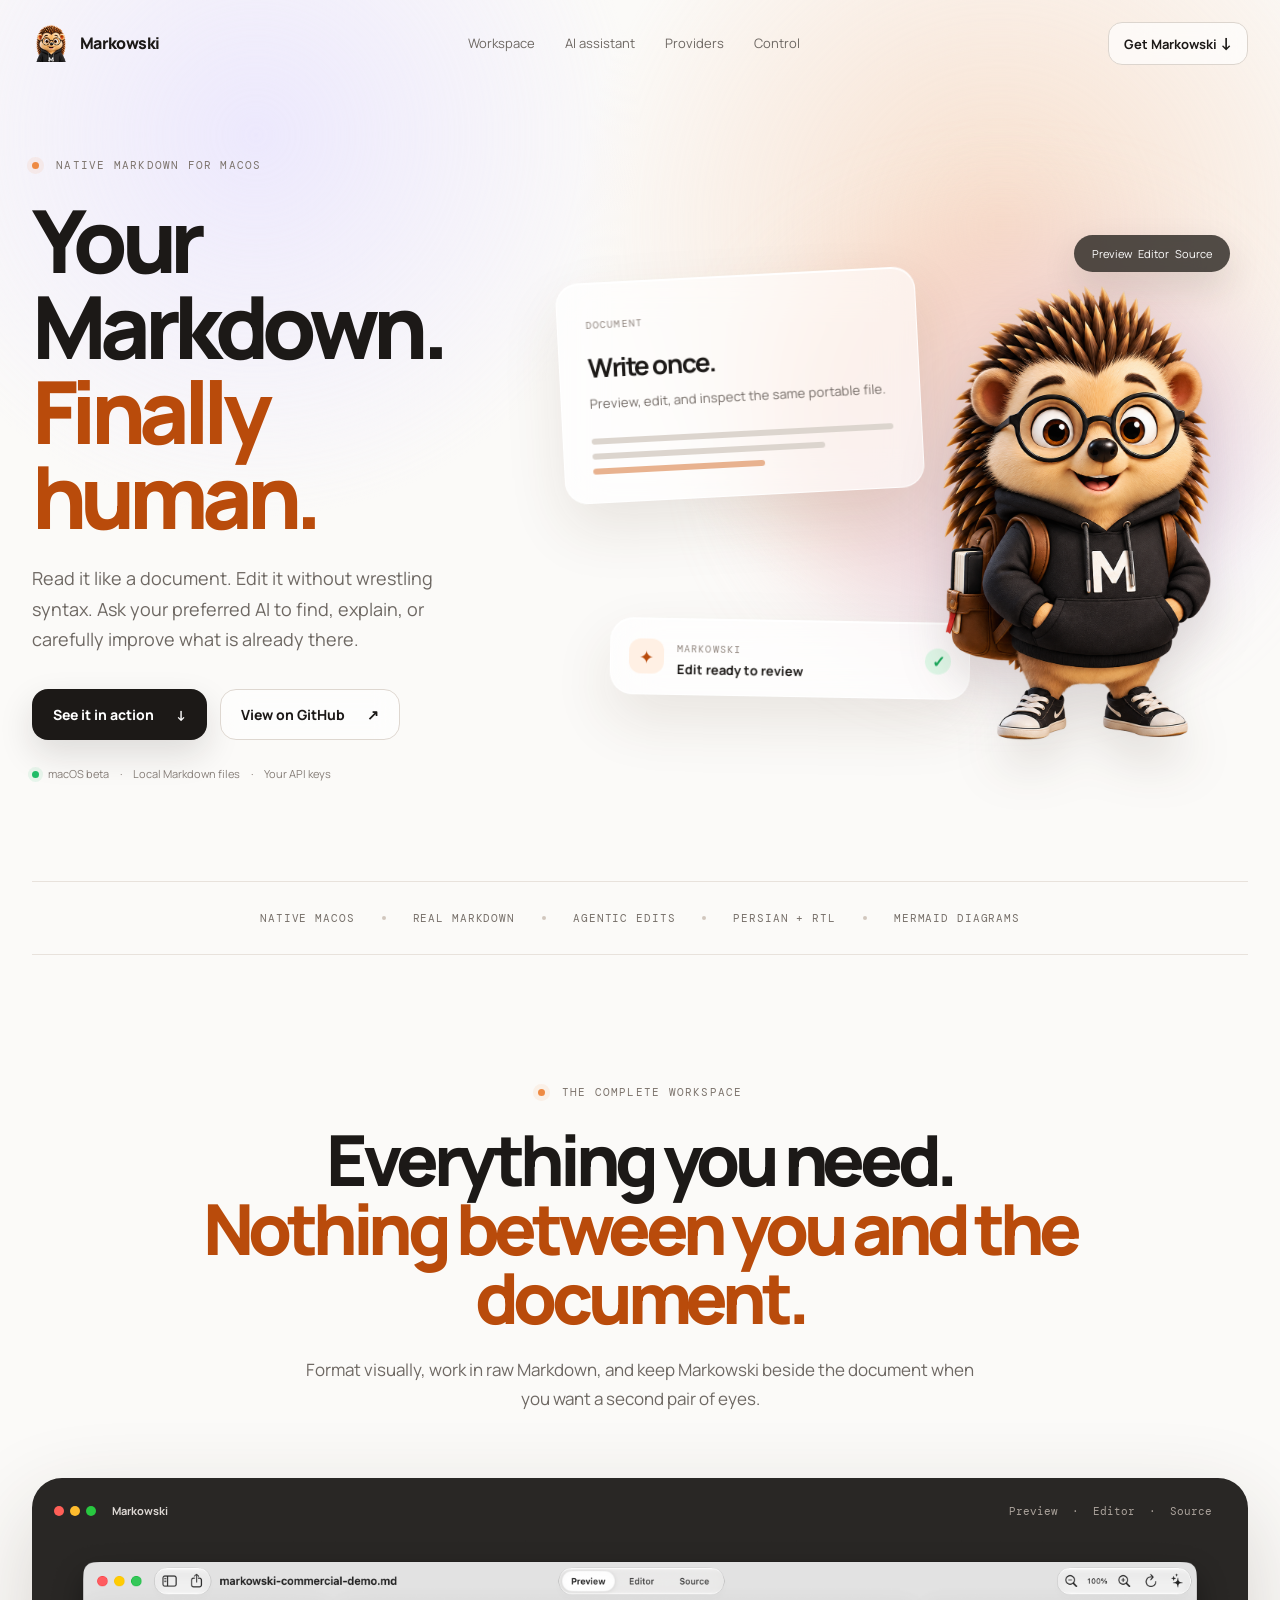
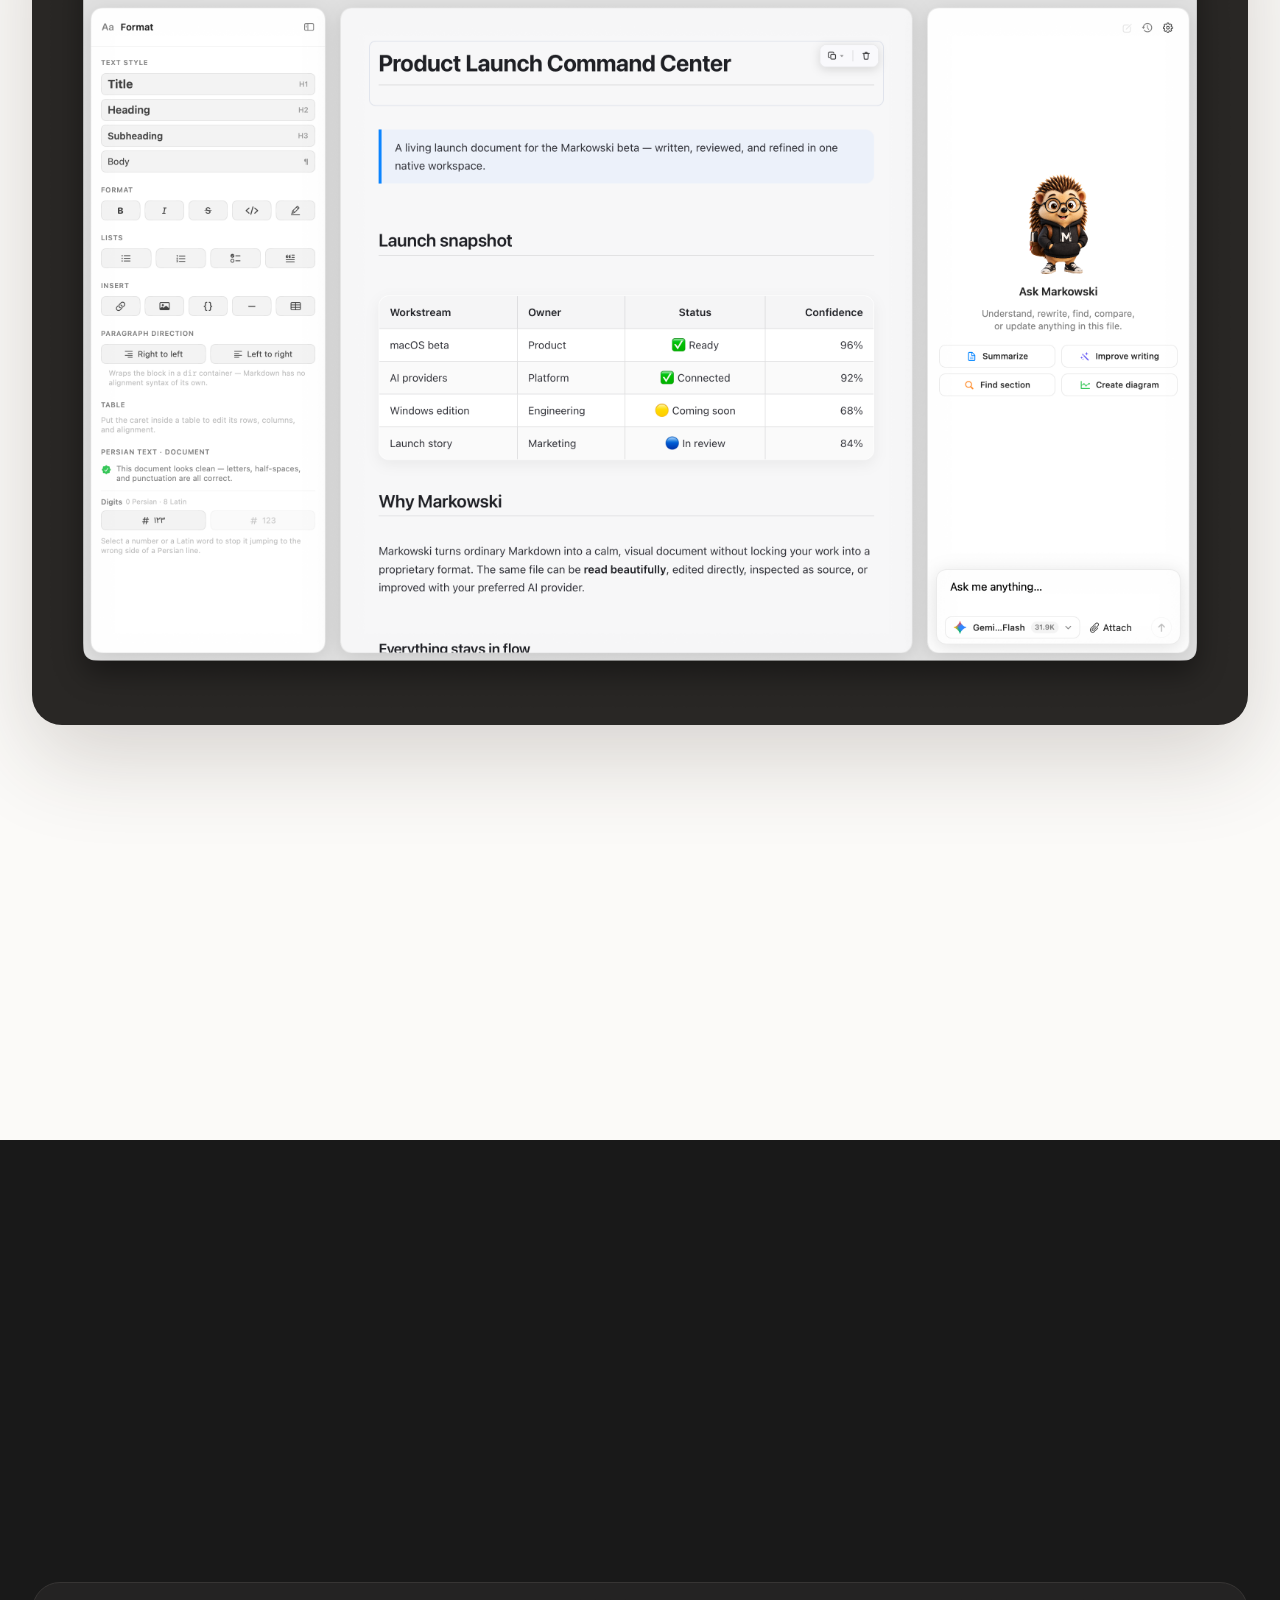
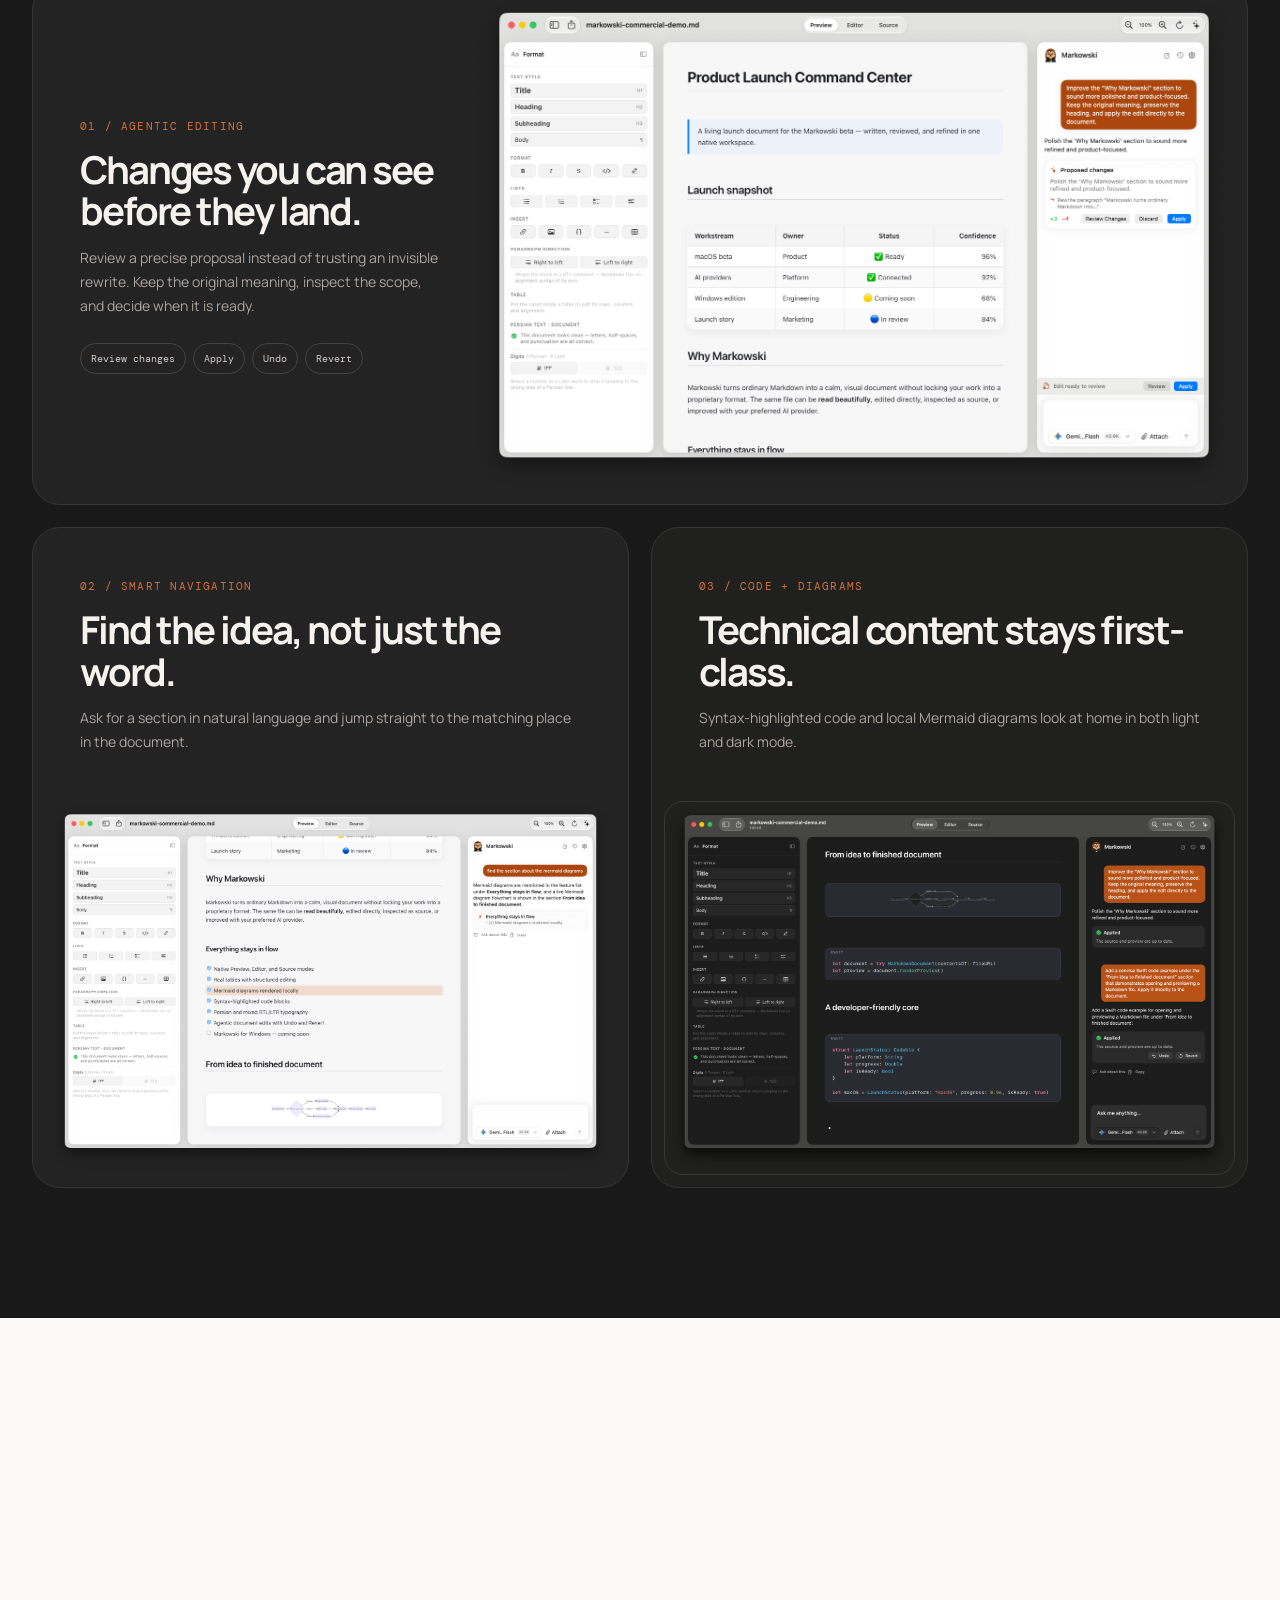
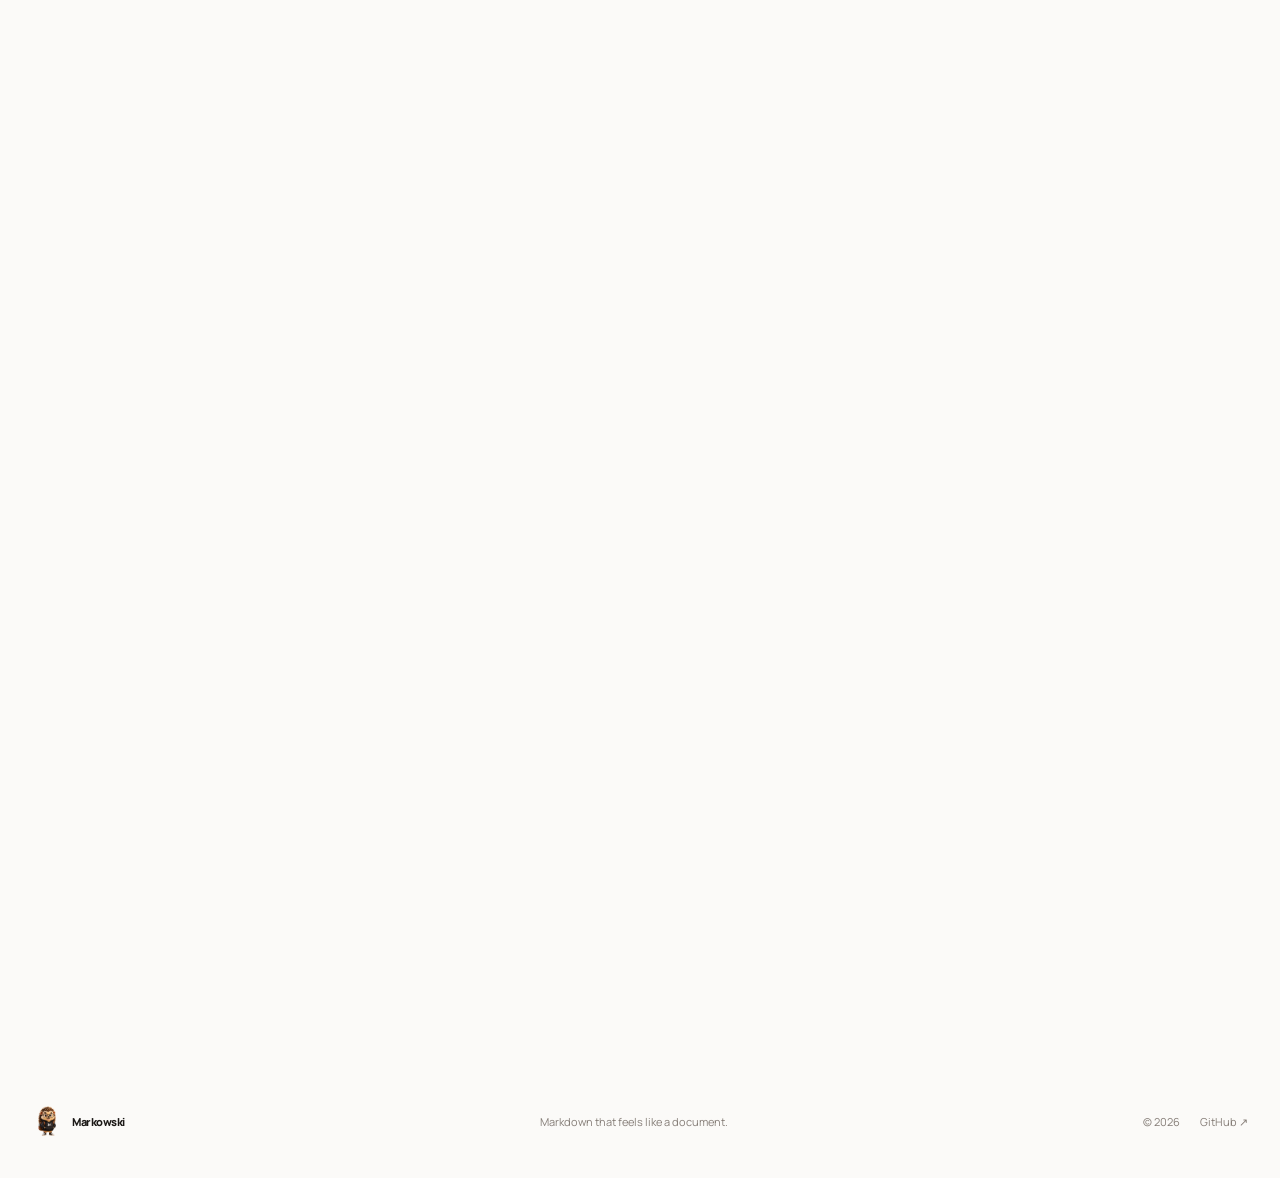
==== website/index.html @ 6d8b4c69 "Redesign AI provider showcase" ====
<!doctype html>
<html lang="en">
<head>
  <meta charset="utf-8" />
  <meta name="viewport" content="width=device-width, initial-scale=1" />
  <meta name="theme-color" content="#f7f4ef" />
  <meta name="description" content="Markowski is a native macOS workspace for reading, editing, and improving Markdown with the AI provider you choose." />
  <meta property="og:title" content="Markowski — Markdown that feels like a document" />
  <meta property="og:description" content="Read beautifully. Edit directly. Ask your preferred AI. Keep the Markdown." />
  <meta property="og:image" content="assets/art/markowski-studio.png" />
  <title>Markowski — Markdown that feels like a document</title>
  <link rel="stylesheet" href="styles.css" />
</head>
<body>
  <header class="site-header">
    <nav class="nav shell" aria-label="Main navigation">
      <a class="brand" href="#top" aria-label="Markowski home">
        <img src="assets/markowski-logo.png" alt="" />
        <span>Markowski</span>
      </a>
      <div class="nav-links">
        <a href="#workspace">Workspace</a>
        <a href="#assistant">AI assistant</a>
        <a href="#providers">Providers</a>
        <a href="#control">Control</a>
      </div>
      <a class="nav-cta" href="https://github.com/smSamani/markowski/releases/download/v1.0.0-beta.1/Markowski-1.0.0-beta.1.dmg">Get Markowski <span class="download-icon" aria-hidden="true">↓</span></a>
    </nav>
  </header>

  <main id="top">
    <section class="hero shell">
      <div class="hero-copy reveal">
        <div class="eyebrow"><span></span> Native Markdown for macOS</div>
        <h1>Your Markdown.<br /><em>Finally human.</em></h1>
        <p>Read it like a document. Edit it without wrestling syntax. Ask your preferred AI to find, explain, or carefully improve what is already there.</p>
        <div class="hero-actions">
          <a class="button button-dark" href="#workspace">See it in action <span>↓</span></a>
          <a class="button button-quiet" href="https://github.com/smSamani/markowski">View on GitHub <span>↗</span></a>
        </div>
        <div class="hero-meta">
          <span><i class="status-dot"></i> macOS beta</span>
          <span>Local Markdown files</span>
          <span>Your API keys</span>
        </div>
      </div>

      <div class="hero-art reveal">
        <div class="hero-glow"></div>
        <img class="hero-mascot" src="assets/markowski.png" alt="Markowski, the app's hedgehog assistant" />
        <div class="floating-card card-document">
          <span class="card-label">DOCUMENT</span>
          <strong>Write once.</strong>
          <p>Preview, edit, and inspect the same portable file.</p>
          <div class="fake-lines"><i></i><i></i><i></i></div>
        </div>
        <div class="floating-card card-agent">
          <span class="agent-spark">✦</span>
          <div><span class="card-label">MARKOWSKI</span><strong>Edit ready to review</strong></div>
          <span class="agent-check">✓</span>
        </div>
        <div class="floating-pill">Preview&nbsp;&nbsp; Editor&nbsp;&nbsp; Source</div>
      </div>
    </section>

    <section class="logo-strip shell reveal" aria-label="Highlights">
      <span>Native macOS</span><i></i><span>Real Markdown</span><i></i><span>Agentic edits</span><i></i><span>Persian + RTL</span><i></i><span>Mermaid diagrams</span>
    </section>

    <section id="workspace" class="product-stage shell">
      <div class="section-heading centered reveal">
        <div class="eyebrow"><span></span> The complete workspace</div>
        <h2>Everything you need.<br /><em>Nothing between you and the document.</em></h2>
        <p>Format visually, work in raw Markdown, and keep Markowski beside the document when you want a second pair of eyes.</p>
      </div>
      <figure class="app-frame reveal">
        <div class="frame-toolbar"><span class="traffic"><i></i><i></i><i></i></span><b>Markowski</b><span class="frame-mode">Preview&nbsp;&nbsp;·&nbsp;&nbsp;Editor&nbsp;&nbsp;·&nbsp;&nbsp;Source</span></div>
        <img src="assets/screens/workspace.png" alt="Markowski workspace with visual formatting, document preview, and AI assistant" />
      </figure>
      <div class="feature-row reveal">
        <article><span class="number">01</span><h3>Read beautifully</h3><p>Typography, tables, task lists, code blocks, and Mermaid diagrams render as a calm native document.</p></article>
        <article><span class="number">02</span><h3>Edit your way</h3><p>Move between Preview, visual Editor, and Source without leaving your portable Markdown file behind.</p></article>
        <article><span class="number">03</span><h3>Write in any direction</h3><p>Persian typography and mixed RTL/LTR content stay readable, aligned, and under your control.</p></article>
      </div>
    </section>

    <section id="assistant" class="assistant-section">
      <div class="shell">
        <div class="split-heading reveal">
          <div><div class="eyebrow light"><span></span> A careful document agent</div><h2>Ask. Review.<br /><em>Apply with confidence.</em></h2></div>
          <p>Markowski understands the document around your prompt. It can propose a focused change, show exactly what will happen, then apply it directly—with Undo and Revert close by.</p>
        </div>

        <div class="story-grid">
          <article class="story-card story-wide reveal">
            <div class="story-copy"><span class="story-index">01 / AGENTIC EDITING</span><h3>Changes you can see before they land.</h3><p>Review a precise proposal instead of trusting an invisible rewrite. Keep the original meaning, inspect the scope, and decide when it is ready.</p><div class="micro-pills"><span>Review changes</span><span>Apply</span><span>Undo</span><span>Revert</span></div></div>
            <img src="assets/screens/agent-review-light.png" alt="Markowski showing proposed AI document changes ready for review" />
          </article>

          <article class="story-card reveal">
            <div class="story-copy"><span class="story-index">02 / SMART NAVIGATION</span><h3>Find the idea, not just the word.</h3><p>Ask for a section in natural language and jump straight to the matching place in the document.</p></div>
            <img src="assets/screens/smart-navigation.png" alt="Markowski finding and highlighting a Mermaid diagram section" />
          </article>

          <article class="story-card dark-card reveal">
            <div class="story-copy"><span class="story-index">03 / CODE + DIAGRAMS</span><h3>Technical content stays first-class.</h3><p>Syntax-highlighted code and local Mermaid diagrams look at home in both light and dark mode.</p></div>
            <img src="assets/screens/agent-applied-dark.png" alt="Markowski dark mode with syntax-highlighted Swift code and applied AI edits" />
          </article>
        </div>
      </div>
    </section>

    <section id="providers" class="providers shell">
      <div class="provider-copy reveal">
        <div class="eyebrow"><span></span> Bring your preferred AI</div>
        <h2>One workspace.<br /><em>Your models.</em></h2>
        <p>Connect only the providers you use. Markowski shows models from active API keys, keeps credentials in macOS Keychain, and lets you choose what appears in the prompt box.</p>
        <div class="provider-proof"><span>8 providers</span><span>One secure model picker</span></div>
      </div>
      <div class="provider-visual reveal" aria-label="Markowski brings your Markdown documents to eight supported AI providers">
        <div class="provider-orbit">
          <div class="orbit-ring orbit-ring-outer" aria-hidden="true"></div>
          <div class="orbit-ring orbit-ring-inner" aria-hidden="true"></div>
          <span class="provider-node node-gemini"><img src="assets/providers/gemini.png" alt="" /><b>Gemini</b></span>
          <span class="provider-node node-openai"><img src="assets/providers/openai.svg" alt="" /><b>OpenAI</b></span>
          <span class="provider-node node-anthropic"><img src="assets/providers/anthropic.svg" alt="" /><b>Anthropic</b></span>
          <span class="provider-node node-openrouter"><img src="assets/providers/openrouter.svg" alt="" /><b>OpenRouter</b></span>
          <span class="provider-node node-mistral"><img src="assets/providers/mistral.svg" alt="" /><b>Mistral</b></span>
          <span class="provider-node node-groq"><img src="assets/providers/groq.svg" alt="" /><b>Groq</b></span>
          <span class="provider-node node-xai"><img src="assets/providers/xai.svg" alt="" /><b>xAI</b></span>
          <span class="provider-node node-deepseek"><img src="assets/providers/deepseek.svg" alt="" /><b>DeepSeek</b></span>
          <img class="provider-mascot" src="assets/art/markowski-provider.png" alt="Markowski holding a stack of Markdown documents and raising a document in the air" />
        </div>
        <div class="art-caption"><span>Provider-flexible by design</span><span>8 integrations</span></div>
      </div>
    </section>

    <section id="control" class="control-section">
      <div class="shell control-grid">
        <div class="control-visual reveal"><img src="assets/screens/model-controls.png" alt="Markowski model controls with model selection, token limit, and daily reset schedule" /></div>
        <div class="control-copy reveal">
          <div class="eyebrow"><span></span> Clear usage controls</div>
          <h2>Know what you use.<br /><em>Set your own limits.</em></h2>
          <p>Choose the models that appear in the composer, see token usage, and set a per-model limit with a manual or daily reset schedule.</p>
          <ul class="check-list">
            <li><span>✓</span> API keys stored in macOS Keychain</li>
            <li><span>✓</span> Per-model token counters</li>
            <li><span>✓</span> Editable limits and reset schedules</li>
            <li><span>✓</span> Requests sent only when you press Send</li>
          </ul>
        </div>
      </div>
    </section>

    <section class="privacy shell reveal">
      <div class="privacy-copy"><span class="privacy-icon">⌁</span><div><span class="story-index">LOCAL-FIRST BY DEFAULT</span><h2>Your files stay files.</h2><p>Open a Markdown document from your Mac, save it where you choose, and keep using it anywhere. Markowski never turns your writing into a proprietary workspace.</p></div></div>
      <div class="privacy-stats"><span><strong>0</strong> accounts required</span><span><strong>1</strong> portable source file</span><span><strong>You</strong> choose the AI</span></div>
    </section>

    <section id="download" class="download shell reveal">
      <div class="download-art"><img src="assets/art/markowski-studio.png" alt="Markowski presenting a glass document workspace" /></div>
      <div class="download-copy">
        <div class="eyebrow light"><span></span> Markowski for macOS</div>
        <h2>Make Markdown<br /><em>feel finished.</em></h2>
        <p>The first macOS beta is ready to try. Install it with a familiar drag-to-Applications DMG. A Windows edition is already on the roadmap.</p>
        <div class="hero-actions"><a class="button button-light" href="https://github.com/smSamani/markowski/releases/download/v1.0.0-beta.1/Markowski-1.0.0-beta.1.dmg">Download macOS Beta <span class="download-icon" aria-hidden="true">↓</span></a><span class="coming-soon">Windows · Coming soon</span></div>
      </div>
    </section>
  </main>

  <footer class="footer shell">
    <a class="brand" href="#top"><img src="assets/markowski.png" alt="" /><span>Markowski</span></a>
    <p>Markdown that feels like a document.</p>
    <div><span>© 2026</span><a href="https://github.com/smSamani/markowski">GitHub ↗</a></div>
  </footer>
  <script src="script.js"></script>
</body>
</html>
---- website/styles.css ----
@import url('https://fonts.googleapis.com/css2?family=DM+Mono:wght@400;500&family=Manrope:wght@400;500;600;700;800&display=swap');

:root{--ink:#1c1917;--muted:#6e6863;--soft:#f2eee9;--paper:#fbfaf8;--line:#e8e2dc;--orange:#b94b0b;--orange-2:#ee8a43;--peach:#f6dfce;--blue:#2583f7;--green:#19a95b;--dark:#191919;--radius:28px}
*{box-sizing:border-box}
html{scroll-behavior:smooth}
body{margin:0;background:var(--paper);color:var(--ink);font-family:Manrope,-apple-system,BlinkMacSystemFont,"Segoe UI",sans-serif;overflow-x:hidden}
body:before{content:"";position:absolute;inset:0 0 auto;height:900px;pointer-events:none;background:radial-gradient(circle at 78% 25%,#f6d5bd 0,transparent 35%),radial-gradient(circle at 20% 15%,#e7e2ff 0,transparent 30%);opacity:.72}
img{max-width:100%}
a{color:inherit;text-decoration:none}
.shell{width:min(1320px,calc(100% - 64px));margin-inline:auto}
.site-header{position:relative;z-index:20}
.nav{height:86px;display:flex;align-items:center;justify-content:space-between}
.brand{display:flex;align-items:center;gap:10px;font-weight:800;letter-spacing:-.04em}
.brand img{width:38px;height:38px;object-fit:contain;object-position:center}
.nav-links{display:flex;gap:30px;font-size:13px;color:var(--muted)}
.nav-links a,.nav-cta,.button{transition:transform .2s ease,color .2s ease,background .2s ease,border-color .2s ease}
.nav-links a:hover{color:var(--orange)}
.nav-cta{font-size:13px;font-weight:700;padding:11px 15px;border:1px solid #dcd5ce;border-radius:14px;background:#ffffffa8;backdrop-filter:blur(18px)}
.nav-cta:hover{transform:translateY(-2px);background:#fff}
.download-icon{display:inline-block;color:currentColor;font-size:17px;line-height:1;transition:transform .2s ease}
.nav-cta:hover .download-icon,.button-light:hover .download-icon{transform:translateY(2px)}
.hero{position:relative;z-index:1;min-height:700px;padding:72px 0 100px;display:grid;grid-template-columns:.8fr 1.2fr;gap:70px;align-items:center}
.eyebrow,.story-index{font-family:"DM Mono",monospace;font-size:11px;line-height:1.4;letter-spacing:.11em;text-transform:uppercase;color:#7d746d}
.eyebrow>span{display:inline-block;width:7px;height:7px;border-radius:50%;background:var(--orange-2);margin-right:9px;box-shadow:0 0 0 5px #ee8a4318}
.hero h1,.section-heading h2,.split-heading h2,.provider-copy h2,.control-copy h2,.download h2{font-weight:800;letter-spacing:-.075em;line-height:.98;margin:24px 0}
.hero h1{font-size:clamp(58px,6.8vw,96px)}
h1 em,h2 em{font-style:normal;color:var(--orange)}
.hero-copy>p{max-width:610px;color:var(--muted);font-size:18px;line-height:1.72}
.hero-actions{display:flex;align-items:center;gap:13px;margin-top:34px;flex-wrap:wrap}
.button{display:inline-flex;align-items:center;justify-content:center;gap:22px;padding:15px 20px;border-radius:16px;font-size:14px;font-weight:750;border:1px solid transparent}
.button:hover{transform:translateY(-2px)}
.button-dark{background:var(--ink);color:#fff;box-shadow:0 14px 34px #1c191722}
.button-dark:hover{background:#34302d}
.button-quiet{background:#ffffff99;border-color:#ded7d0;backdrop-filter:blur(12px)}
.button-quiet:hover{background:#fff}
.hero-meta{display:flex;gap:11px;align-items:center;flex-wrap:wrap;margin-top:26px;color:#857d77;font-size:11px}
.hero-meta span:not(:first-child):before{content:"·";margin-right:11px}
.status-dot{display:inline-block;width:7px;height:7px;border-radius:50%;background:#20bc67;margin-right:7px;box-shadow:0 0 0 4px #20bc6718}
.hero-art{height:530px;position:relative;isolation:isolate}
.hero-glow{position:absolute;width:480px;height:420px;border-radius:50%;right:0;top:20px;background:linear-gradient(135deg,#ffcfaa,#d6cafa);filter:blur(50px);opacity:.7;z-index:-1}
.hero-mascot{position:absolute;z-index:3;height:460px;width:auto;right:5%;bottom:-8px;filter:drop-shadow(0 24px 25px #38211325)}
.floating-card{position:absolute;z-index:2;border:1px solid #ffffffd6;border-radius:23px;background:#ffffffa0;backdrop-filter:blur(24px);box-shadow:0 25px 60px #53351f1c,0 1px 0 #fff inset}
.card-document{width:360px;left:0;top:70px;padding:28px;transform:rotate(-3deg)}
.card-label{font:10px "DM Mono",monospace;letter-spacing:.11em;color:#91867f}
.card-document strong{display:block;font-size:26px;letter-spacing:-.055em;margin:16px 0 8px}
.card-document p{font-size:13px;line-height:1.55;color:#736b66;margin:0}
.fake-lines{display:grid;gap:9px;margin-top:25px}.fake-lines i{display:block;height:6px;border-radius:10px;background:#dcd5ce}.fake-lines i:nth-child(2){width:77%}.fake-lines i:nth-child(3){width:57%;background:#e8b28f}
.card-agent{left:50px;bottom:38px;padding:16px 18px;display:flex;align-items:center;gap:13px;width:360px;transform:rotate(1deg)}
.agent-spark{width:35px;height:35px;border-radius:12px;display:grid;place-items:center;background:#fff0e4;color:var(--orange);font-size:18px}.card-agent strong{display:block;font-size:13px;margin-top:3px}.agent-check{margin-left:auto;width:26px;height:26px;display:grid;place-items:center;border-radius:50%;background:#dff7e8;color:var(--green);font-weight:800}
.floating-pill{position:absolute;z-index:4;right:18px;top:30px;padding:11px 18px;border-radius:999px;background:#27231fcc;color:#fff;font-size:11px;box-shadow:0 15px 35px #30251c22;backdrop-filter:blur(16px)}
.logo-strip{position:relative;z-index:2;border-top:1px solid var(--line);border-bottom:1px solid var(--line);min-height:74px;display:flex;align-items:center;justify-content:center;gap:27px;color:#77706a;font:11px "DM Mono",monospace;text-transform:uppercase;letter-spacing:.08em}.logo-strip i{width:4px;height:4px;border-radius:50%;background:#d1c7be}
.product-stage{padding:130px 0}
.section-heading.centered{text-align:center;max-width:900px;margin:0 auto 64px}
.section-heading h2,.split-heading h2,.provider-copy h2,.control-copy h2{font-size:clamp(44px,5.5vw,76px)}
.section-heading p{max-width:680px;margin:0 auto;color:var(--muted);font-size:17px;line-height:1.7}
.app-frame{margin:0;border-radius:30px;padding:10px;background:#292725;box-shadow:0 32px 90px #3b2c2230;overflow:hidden}
.frame-toolbar{height:46px;color:#ddd8d4;display:flex;align-items:center;padding:0 12px;font-size:11px}.frame-toolbar b{margin-left:16px}.frame-mode{margin-left:auto;margin-right:14px;color:#aaa29b;font-family:"DM Mono",monospace}.traffic{display:flex;gap:6px}.traffic i{width:10px;height:10px;border-radius:50%;background:#5e5b58}.traffic i:nth-child(1){background:#ff5f57}.traffic i:nth-child(2){background:#febc2e}.traffic i:nth-child(3){background:#28c840}
.app-frame img{display:block;width:100%;border-radius:21px}
.feature-row{display:grid;grid-template-columns:repeat(3,1fr);gap:30px;margin-top:54px}.feature-row article{padding:28px 3px;border-top:1px solid #dcd4cd}.number{font:11px "DM Mono",monospace;color:var(--orange)}.feature-row h3{font-size:20px;letter-spacing:-.035em}.feature-row p{color:var(--muted);font-size:14px;line-height:1.7;max-width:340px}
.assistant-section{background:var(--dark);color:#f6f3ef;padding:130px 0;overflow:hidden}.eyebrow.light{color:#aaa29b}.split-heading{display:grid;grid-template-columns:1.2fr .8fr;gap:100px;align-items:end;margin-bottom:65px}.split-heading h2{margin-bottom:0}.split-heading p{font-size:16px;line-height:1.75;color:#aaa39e;margin:0 0 7px}.split-heading h2 em{color:#d8753a}
.story-grid{display:grid;grid-template-columns:1fr 1fr;gap:22px}.story-card{background:#242323;border:1px solid #373534;border-radius:28px;padding:12px;overflow:hidden}.story-wide{grid-column:1/-1;display:grid;grid-template-columns:.72fr 1.28fr;align-items:center}.story-copy{padding:33px 35px}.story-index{color:#cf7139}.story-copy h3{font-size:clamp(25px,3vw,39px);line-height:1.08;letter-spacing:-.055em;margin:14px 0}.story-copy p{color:#aaa39e;font-size:14px;line-height:1.72}.story-card img{display:block;width:100%;border-radius:19px}.story-wide img{height:100%;min-height:410px;object-fit:cover;object-position:center}.micro-pills{display:flex;gap:7px;flex-wrap:wrap;margin-top:25px}.micro-pills span{font:10px "DM Mono",monospace;color:#d4cec9;border:1px solid #46423f;border-radius:999px;padding:8px 10px}.dark-card{background:#20201f}.dark-card img{border:1px solid #393735}
.providers{padding:140px 0;display:grid;grid-template-columns:.76fr 1.24fr;gap:72px;align-items:center}.provider-copy>p,.control-copy>p{font-size:16px;line-height:1.75;color:var(--muted);max-width:560px}.provider-proof{display:flex;gap:9px;flex-wrap:wrap;margin-top:32px}.provider-proof span{font:10px "DM Mono",monospace;letter-spacing:.06em;text-transform:uppercase;border:1px solid #e5d9ce;border-radius:999px;padding:10px 13px;background:#fff9f4;color:#7c6e64}.provider-visual{border:1px solid #e8ddd3;border-radius:30px;overflow:hidden;background:linear-gradient(145deg,#fffdf9 0%,#f7eee7 50%,#f3e9e2 100%);box-shadow:0 30px 80px #3e281b1c;padding:10px}.provider-orbit{position:relative;height:610px;overflow:hidden;border-radius:22px;background:radial-gradient(circle at 50% 48%,#fff 0 11%,#fff8f0 32%,transparent 58%),linear-gradient(135deg,#f8f2ff80,#fff7ee 48%,#f4ece5);isolation:isolate}.provider-orbit:before{content:"";position:absolute;inset:7%;border-radius:50%;background:radial-gradient(circle,#d26c2b14 1.2px,transparent 1.5px);background-size:19px 19px;mask-image:radial-gradient(ellipse,#0000 47%,#000 49% 51%,#0000 53%);opacity:.75}.provider-orbit:after{content:"MD";position:absolute;left:50%;top:46%;transform:translate(-50%,-50%);width:92px;height:92px;border:1px solid #e6c9b4;border-radius:28px;display:grid;place-items:center;background:#fffaf4c9;box-shadow:0 18px 50px #a9531b1a;color:#be5618;font:500 18px "DM Mono",monospace;letter-spacing:.08em}.orbit-ring{position:absolute;left:50%;top:48%;border:1px solid #c76a302b;border-radius:50%;transform:translate(-50%,-50%);z-index:0}.orbit-ring-outer{width:88%;height:79%}.orbit-ring-inner{width:61%;height:55%;border-style:dashed;opacity:.85}.provider-mascot{position:absolute;z-index:3;left:50%;bottom:-8px;width:auto;height:76%;max-width:none;transform:translateX(-50%);filter:drop-shadow(0 22px 22px #51311d28)}.provider-node{position:absolute;z-index:5;display:flex;align-items:center;gap:9px;min-height:45px;padding:8px 13px 8px 9px;border:1px solid #eadfd6;border-radius:999px;background:#fffcf9e8;box-shadow:0 12px 30px #5e38201a,0 1px 0 #fff inset;backdrop-filter:blur(14px);font-size:11px;white-space:nowrap;transition:transform .25s ease,box-shadow .25s ease}.provider-node:hover{transform:translateY(-3px) scale(1.03);box-shadow:0 17px 35px #5e382026,0 1px 0 #fff inset}.provider-node img{width:27px;height:27px;object-fit:contain}.node-gemini{left:5%;top:9%}.node-openai{left:40%;top:4%}.node-anthropic{right:5%;top:12%}.node-openrouter{left:2%;top:40%}.node-mistral{right:2%;top:42%}.node-groq{left:6%;bottom:10%}.node-xai{left:41%;bottom:4%}.node-deepseek{right:5%;bottom:11%}.art-caption{display:flex;justify-content:space-between;color:#8d7f74;padding:13px 10px 6px;font:10px "DM Mono",monospace;text-transform:uppercase;letter-spacing:.08em}
.control-section{background:#f0ece7;padding:120px 0}.control-grid{display:grid;grid-template-columns:1.18fr .82fr;gap:75px;align-items:center}.control-visual{background:#ded8d1;border-radius:28px;padding:10px;box-shadow:0 28px 70px #4f403418}.control-visual img{display:block;width:100%;border-radius:20px}.check-list{list-style:none;margin:30px 0 0;padding:0;display:grid;gap:13px;color:#504b47;font-size:14px}.check-list li{display:flex;align-items:center;gap:11px}.check-list li span{width:22px;height:22px;border-radius:50%;display:grid;place-items:center;background:#d8f2e2;color:var(--green);font-weight:800;font-size:11px}
.privacy{margin-top:120px;margin-bottom:120px;border:1px solid var(--line);border-radius:30px;background:#fff;padding:55px;display:grid;grid-template-columns:1.2fr .8fr;gap:60px;box-shadow:0 20px 60px #6f574612}.privacy-copy{display:flex;gap:22px;align-items:flex-start}.privacy-icon{width:52px;height:52px;display:grid;place-items:center;flex:0 0 auto;border-radius:17px;background:#efe7ff;color:#7a5fc7;font-size:24px}.privacy h2{font-size:36px;letter-spacing:-.06em;margin:8px 0}.privacy p{color:var(--muted);line-height:1.7;margin:0}.privacy-stats{display:grid;grid-template-columns:repeat(3,1fr);gap:10px}.privacy-stats span{border-left:1px solid var(--line);padding:12px 15px;color:#7a736e;font-size:11px;line-height:1.45}.privacy-stats strong{display:block;font-size:27px;color:var(--ink);letter-spacing:-.05em;margin-bottom:7px}
.download{min-height:610px;border-radius:34px;background:#191919;color:#fff;position:relative;overflow:hidden;margin-bottom:80px;display:grid;grid-template-columns:1.15fr .85fr;align-items:center}.download-art{position:absolute;inset:0}.download-art:after{content:"";position:absolute;inset:0;background:linear-gradient(90deg,#161616 4%,#171717c9 39%,transparent 73%),linear-gradient(0deg,#16161699,transparent 55%)}.download-art img{width:100%;height:100%;object-fit:cover}.download-copy{position:relative;z-index:2;padding:80px;max-width:650px}.download h2{font-size:clamp(52px,6vw,82px)}.download h2 em{color:#ef8e4c}.download-copy>p{color:#c0b8b1;max-width:520px;font-size:16px;line-height:1.7}.button-light{background:#fff;color:#191919}.coming-soon{font:10px "DM Mono",monospace;letter-spacing:.08em;text-transform:uppercase;color:#d4ccc5;border:1px solid #ffffff2a;border-radius:999px;padding:12px 14px;background:#ffffff0b}
.footer{display:flex;align-items:center;justify-content:space-between;padding:10px 0 38px;font-size:11px;color:#867e78}.footer .brand{color:var(--ink)}.footer .brand img{width:30px;height:30px}.footer>div{display:flex;gap:20px}.footer a:hover{color:var(--orange)}
.reveal{opacity:0;transform:translateY(22px);transition:opacity .75s ease,transform .75s cubic-bezier(.2,.75,.25,1)}.reveal.is-visible{opacity:1;transform:none}
@media (prefers-reduced-motion:reduce){html{scroll-behavior:auto}.reveal{opacity:1;transform:none;transition:none}.button,.nav-links a,.nav-cta{transition:none}}
@media(max-width:1050px){.hero{grid-template-columns:1fr;gap:30px}.hero-copy{text-align:center}.hero-copy>p{margin-inline:auto}.hero-actions,.hero-meta{justify-content:center}.hero-art{max-width:760px;width:100%;margin-inline:auto}.split-heading,.providers,.control-grid{grid-template-columns:1fr;gap:48px}.story-wide{grid-template-columns:1fr}.story-wide img{min-height:0}.provider-copy{text-align:center}.provider-copy>p{margin-inline:auto}.provider-proof{justify-content:center}.provider-visual{max-width:820px;margin-inline:auto;width:100%}.control-copy{order:-1}.privacy{grid-template-columns:1fr}.download-copy{padding:60px}}
@media(max-width:760px){.shell{width:min(100% - 30px,1320px)}.nav{height:72px}.nav-links{display:none}.nav-cta{padding:9px 11px}.hero{padding:55px 0 75px;min-height:0}.hero h1{font-size:58px}.hero-art{height:430px}.hero-mascot{height:375px;right:-2%}.card-document{width:285px;left:0;padding:22px}.card-agent{width:280px;left:10px;bottom:20px}.floating-pill{right:0}.logo-strip{justify-content:flex-start;overflow:hidden;white-space:nowrap}.product-stage,.assistant-section,.providers,.control-section{padding:85px 0}.feature-row,.story-grid{grid-template-columns:1fr}.story-wide{grid-column:auto}.frame-mode{display:none}.story-copy{padding:25px 20px}.provider-orbit{height:540px}.provider-mascot{height:70%}.provider-node{min-height:39px;padding:6px 10px 6px 7px;font-size:10px}.provider-node img{width:23px;height:23px}.node-openai{left:37%}.node-xai{left:39%}.privacy{padding:30px;margin-block:80px}.privacy-copy{display:block}.privacy-icon{margin-bottom:20px}.privacy-stats{grid-template-columns:1fr}.privacy-stats span{border-left:0;border-top:1px solid var(--line)}.download{min-height:580px;display:block}.download-art:after{background:linear-gradient(90deg,#161616e8,#16161699),linear-gradient(0deg,#161616,transparent)}.download-art img{object-position:68% center}.download-copy{padding:52px 30px}.footer{gap:16px;flex-wrap:wrap}.footer p{order:3;width:100%}}
@media(max-width:480px){.hero h1{font-size:48px}.hero-copy>p{font-size:16px}.hero-art{height:365px}.hero-mascot{height:315px}.card-document{width:230px;top:45px}.card-document strong{font-size:20px}.card-document p{font-size:11px}.card-agent{width:245px;padding:12px}.floating-pill{font-size:9px}.section-heading h2,.split-heading h2,.provider-copy h2,.control-copy h2{font-size:42px}.app-frame{padding:6px;border-radius:20px}.app-frame img{border-radius:14px}.provider-orbit{height:500px}.provider-mascot{height:62%;bottom:5px}.provider-orbit:after{width:70px;height:70px;font-size:14px}.provider-node{font-size:0;padding-right:7px}.provider-node b{display:none}.node-gemini{left:5%;top:10%}.node-openai{left:41%;top:5%}.node-anthropic{right:5%;top:12%}.node-openrouter{left:2%;top:36%}.node-mistral{right:2%;top:38%}.node-groq{left:6%;bottom:12%}.node-xai{left:43%;bottom:6%}.node-deepseek{right:5%;bottom:13%}.download h2{font-size:48px}}

.node-xai{left:3%;bottom:27%}
@media(max-width:760px){.node-xai{left:2%;bottom:27%}}
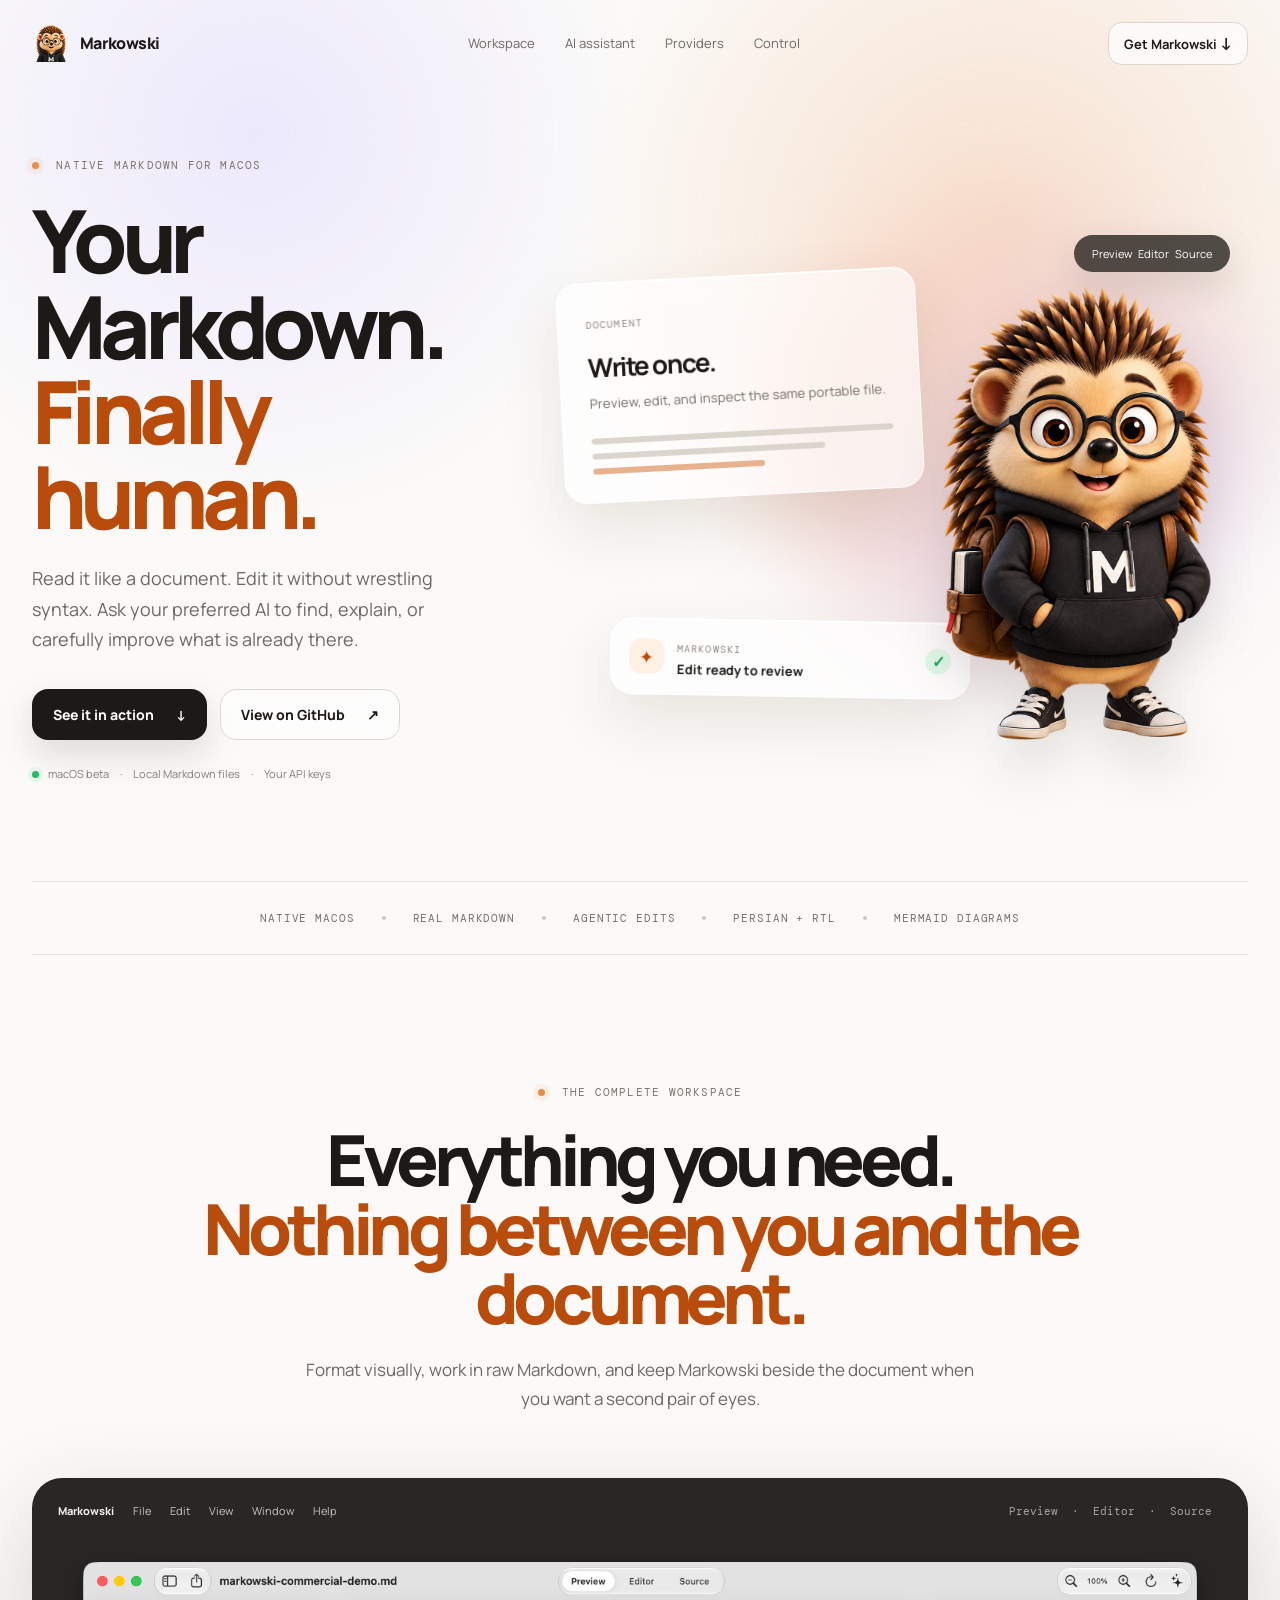
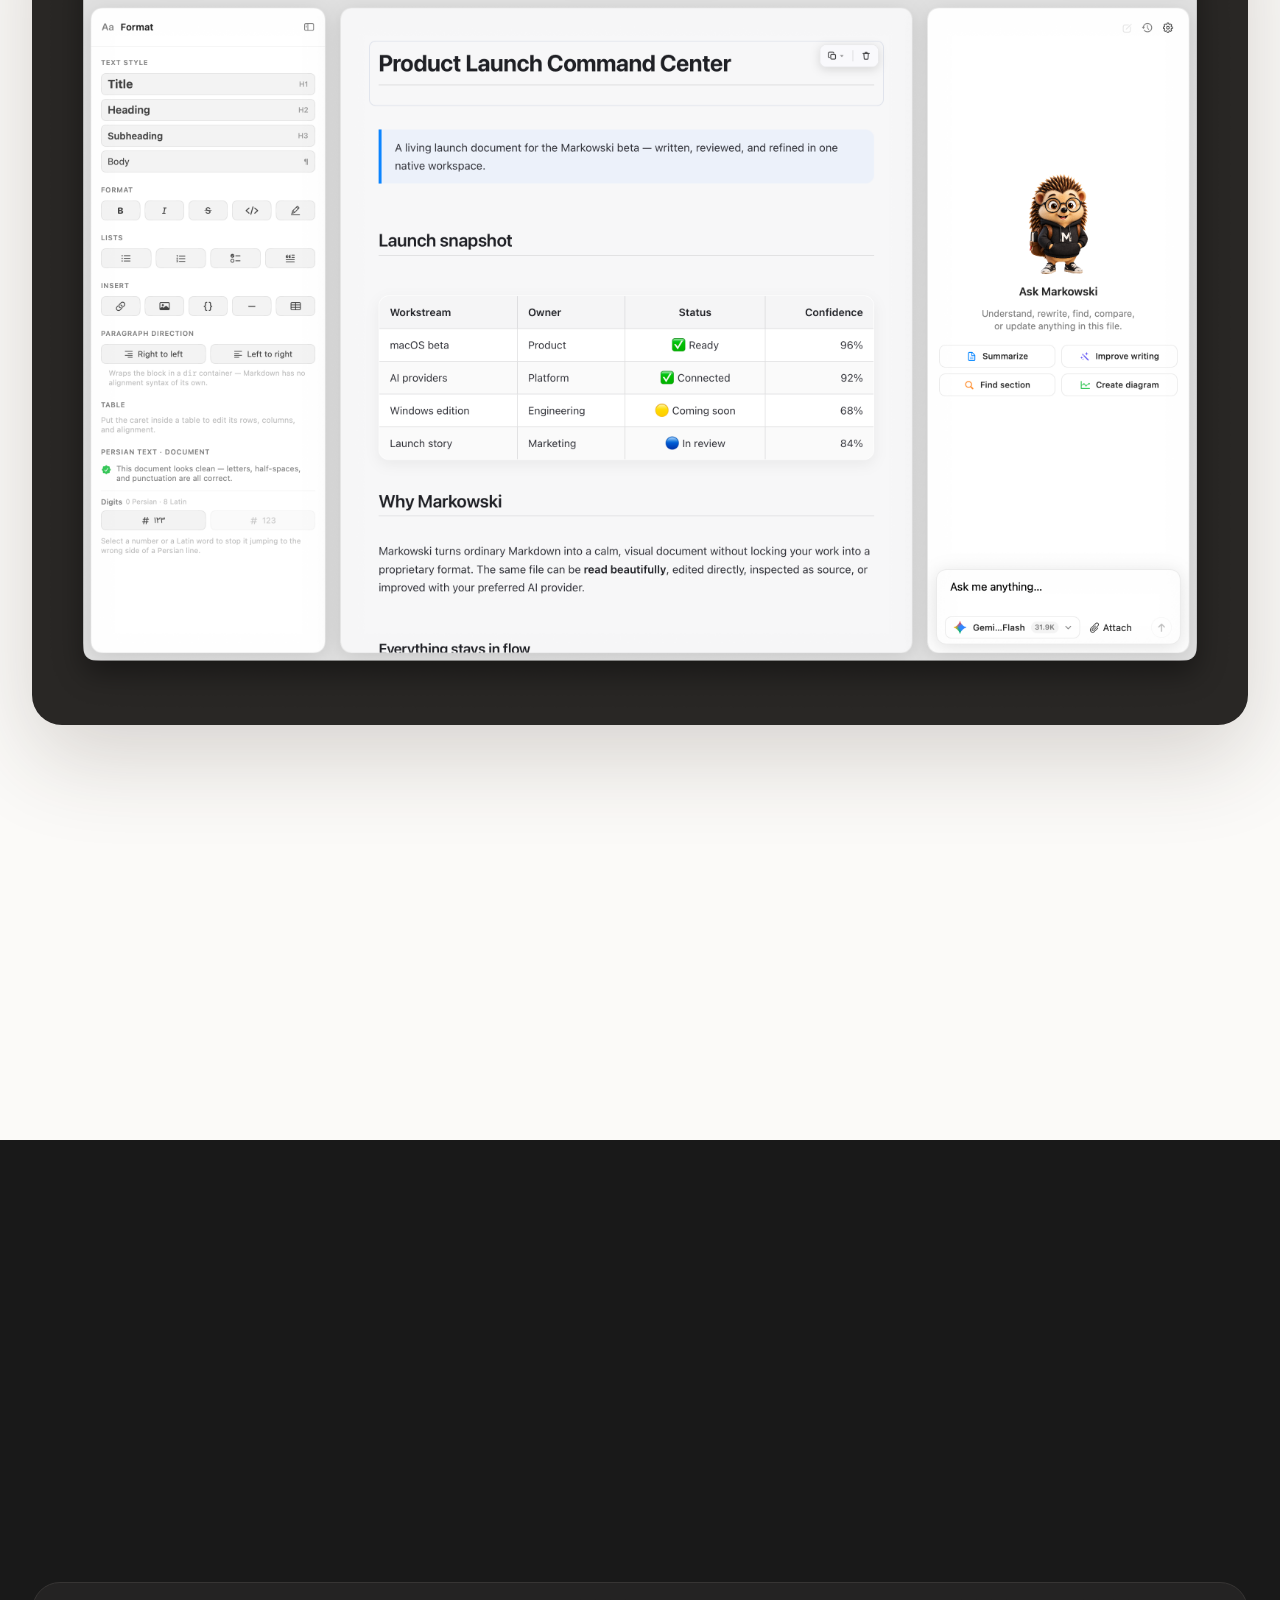
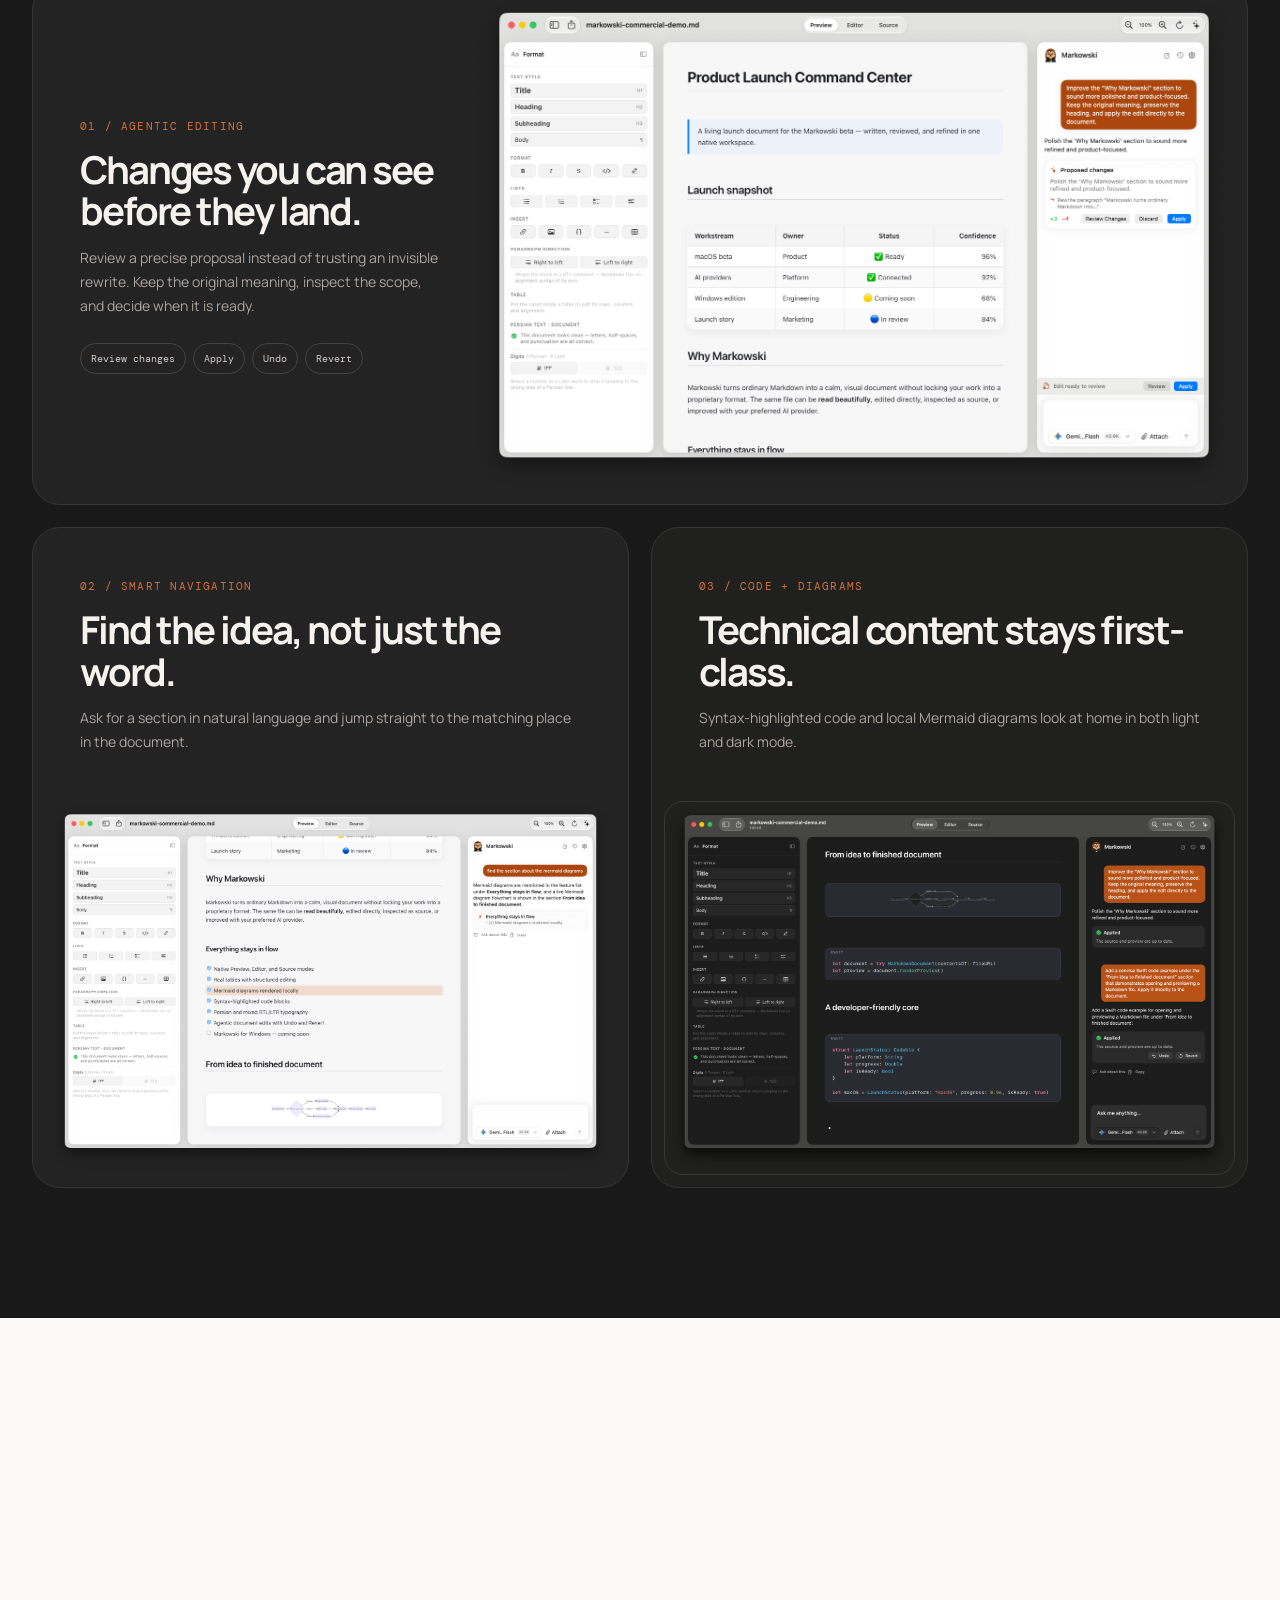
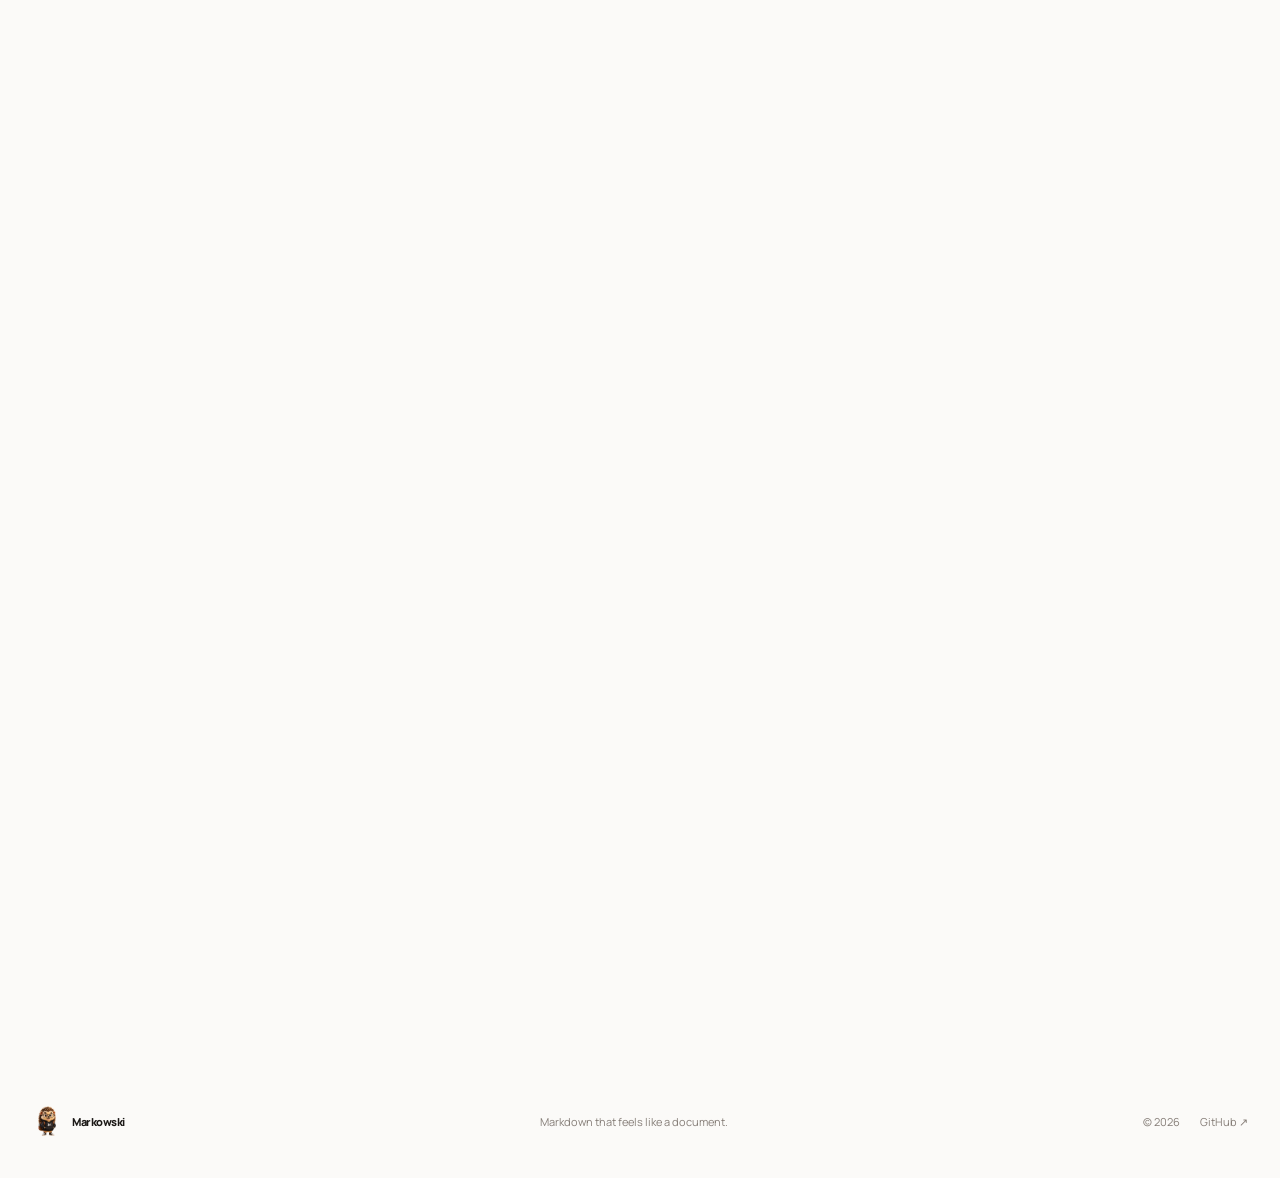
==== commit 85a689f4: "Use macOS menu labels in site preview" ====
--- a/website/index.html
+++ b/website/index.html
@@ -74,7 +74,12 @@
         <p>Format visually, work in raw Markdown, and keep Markowski beside the document when you want a second pair of eyes.</p>
       </div>
       <figure class="app-frame reveal">
-        <div class="frame-toolbar"><span class="traffic"><i></i><i></i><i></i></span><b>Markowski</b><span class="frame-mode">Preview&nbsp;&nbsp;·&nbsp;&nbsp;Editor&nbsp;&nbsp;·&nbsp;&nbsp;Source</span></div>
+        <div class="frame-toolbar">
+          <nav class="mac-menu" aria-label="Markowski application menu">
+            <b>Markowski</b><span>File</span><span>Edit</span><span>View</span><span>Window</span><span>Help</span>
+          </nav>
+          <span class="frame-mode">Preview&nbsp;&nbsp;·&nbsp;&nbsp;Editor&nbsp;&nbsp;·&nbsp;&nbsp;Source</span>
+        </div>
         <img src="assets/screens/workspace.png" alt="Markowski workspace with visual formatting, document preview, and AI assistant" />
       </figure>
       <div class="feature-row reveal">
--- a/website/styles.css
+++ b/website/styles.css
@@ -54,7 +54,7 @@
 .section-heading h2,.split-heading h2,.provider-copy h2,.control-copy h2{font-size:clamp(44px,5.5vw,76px)}
 .section-heading p{max-width:680px;margin:0 auto;color:var(--muted);font-size:17px;line-height:1.7}
 .app-frame{margin:0;border-radius:30px;padding:10px;background:#292725;box-shadow:0 32px 90px #3b2c2230;overflow:hidden}
-.frame-toolbar{height:46px;color:#ddd8d4;display:flex;align-items:center;padding:0 12px;font-size:11px}.frame-toolbar b{margin-left:16px}.frame-mode{margin-left:auto;margin-right:14px;color:#aaa29b;font-family:"DM Mono",monospace}.traffic{display:flex;gap:6px}.traffic i{width:10px;height:10px;border-radius:50%;background:#5e5b58}.traffic i:nth-child(1){background:#ff5f57}.traffic i:nth-child(2){background:#febc2e}.traffic i:nth-child(3){background:#28c840}
+.frame-toolbar{height:46px;color:#ddd8d4;display:flex;align-items:center;padding:0 16px;font-size:11px}.mac-menu{display:flex;align-items:center;gap:19px;white-space:nowrap}.mac-menu b{font-weight:750;color:#f2efec}.mac-menu span{color:#c9c3be}.frame-mode{margin-left:auto;margin-right:10px;color:#aaa29b;font-family:"DM Mono",monospace}
 .app-frame img{display:block;width:100%;border-radius:21px}
 .feature-row{display:grid;grid-template-columns:repeat(3,1fr);gap:30px;margin-top:54px}.feature-row article{padding:28px 3px;border-top:1px solid #dcd4cd}.number{font:11px "DM Mono",monospace;color:var(--orange)}.feature-row h3{font-size:20px;letter-spacing:-.035em}.feature-row p{color:var(--muted);font-size:14px;line-height:1.7;max-width:340px}
 .assistant-section{background:var(--dark);color:#f6f3ef;padding:130px 0;overflow:hidden}.eyebrow.light{color:#aaa29b}.split-heading{display:grid;grid-template-columns:1.2fr .8fr;gap:100px;align-items:end;margin-bottom:65px}.split-heading h2{margin-bottom:0}.split-heading p{font-size:16px;line-height:1.75;color:#aaa39e;margin:0 0 7px}.split-heading h2 em{color:#d8753a}
@@ -67,7 +67,7 @@
 .reveal{opacity:0;transform:translateY(22px);transition:opacity .75s ease,transform .75s cubic-bezier(.2,.75,.25,1)}.reveal.is-visible{opacity:1;transform:none}
 @media (prefers-reduced-motion:reduce){html{scroll-behavior:auto}.reveal{opacity:1;transform:none;transition:none}.button,.nav-links a,.nav-cta{transition:none}}
 @media(max-width:1050px){.hero{grid-template-columns:1fr;gap:30px}.hero-copy{text-align:center}.hero-copy>p{margin-inline:auto}.hero-actions,.hero-meta{justify-content:center}.hero-art{max-width:760px;width:100%;margin-inline:auto}.split-heading,.providers,.control-grid{grid-template-columns:1fr;gap:48px}.story-wide{grid-template-columns:1fr}.story-wide img{min-height:0}.provider-copy{text-align:center}.provider-copy>p{margin-inline:auto}.provider-proof{justify-content:center}.provider-visual{max-width:820px;margin-inline:auto;width:100%}.control-copy{order:-1}.privacy{grid-template-columns:1fr}.download-copy{padding:60px}}
-@media(max-width:760px){.shell{width:min(100% - 30px,1320px)}.nav{height:72px}.nav-links{display:none}.nav-cta{padding:9px 11px}.hero{padding:55px 0 75px;min-height:0}.hero h1{font-size:58px}.hero-art{height:430px}.hero-mascot{height:375px;right:-2%}.card-document{width:285px;left:0;padding:22px}.card-agent{width:280px;left:10px;bottom:20px}.floating-pill{right:0}.logo-strip{justify-content:flex-start;overflow:hidden;white-space:nowrap}.product-stage,.assistant-section,.providers,.control-section{padding:85px 0}.feature-row,.story-grid{grid-template-columns:1fr}.story-wide{grid-column:auto}.frame-mode{display:none}.story-copy{padding:25px 20px}.provider-orbit{height:540px}.provider-mascot{height:70%}.provider-node{min-height:39px;padding:6px 10px 6px 7px;font-size:10px}.provider-node img{width:23px;height:23px}.node-openai{left:37%}.node-xai{left:39%}.privacy{padding:30px;margin-block:80px}.privacy-copy{display:block}.privacy-icon{margin-bottom:20px}.privacy-stats{grid-template-columns:1fr}.privacy-stats span{border-left:0;border-top:1px solid var(--line)}.download{min-height:580px;display:block}.download-art:after{background:linear-gradient(90deg,#161616e8,#16161699),linear-gradient(0deg,#161616,transparent)}.download-art img{object-position:68% center}.download-copy{padding:52px 30px}.footer{gap:16px;flex-wrap:wrap}.footer p{order:3;width:100%}}
+@media(max-width:760px){.shell{width:min(100% - 30px,1320px)}.nav{height:72px}.nav-links{display:none}.nav-cta{padding:9px 11px}.hero{padding:55px 0 75px;min-height:0}.hero h1{font-size:58px}.hero-art{height:430px}.hero-mascot{height:375px;right:-2%}.card-document{width:285px;left:0;padding:22px}.card-agent{width:280px;left:10px;bottom:20px}.floating-pill{right:0}.logo-strip{justify-content:flex-start;overflow:hidden;white-space:nowrap}.product-stage,.assistant-section,.providers,.control-section{padding:85px 0}.feature-row,.story-grid{grid-template-columns:1fr}.story-wide{grid-column:auto}.frame-mode{display:none}.mac-menu{gap:13px;font-size:9px}.story-copy{padding:25px 20px}.provider-orbit{height:540px}.provider-mascot{height:70%}.provider-node{min-height:39px;padding:6px 10px 6px 7px;font-size:10px}.provider-node img{width:23px;height:23px}.node-openai{left:37%}.node-xai{left:39%}.privacy{padding:30px;margin-block:80px}.privacy-copy{display:block}.privacy-icon{margin-bottom:20px}.privacy-stats{grid-template-columns:1fr}.privacy-stats span{border-left:0;border-top:1px solid var(--line)}.download{min-height:580px;display:block}.download-art:after{background:linear-gradient(90deg,#161616e8,#16161699),linear-gradient(0deg,#161616,transparent)}.download-art img{object-position:68% center}.download-copy{padding:52px 30px}.footer{gap:16px;flex-wrap:wrap}.footer p{order:3;width:100%}}
 @media(max-width:480px){.hero h1{font-size:48px}.hero-copy>p{font-size:16px}.hero-art{height:365px}.hero-mascot{height:315px}.card-document{width:230px;top:45px}.card-document strong{font-size:20px}.card-document p{font-size:11px}.card-agent{width:245px;padding:12px}.floating-pill{font-size:9px}.section-heading h2,.split-heading h2,.provider-copy h2,.control-copy h2{font-size:42px}.app-frame{padding:6px;border-radius:20px}.app-frame img{border-radius:14px}.provider-orbit{height:500px}.provider-mascot{height:62%;bottom:5px}.provider-orbit:after{width:70px;height:70px;font-size:14px}.provider-node{font-size:0;padding-right:7px}.provider-node b{display:none}.node-gemini{left:5%;top:10%}.node-openai{left:41%;top:5%}.node-anthropic{right:5%;top:12%}.node-openrouter{left:2%;top:36%}.node-mistral{right:2%;top:38%}.node-groq{left:6%;bottom:12%}.node-xai{left:43%;bottom:6%}.node-deepseek{right:5%;bottom:13%}.download h2{font-size:48px}}
 
 .node-xai{left:3%;bottom:27%}
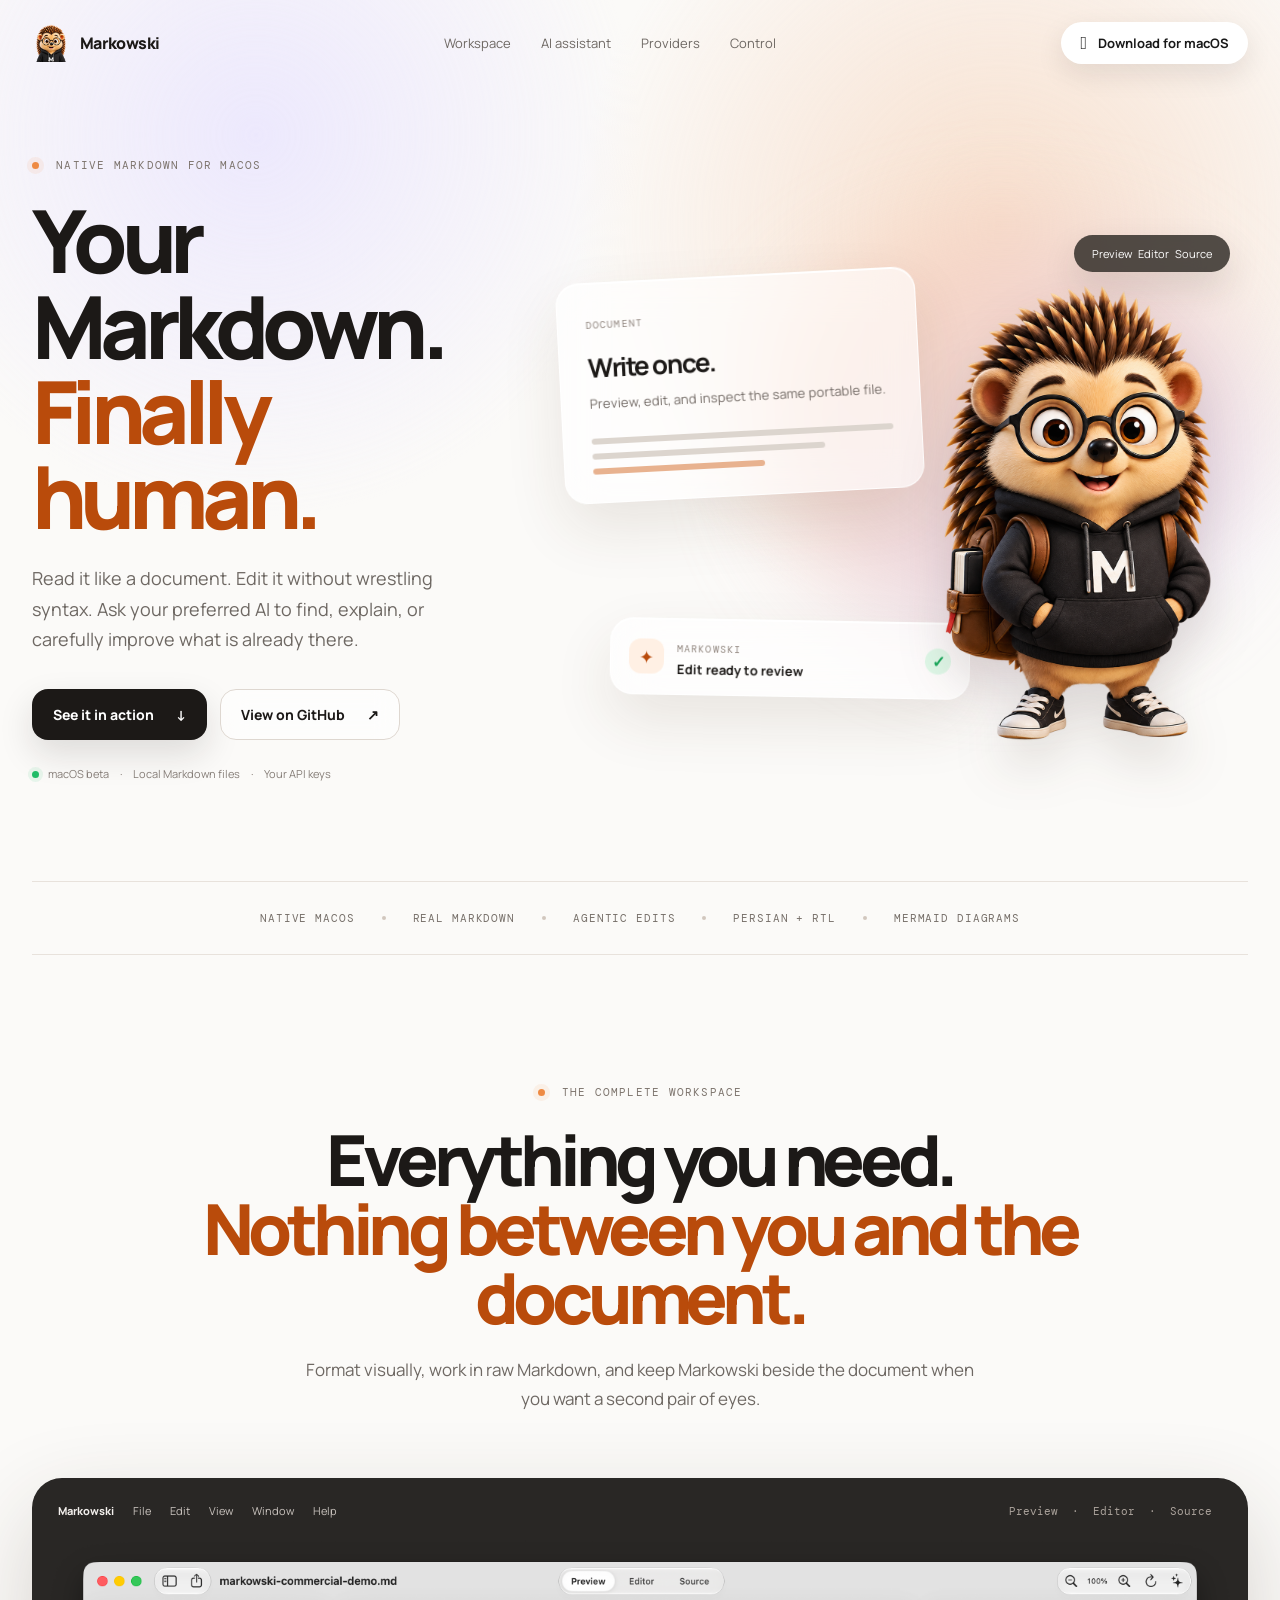
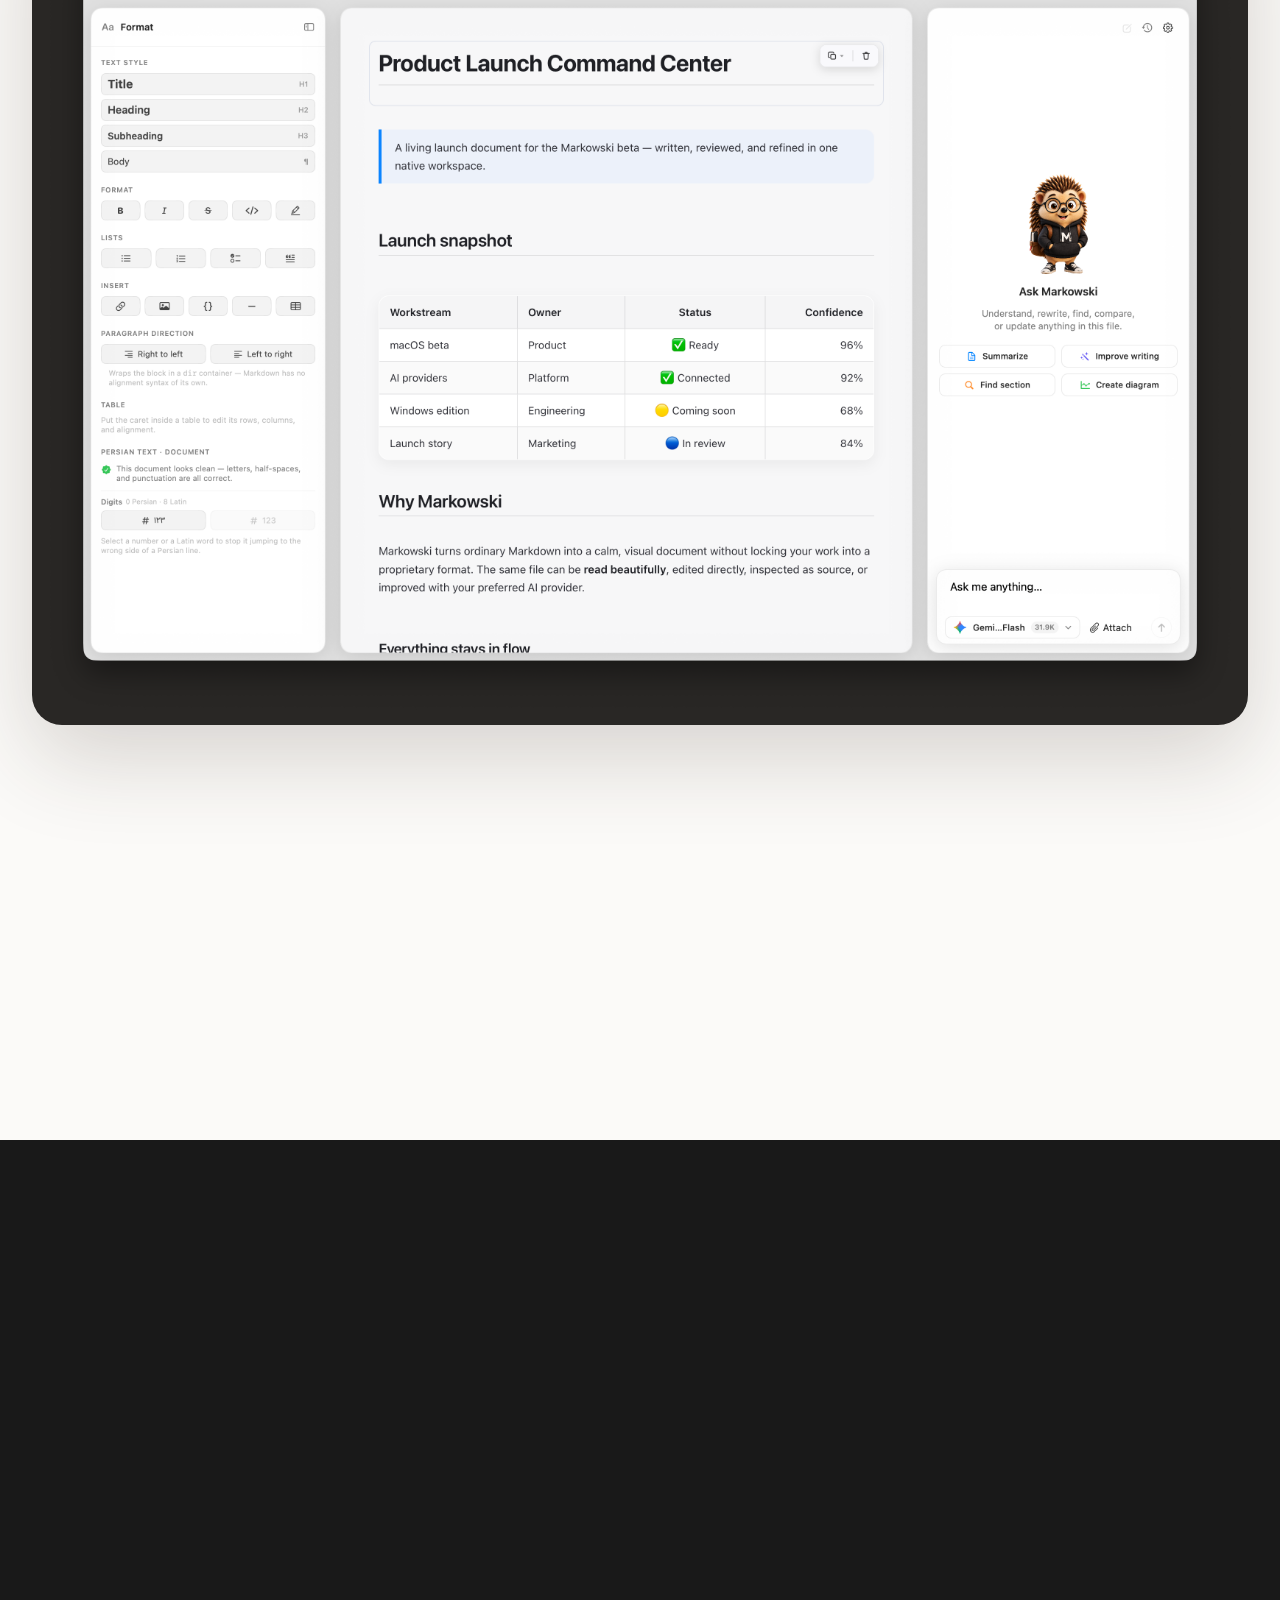
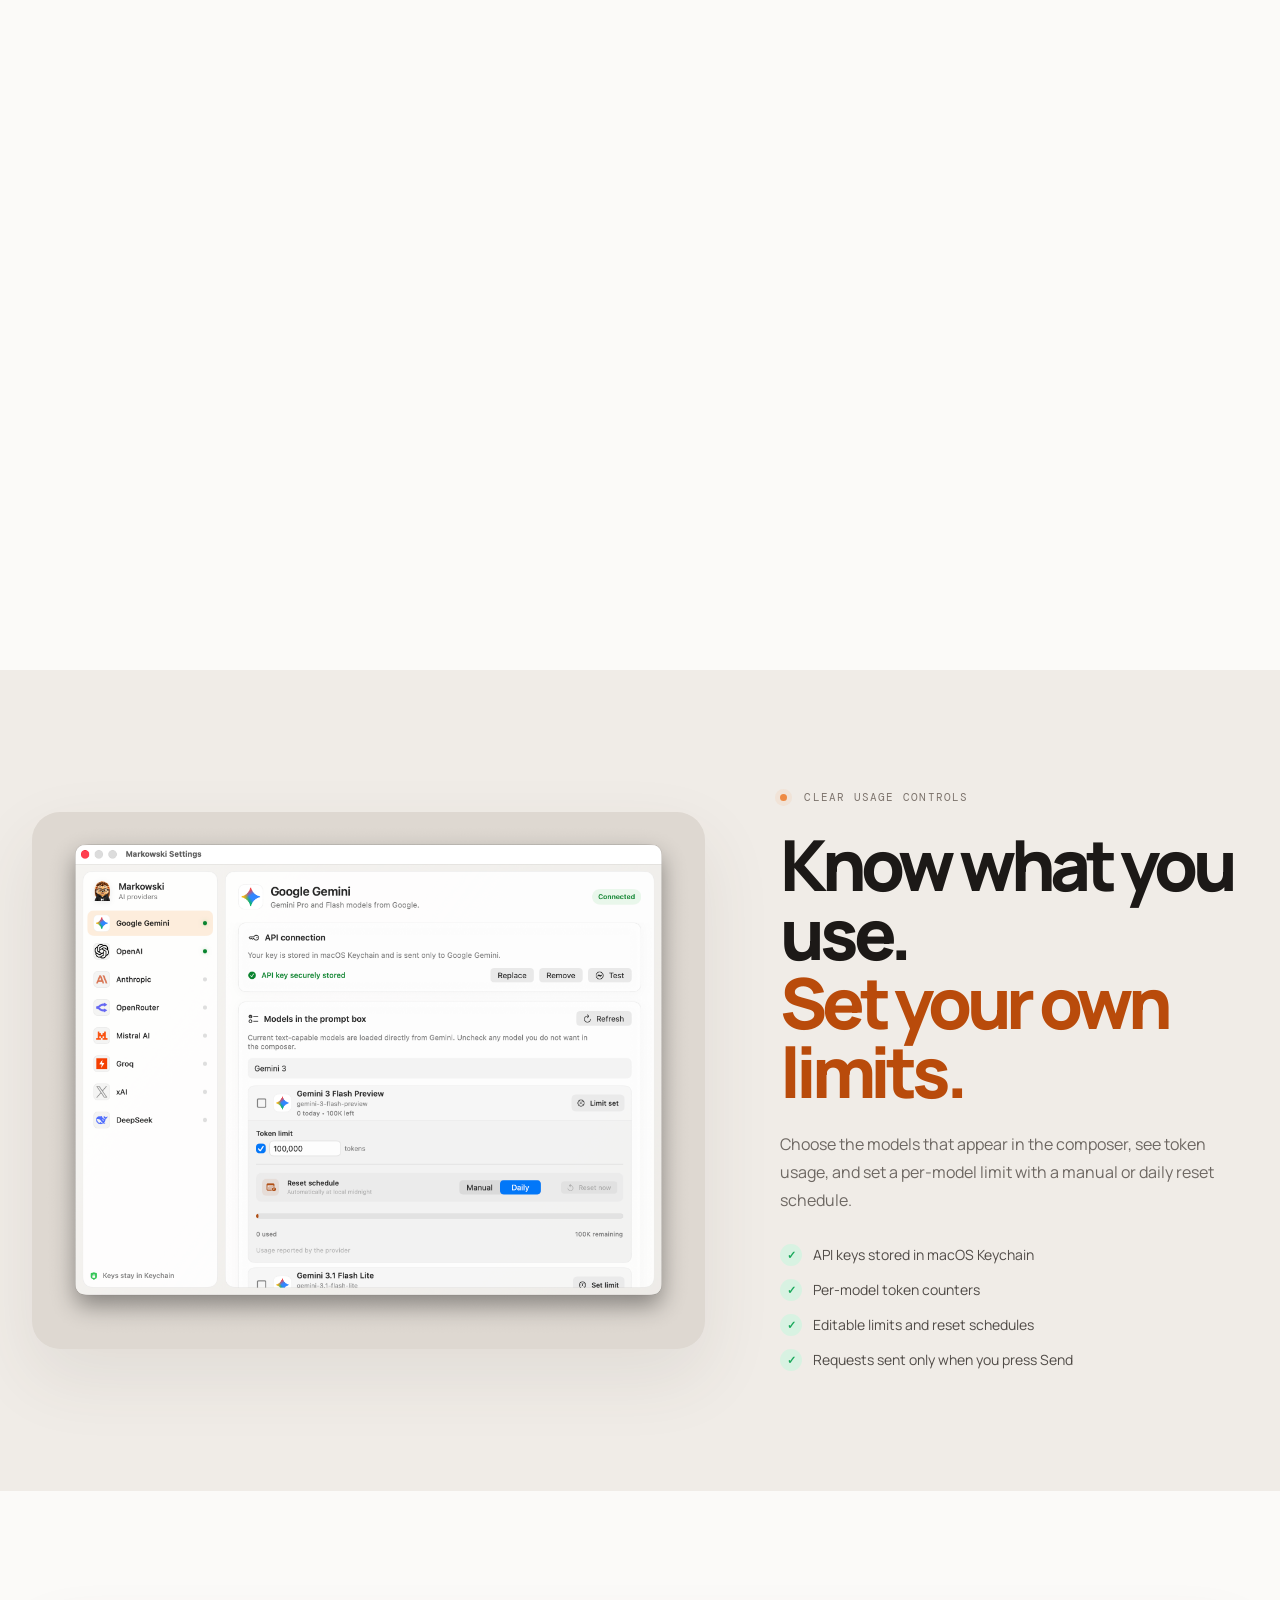
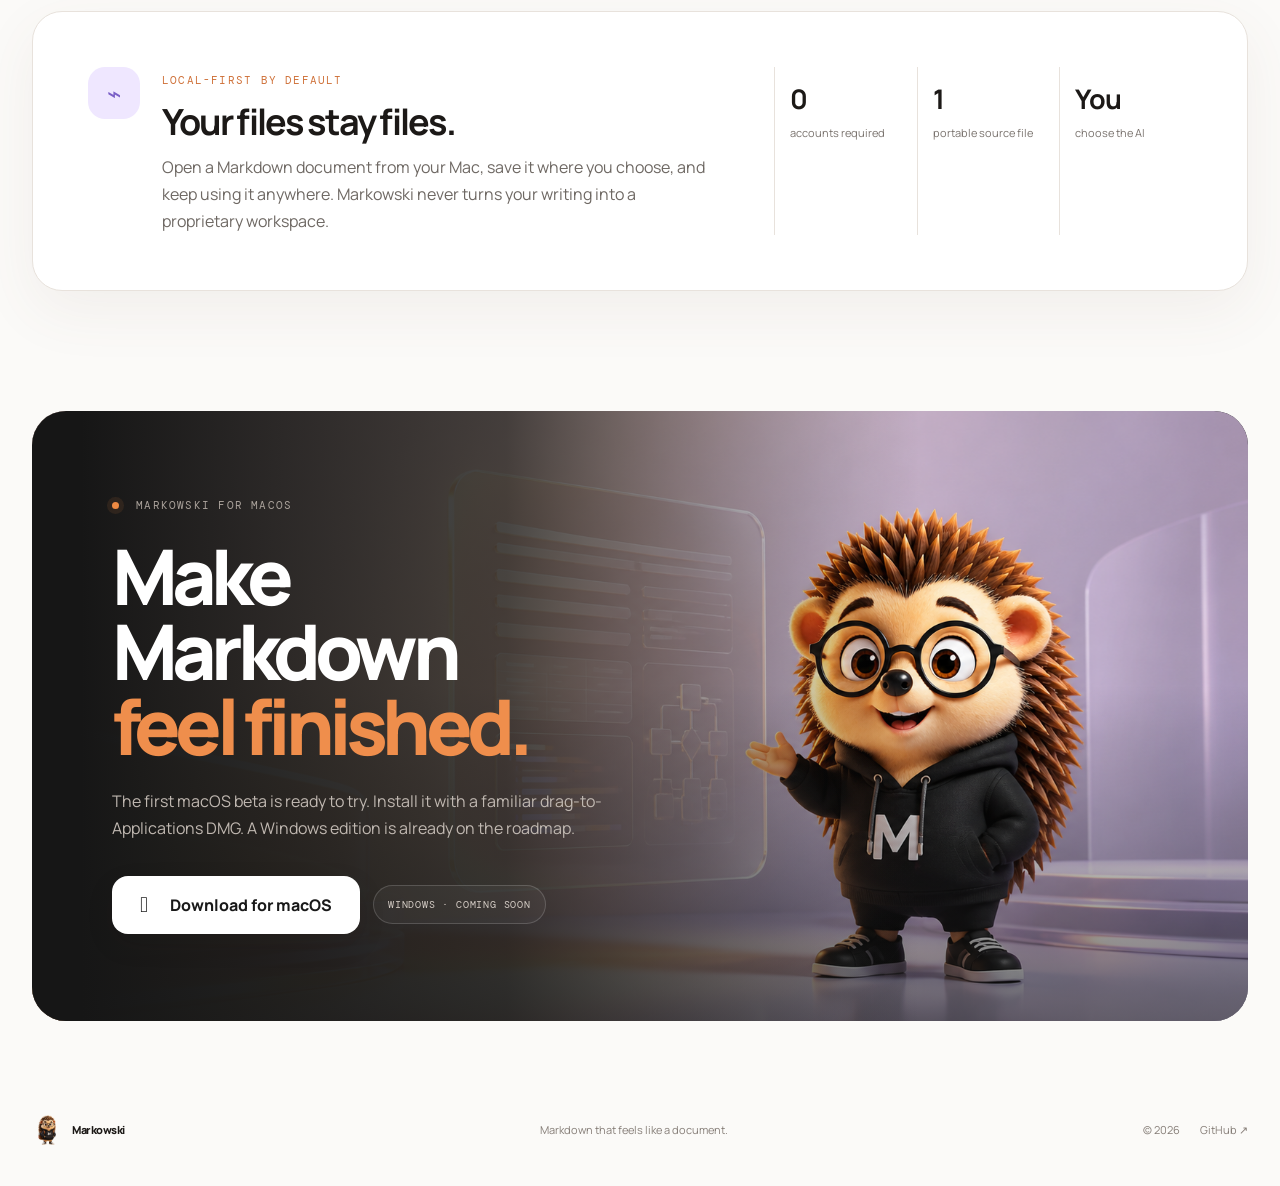
==== commit 3ec5c095: "Refine macOS download buttons" ====
--- a/website/index.html
+++ b/website/index.html
@@ -24,7 +24,7 @@
         <a href="#providers">Providers</a>
         <a href="#control">Control</a>
       </div>
-      <a class="nav-cta" href="https://github.com/smSamani/markowski/releases/download/v1.0.0-beta.1/Markowski-1.0.0-beta.1.dmg">Get Markowski <span class="download-icon" aria-hidden="true">↓</span></a>
+      <a class="nav-cta download-cta" href="https://github.com/smSamani/markowski/releases/download/v1.0.0-beta.1/Markowski-1.0.0-beta.1.dmg"><span class="apple-mark" aria-hidden="true"></span><span>Download for macOS</span></a>
     </nav>
   </header>
 
@@ -168,7 +168,7 @@
         <div class="eyebrow light"><span></span> Markowski for macOS</div>
         <h2>Make Markdown<br /><em>feel finished.</em></h2>
         <p>The first macOS beta is ready to try. Install it with a familiar drag-to-Applications DMG. A Windows edition is already on the roadmap.</p>
-        <div class="hero-actions"><a class="button button-light" href="https://github.com/smSamani/markowski/releases/download/v1.0.0-beta.1/Markowski-1.0.0-beta.1.dmg">Download macOS Beta <span class="download-icon" aria-hidden="true">↓</span></a><span class="coming-soon">Windows · Coming soon</span></div>
+        <div class="hero-actions"><a class="button button-light download-cta" href="https://github.com/smSamani/markowski/releases/download/v1.0.0-beta.1/Markowski-1.0.0-beta.1.dmg"><span class="apple-mark" aria-hidden="true"></span><span>Download for macOS</span></a><span class="coming-soon">Windows · Coming soon</span></div>
       </div>
     </section>
   </main>
--- a/website/styles.css
+++ b/website/styles.css
@@ -19,6 +19,7 @@
 .nav-cta:hover{transform:translateY(-2px);background:#fff}
 .download-icon{display:inline-block;color:currentColor;font-size:17px;line-height:1;transition:transform .2s ease}
 .nav-cta:hover .download-icon,.button-light:hover .download-icon{transform:translateY(2px)}
+.download-cta{display:inline-flex;align-items:center;justify-content:center;gap:11px;border-radius:999px;background:#fff;color:#191919;box-shadow:0 10px 28px #1c191719;border-color:#ffffffd9;white-space:nowrap}.nav-cta.download-cta{padding:11px 18px}.button.download-cta{padding:17px 27px;font-size:16px;font-weight:750}.apple-mark{font-family:-apple-system,BlinkMacSystemFont,"SF Pro Display",sans-serif;font-size:22px;line-height:1;transform-origin:center;transition:transform .2s ease}.nav-cta.download-cta .apple-mark{font-size:18px}.download-cta:hover .apple-mark{transform:scale(1.07)}
 .hero{position:relative;z-index:1;min-height:700px;padding:72px 0 100px;display:grid;grid-template-columns:.8fr 1.2fr;gap:70px;align-items:center}
 .eyebrow,.story-index{font-family:"DM Mono",monospace;font-size:11px;line-height:1.4;letter-spacing:.11em;text-transform:uppercase;color:#7d746d}
 .eyebrow>span{display:inline-block;width:7px;height:7px;border-radius:50%;background:var(--orange-2);margin-right:9px;box-shadow:0 0 0 5px #ee8a4318}
@@ -58,7 +59,7 @@
 .app-frame img{display:block;width:100%;border-radius:21px}
 .feature-row{display:grid;grid-template-columns:repeat(3,1fr);gap:30px;margin-top:54px}.feature-row article{padding:28px 3px;border-top:1px solid #dcd4cd}.number{font:11px "DM Mono",monospace;color:var(--orange)}.feature-row h3{font-size:20px;letter-spacing:-.035em}.feature-row p{color:var(--muted);font-size:14px;line-height:1.7;max-width:340px}
 .assistant-section{background:var(--dark);color:#f6f3ef;padding:130px 0;overflow:hidden}.eyebrow.light{color:#aaa29b}.split-heading{display:grid;grid-template-columns:1.2fr .8fr;gap:100px;align-items:end;margin-bottom:65px}.split-heading h2{margin-bottom:0}.split-heading p{font-size:16px;line-height:1.75;color:#aaa39e;margin:0 0 7px}.split-heading h2 em{color:#d8753a}
-.story-grid{display:grid;grid-template-columns:1fr 1fr;gap:22px}.story-card{background:#242323;border:1px solid #373534;border-radius:28px;padding:12px;overflow:hidden}.story-wide{grid-column:1/-1;display:grid;grid-template-columns:.72fr 1.28fr;align-items:center}.story-copy{padding:33px 35px}.story-index{color:#cf7139}.story-copy h3{font-size:clamp(25px,3vw,39px);line-height:1.08;letter-spacing:-.055em;margin:14px 0}.story-copy p{color:#aaa39e;font-size:14px;line-height:1.72}.story-card img{display:block;width:100%;border-radius:19px}.story-wide img{height:100%;min-height:410px;object-fit:cover;object-position:center}.micro-pills{display:flex;gap:7px;flex-wrap:wrap;margin-top:25px}.micro-pills span{font:10px "DM Mono",monospace;color:#d4cec9;border:1px solid #46423f;border-radius:999px;padding:8px 10px}.dark-card{background:#20201f}.dark-card img{border:1px solid #393735}
+.story-grid{display:grid;grid-template-columns:1fr 1fr;gap:22px}.story-card{background:#242323;border:1px solid #373534;border-radius:28px;padding:12px;overflow:hidden}.story-card:not(.story-wide){display:flex;flex-direction:column}.story-card:not(.story-wide) .story-copy{min-height:270px}.story-wide{grid-column:1/-1;display:grid;grid-template-columns:.72fr 1.28fr;align-items:center}.story-copy{padding:33px 35px}.story-index{color:#cf7139}.story-copy h3{font-size:clamp(25px,3vw,39px);line-height:1.08;letter-spacing:-.055em;margin:14px 0}.story-copy p{color:#aaa39e;font-size:14px;line-height:1.72}.story-card img{display:block;width:100%;border-radius:19px}.story-wide img{height:100%;min-height:410px;object-fit:cover;object-position:center}.micro-pills{display:flex;gap:7px;flex-wrap:wrap;margin-top:25px}.micro-pills span{font:10px "DM Mono",monospace;color:#d4cec9;border:1px solid #46423f;border-radius:999px;padding:8px 10px}.dark-card{background:#20201f}.dark-card img{border:0}
 .providers{padding:140px 0;display:grid;grid-template-columns:.76fr 1.24fr;gap:72px;align-items:center}.provider-copy>p,.control-copy>p{font-size:16px;line-height:1.75;color:var(--muted);max-width:560px}.provider-proof{display:flex;gap:9px;flex-wrap:wrap;margin-top:32px}.provider-proof span{font:10px "DM Mono",monospace;letter-spacing:.06em;text-transform:uppercase;border:1px solid #e5d9ce;border-radius:999px;padding:10px 13px;background:#fff9f4;color:#7c6e64}.provider-visual{border:1px solid #e8ddd3;border-radius:30px;overflow:hidden;background:linear-gradient(145deg,#fffdf9 0%,#f7eee7 50%,#f3e9e2 100%);box-shadow:0 30px 80px #3e281b1c;padding:10px}.provider-orbit{position:relative;height:610px;overflow:hidden;border-radius:22px;background:radial-gradient(circle at 50% 48%,#fff 0 11%,#fff8f0 32%,transparent 58%),linear-gradient(135deg,#f8f2ff80,#fff7ee 48%,#f4ece5);isolation:isolate}.provider-orbit:before{content:"";position:absolute;inset:7%;border-radius:50%;background:radial-gradient(circle,#d26c2b14 1.2px,transparent 1.5px);background-size:19px 19px;mask-image:radial-gradient(ellipse,#0000 47%,#000 49% 51%,#0000 53%);opacity:.75}.provider-orbit:after{content:"MD";position:absolute;left:50%;top:46%;transform:translate(-50%,-50%);width:92px;height:92px;border:1px solid #e6c9b4;border-radius:28px;display:grid;place-items:center;background:#fffaf4c9;box-shadow:0 18px 50px #a9531b1a;color:#be5618;font:500 18px "DM Mono",monospace;letter-spacing:.08em}.orbit-ring{position:absolute;left:50%;top:48%;border:1px solid #c76a302b;border-radius:50%;transform:translate(-50%,-50%);z-index:0}.orbit-ring-outer{width:88%;height:79%}.orbit-ring-inner{width:61%;height:55%;border-style:dashed;opacity:.85}.provider-mascot{position:absolute;z-index:3;left:50%;bottom:-8px;width:auto;height:76%;max-width:none;transform:translateX(-50%);filter:drop-shadow(0 22px 22px #51311d28)}.provider-node{position:absolute;z-index:5;display:flex;align-items:center;gap:9px;min-height:45px;padding:8px 13px 8px 9px;border:1px solid #eadfd6;border-radius:999px;background:#fffcf9e8;box-shadow:0 12px 30px #5e38201a,0 1px 0 #fff inset;backdrop-filter:blur(14px);font-size:11px;white-space:nowrap;transition:transform .25s ease,box-shadow .25s ease}.provider-node:hover{transform:translateY(-3px) scale(1.03);box-shadow:0 17px 35px #5e382026,0 1px 0 #fff inset}.provider-node img{width:27px;height:27px;object-fit:contain}.node-gemini{left:5%;top:9%}.node-openai{left:40%;top:4%}.node-anthropic{right:5%;top:12%}.node-openrouter{left:2%;top:40%}.node-mistral{right:2%;top:42%}.node-groq{left:6%;bottom:10%}.node-xai{left:41%;bottom:4%}.node-deepseek{right:5%;bottom:11%}.art-caption{display:flex;justify-content:space-between;color:#8d7f74;padding:13px 10px 6px;font:10px "DM Mono",monospace;text-transform:uppercase;letter-spacing:.08em}
 .control-section{background:#f0ece7;padding:120px 0}.control-grid{display:grid;grid-template-columns:1.18fr .82fr;gap:75px;align-items:center}.control-visual{background:#ded8d1;border-radius:28px;padding:10px;box-shadow:0 28px 70px #4f403418}.control-visual img{display:block;width:100%;border-radius:20px}.check-list{list-style:none;margin:30px 0 0;padding:0;display:grid;gap:13px;color:#504b47;font-size:14px}.check-list li{display:flex;align-items:center;gap:11px}.check-list li span{width:22px;height:22px;border-radius:50%;display:grid;place-items:center;background:#d8f2e2;color:var(--green);font-weight:800;font-size:11px}
 .privacy{margin-top:120px;margin-bottom:120px;border:1px solid var(--line);border-radius:30px;background:#fff;padding:55px;display:grid;grid-template-columns:1.2fr .8fr;gap:60px;box-shadow:0 20px 60px #6f574612}.privacy-copy{display:flex;gap:22px;align-items:flex-start}.privacy-icon{width:52px;height:52px;display:grid;place-items:center;flex:0 0 auto;border-radius:17px;background:#efe7ff;color:#7a5fc7;font-size:24px}.privacy h2{font-size:36px;letter-spacing:-.06em;margin:8px 0}.privacy p{color:var(--muted);line-height:1.7;margin:0}.privacy-stats{display:grid;grid-template-columns:repeat(3,1fr);gap:10px}.privacy-stats span{border-left:1px solid var(--line);padding:12px 15px;color:#7a736e;font-size:11px;line-height:1.45}.privacy-stats strong{display:block;font-size:27px;color:var(--ink);letter-spacing:-.05em;margin-bottom:7px}
@@ -67,7 +68,9 @@
 .reveal{opacity:0;transform:translateY(22px);transition:opacity .75s ease,transform .75s cubic-bezier(.2,.75,.25,1)}.reveal.is-visible{opacity:1;transform:none}
 @media (prefers-reduced-motion:reduce){html{scroll-behavior:auto}.reveal{opacity:1;transform:none;transition:none}.button,.nav-links a,.nav-cta{transition:none}}
 @media(max-width:1050px){.hero{grid-template-columns:1fr;gap:30px}.hero-copy{text-align:center}.hero-copy>p{margin-inline:auto}.hero-actions,.hero-meta{justify-content:center}.hero-art{max-width:760px;width:100%;margin-inline:auto}.split-heading,.providers,.control-grid{grid-template-columns:1fr;gap:48px}.story-wide{grid-template-columns:1fr}.story-wide img{min-height:0}.provider-copy{text-align:center}.provider-copy>p{margin-inline:auto}.provider-proof{justify-content:center}.provider-visual{max-width:820px;margin-inline:auto;width:100%}.control-copy{order:-1}.privacy{grid-template-columns:1fr}.download-copy{padding:60px}}
-@media(max-width:760px){.shell{width:min(100% - 30px,1320px)}.nav{height:72px}.nav-links{display:none}.nav-cta{padding:9px 11px}.hero{padding:55px 0 75px;min-height:0}.hero h1{font-size:58px}.hero-art{height:430px}.hero-mascot{height:375px;right:-2%}.card-document{width:285px;left:0;padding:22px}.card-agent{width:280px;left:10px;bottom:20px}.floating-pill{right:0}.logo-strip{justify-content:flex-start;overflow:hidden;white-space:nowrap}.product-stage,.assistant-section,.providers,.control-section{padding:85px 0}.feature-row,.story-grid{grid-template-columns:1fr}.story-wide{grid-column:auto}.frame-mode{display:none}.mac-menu{gap:13px;font-size:9px}.story-copy{padding:25px 20px}.provider-orbit{height:540px}.provider-mascot{height:70%}.provider-node{min-height:39px;padding:6px 10px 6px 7px;font-size:10px}.provider-node img{width:23px;height:23px}.node-openai{left:37%}.node-xai{left:39%}.privacy{padding:30px;margin-block:80px}.privacy-copy{display:block}.privacy-icon{margin-bottom:20px}.privacy-stats{grid-template-columns:1fr}.privacy-stats span{border-left:0;border-top:1px solid var(--line)}.download{min-height:580px;display:block}.download-art:after{background:linear-gradient(90deg,#161616e8,#16161699),linear-gradient(0deg,#161616,transparent)}.download-art img{object-position:68% center}.download-copy{padding:52px 30px}.footer{gap:16px;flex-wrap:wrap}.footer p{order:3;width:100%}}
+@media(max-width:760px){.shell{width:min(100% - 30px,1320px)}.nav{height:72px}.nav-links{display:none}.nav-cta.download-cta{padding:9px 13px;font-size:11px;gap:7px}.nav-cta.download-cta .apple-mark{font-size:16px}.hero{padding:55px 0 75px;min-height:0}.hero h1{font-size:58px}.hero-art{height:430px}.hero-mascot{height:375px;right:-2%}.card-document{width:285px;left:0;padding:22px}.card-agent{width:280px;left:10px;bottom:20px}.floating-pill{right:0}.logo-strip{justify-content:flex-start;overflow:hidden;white-space:nowrap}.product-stage,.assistant-section,.providers,.control-section{padding:85px 0}.feature-row,.story-grid{grid-template-columns:1fr}.story-wide{grid-column:auto}.frame-mode{display:none}.mac-menu{gap:13px;font-size:9px}.story-copy{padding:25px 20px}.provider-orbit{height:540px}.provider-mascot{height:70%}.provider-node{min-height:39px;padding:6px 10px 6px 7px;font-size:10px}.provider-node img{width:23px;height:23px}.node-openai{left:37%}.node-xai{left:39%}.privacy{padding:30px;margin-block:80px}.privacy-copy{display:block}.privacy-icon{margin-bottom:20px}.privacy-stats{grid-template-columns:1fr}.privacy-stats span{border-left:0;border-top:1px solid var(--line)}.download{min-height:580px;display:block}.download-art:after{background:linear-gradient(90deg,#161616e8,#16161699),linear-gradient(0deg,#161616,transparent)}.download-art img{object-position:68% center}.download-copy{padding:52px 30px}.footer{gap:16px;flex-wrap:wrap}.footer p{order:3;width:100%}}
+
+@media(max-width:760px){.story-card:not(.story-wide) .story-copy{min-height:0}}
 @media(max-width:480px){.hero h1{font-size:48px}.hero-copy>p{font-size:16px}.hero-art{height:365px}.hero-mascot{height:315px}.card-document{width:230px;top:45px}.card-document strong{font-size:20px}.card-document p{font-size:11px}.card-agent{width:245px;padding:12px}.floating-pill{font-size:9px}.section-heading h2,.split-heading h2,.provider-copy h2,.control-copy h2{font-size:42px}.app-frame{padding:6px;border-radius:20px}.app-frame img{border-radius:14px}.provider-orbit{height:500px}.provider-mascot{height:62%;bottom:5px}.provider-orbit:after{width:70px;height:70px;font-size:14px}.provider-node{font-size:0;padding-right:7px}.provider-node b{display:none}.node-gemini{left:5%;top:10%}.node-openai{left:41%;top:5%}.node-anthropic{right:5%;top:12%}.node-openrouter{left:2%;top:36%}.node-mistral{right:2%;top:38%}.node-groq{left:6%;bottom:12%}.node-xai{left:43%;bottom:6%}.node-deepseek{right:5%;bottom:13%}.download h2{font-size:48px}}
 
 .node-xai{left:3%;bottom:27%}
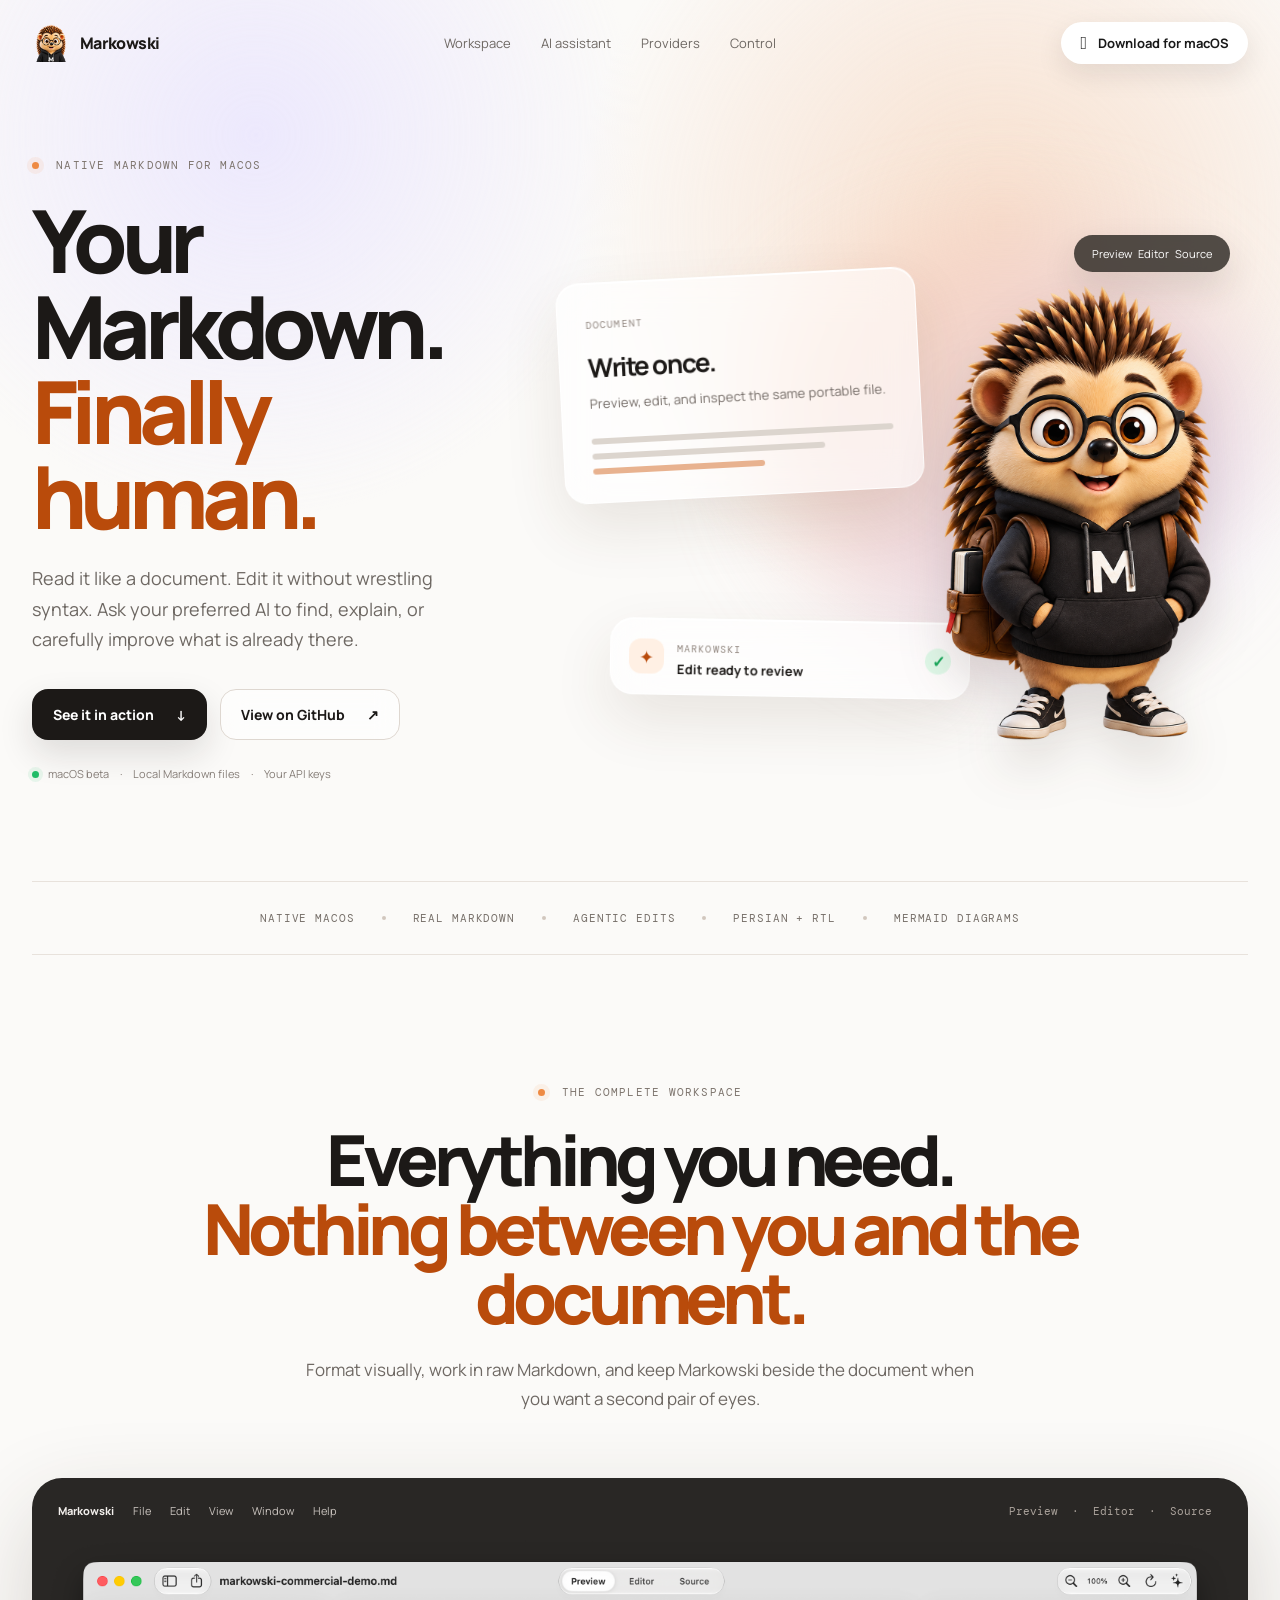
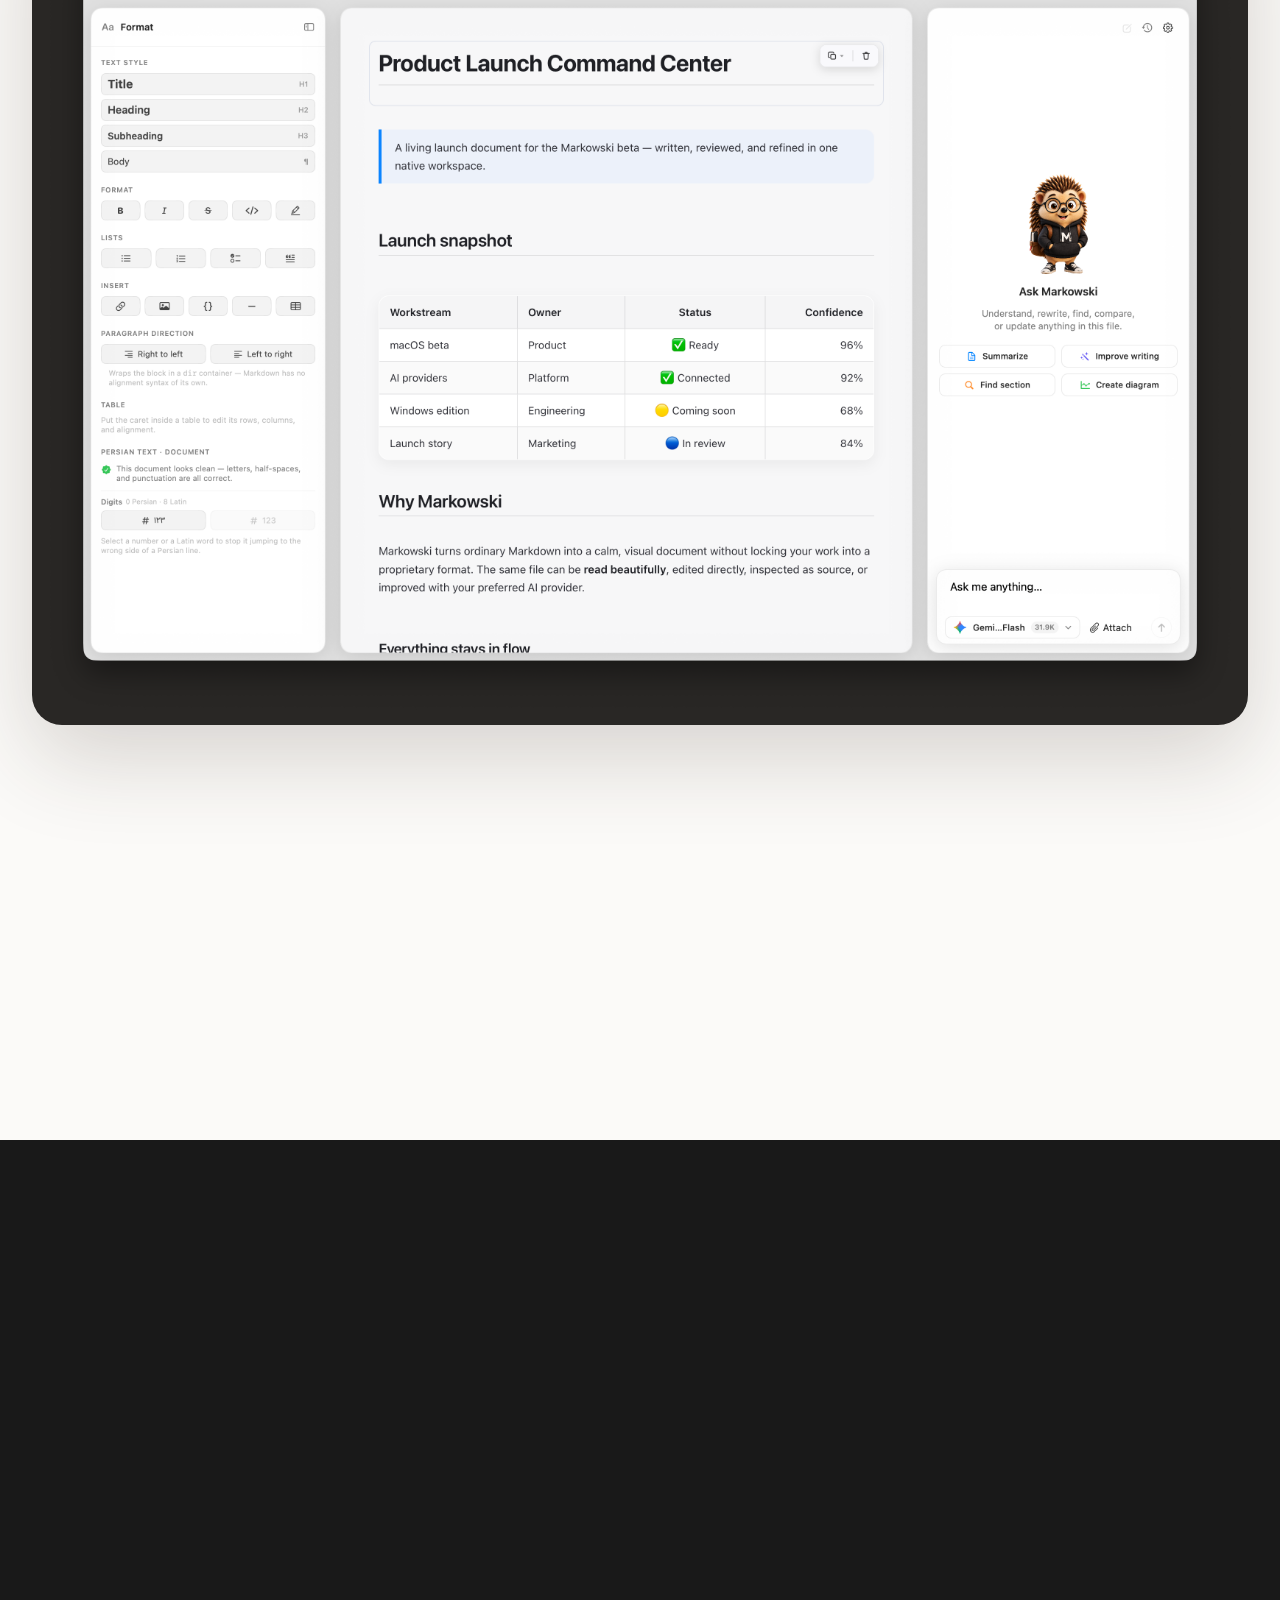
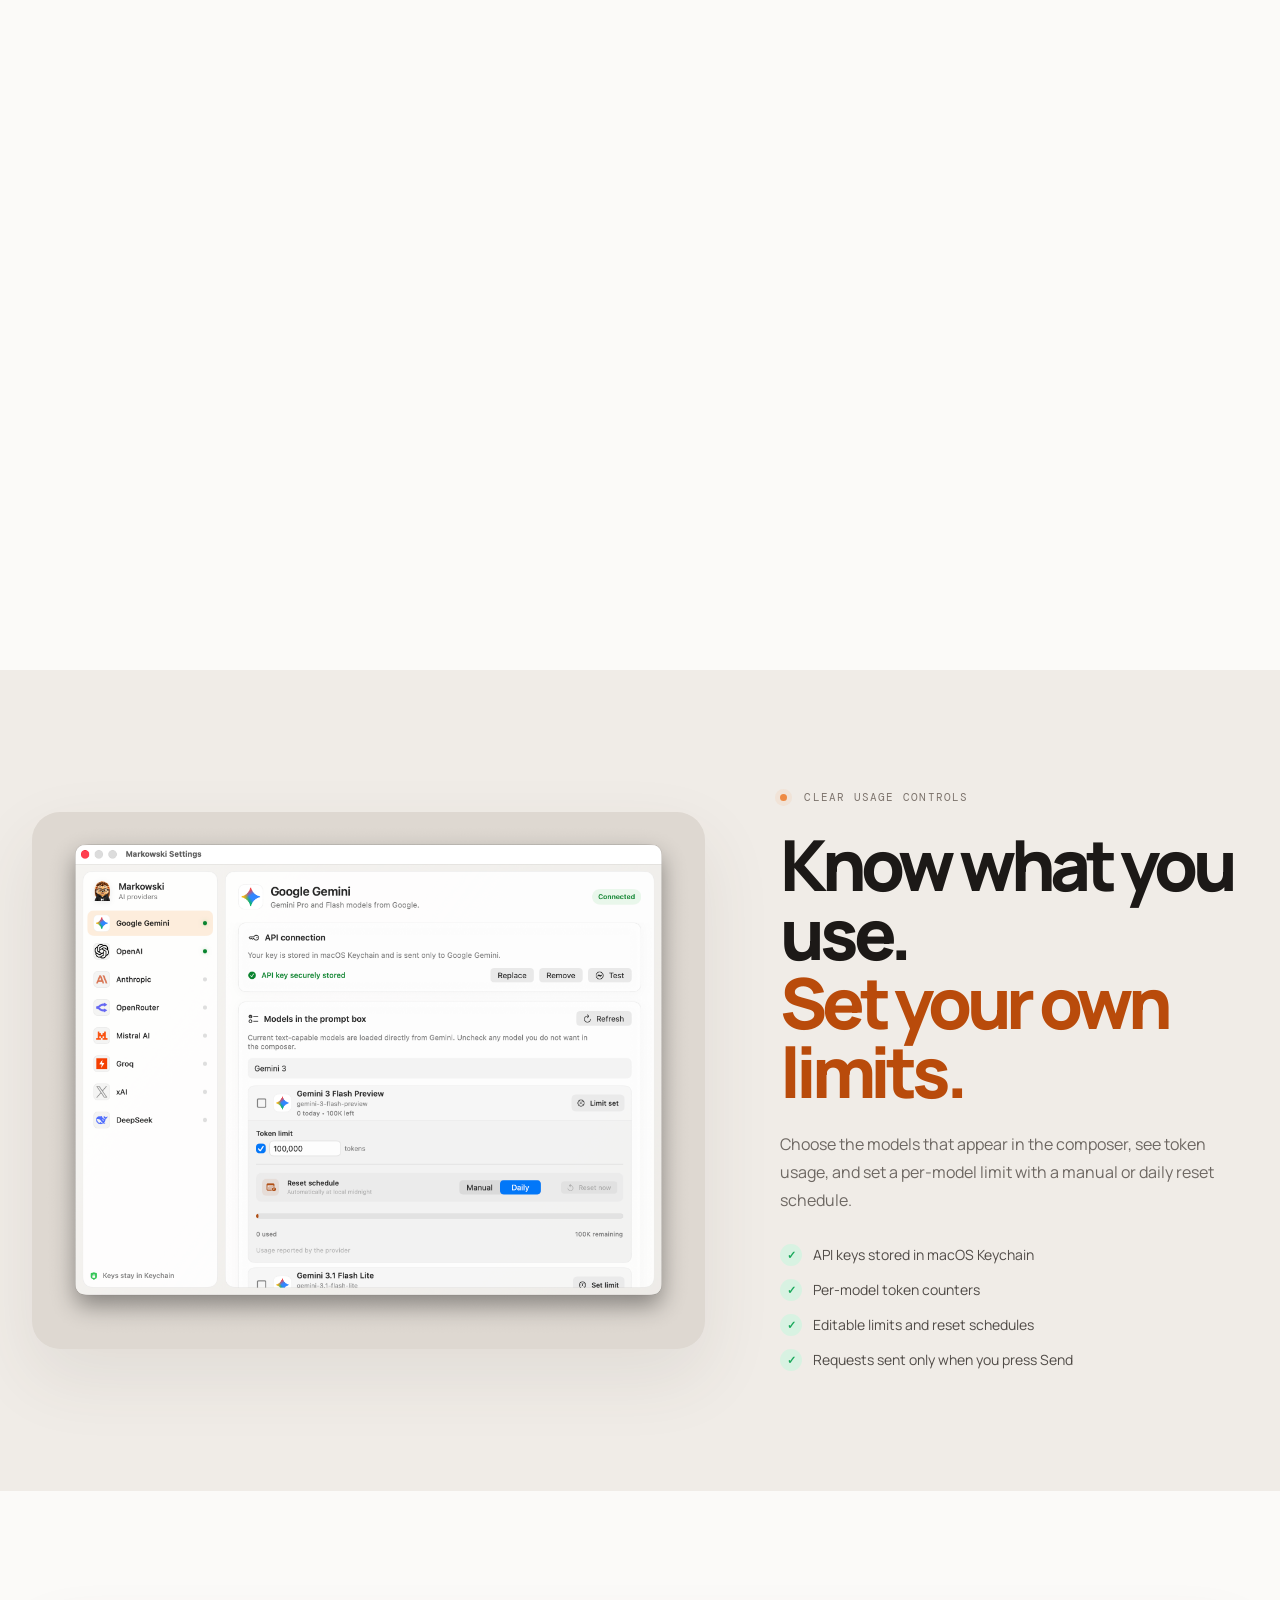
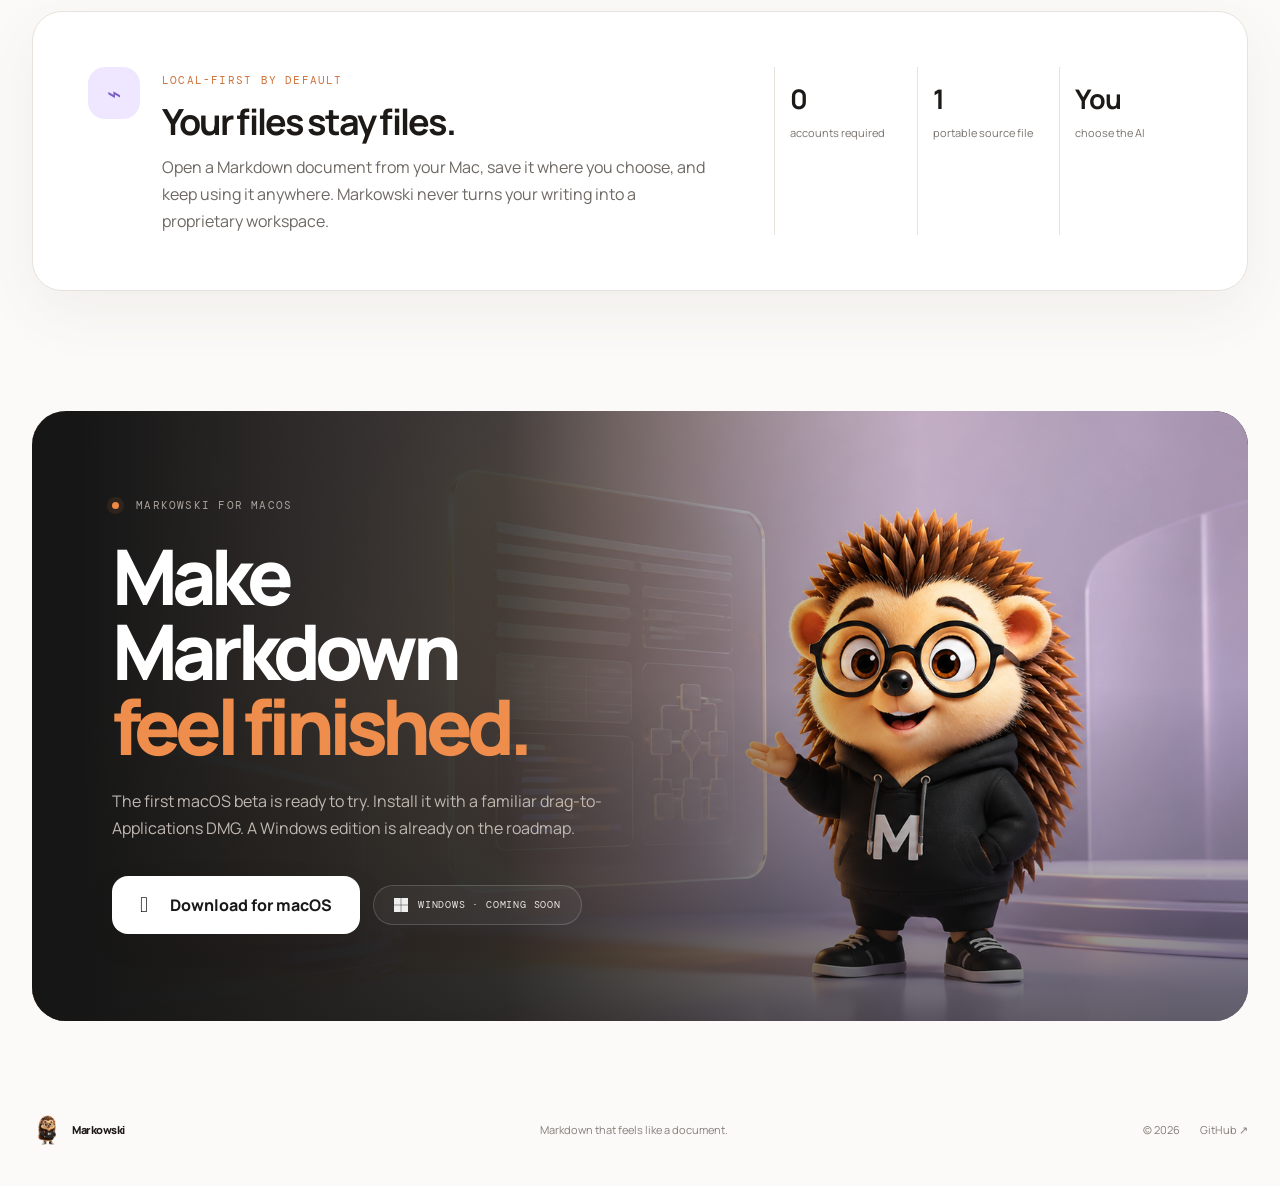
==== commit e7178798: "Refine Windows coming soon pill" ====
--- a/website/index.html
+++ b/website/index.html
@@ -168,7 +168,7 @@
         <div class="eyebrow light"><span></span> Markowski for macOS</div>
         <h2>Make Markdown<br /><em>feel finished.</em></h2>
         <p>The first macOS beta is ready to try. Install it with a familiar drag-to-Applications DMG. A Windows edition is already on the roadmap.</p>
-        <div class="hero-actions"><a class="button button-light download-cta" href="https://github.com/smSamani/markowski/releases/download/v1.0.0-beta.1/Markowski-1.0.0-beta.1.dmg"><span class="apple-mark" aria-hidden="true"></span><span>Download for macOS</span></a><span class="coming-soon">Windows · Coming soon</span></div>
+        <div class="hero-actions"><a class="button button-light download-cta" href="https://github.com/smSamani/markowski/releases/download/v1.0.0-beta.1/Markowski-1.0.0-beta.1.dmg"><span class="apple-mark" aria-hidden="true"></span><span>Download for macOS</span></a><span class="coming-soon"><img src="assets/windows-11.svg" alt="" /><span>Windows · Coming soon</span></span></div>
       </div>
     </section>
   </main>
--- a/website/styles.css
+++ b/website/styles.css
@@ -63,7 +63,7 @@
 .providers{padding:140px 0;display:grid;grid-template-columns:.76fr 1.24fr;gap:72px;align-items:center}.provider-copy>p,.control-copy>p{font-size:16px;line-height:1.75;color:var(--muted);max-width:560px}.provider-proof{display:flex;gap:9px;flex-wrap:wrap;margin-top:32px}.provider-proof span{font:10px "DM Mono",monospace;letter-spacing:.06em;text-transform:uppercase;border:1px solid #e5d9ce;border-radius:999px;padding:10px 13px;background:#fff9f4;color:#7c6e64}.provider-visual{border:1px solid #e8ddd3;border-radius:30px;overflow:hidden;background:linear-gradient(145deg,#fffdf9 0%,#f7eee7 50%,#f3e9e2 100%);box-shadow:0 30px 80px #3e281b1c;padding:10px}.provider-orbit{position:relative;height:610px;overflow:hidden;border-radius:22px;background:radial-gradient(circle at 50% 48%,#fff 0 11%,#fff8f0 32%,transparent 58%),linear-gradient(135deg,#f8f2ff80,#fff7ee 48%,#f4ece5);isolation:isolate}.provider-orbit:before{content:"";position:absolute;inset:7%;border-radius:50%;background:radial-gradient(circle,#d26c2b14 1.2px,transparent 1.5px);background-size:19px 19px;mask-image:radial-gradient(ellipse,#0000 47%,#000 49% 51%,#0000 53%);opacity:.75}.provider-orbit:after{content:"MD";position:absolute;left:50%;top:46%;transform:translate(-50%,-50%);width:92px;height:92px;border:1px solid #e6c9b4;border-radius:28px;display:grid;place-items:center;background:#fffaf4c9;box-shadow:0 18px 50px #a9531b1a;color:#be5618;font:500 18px "DM Mono",monospace;letter-spacing:.08em}.orbit-ring{position:absolute;left:50%;top:48%;border:1px solid #c76a302b;border-radius:50%;transform:translate(-50%,-50%);z-index:0}.orbit-ring-outer{width:88%;height:79%}.orbit-ring-inner{width:61%;height:55%;border-style:dashed;opacity:.85}.provider-mascot{position:absolute;z-index:3;left:50%;bottom:-8px;width:auto;height:76%;max-width:none;transform:translateX(-50%);filter:drop-shadow(0 22px 22px #51311d28)}.provider-node{position:absolute;z-index:5;display:flex;align-items:center;gap:9px;min-height:45px;padding:8px 13px 8px 9px;border:1px solid #eadfd6;border-radius:999px;background:#fffcf9e8;box-shadow:0 12px 30px #5e38201a,0 1px 0 #fff inset;backdrop-filter:blur(14px);font-size:11px;white-space:nowrap;transition:transform .25s ease,box-shadow .25s ease}.provider-node:hover{transform:translateY(-3px) scale(1.03);box-shadow:0 17px 35px #5e382026,0 1px 0 #fff inset}.provider-node img{width:27px;height:27px;object-fit:contain}.node-gemini{left:5%;top:9%}.node-openai{left:40%;top:4%}.node-anthropic{right:5%;top:12%}.node-openrouter{left:2%;top:40%}.node-mistral{right:2%;top:42%}.node-groq{left:6%;bottom:10%}.node-xai{left:41%;bottom:4%}.node-deepseek{right:5%;bottom:11%}.art-caption{display:flex;justify-content:space-between;color:#8d7f74;padding:13px 10px 6px;font:10px "DM Mono",monospace;text-transform:uppercase;letter-spacing:.08em}
 .control-section{background:#f0ece7;padding:120px 0}.control-grid{display:grid;grid-template-columns:1.18fr .82fr;gap:75px;align-items:center}.control-visual{background:#ded8d1;border-radius:28px;padding:10px;box-shadow:0 28px 70px #4f403418}.control-visual img{display:block;width:100%;border-radius:20px}.check-list{list-style:none;margin:30px 0 0;padding:0;display:grid;gap:13px;color:#504b47;font-size:14px}.check-list li{display:flex;align-items:center;gap:11px}.check-list li span{width:22px;height:22px;border-radius:50%;display:grid;place-items:center;background:#d8f2e2;color:var(--green);font-weight:800;font-size:11px}
 .privacy{margin-top:120px;margin-bottom:120px;border:1px solid var(--line);border-radius:30px;background:#fff;padding:55px;display:grid;grid-template-columns:1.2fr .8fr;gap:60px;box-shadow:0 20px 60px #6f574612}.privacy-copy{display:flex;gap:22px;align-items:flex-start}.privacy-icon{width:52px;height:52px;display:grid;place-items:center;flex:0 0 auto;border-radius:17px;background:#efe7ff;color:#7a5fc7;font-size:24px}.privacy h2{font-size:36px;letter-spacing:-.06em;margin:8px 0}.privacy p{color:var(--muted);line-height:1.7;margin:0}.privacy-stats{display:grid;grid-template-columns:repeat(3,1fr);gap:10px}.privacy-stats span{border-left:1px solid var(--line);padding:12px 15px;color:#7a736e;font-size:11px;line-height:1.45}.privacy-stats strong{display:block;font-size:27px;color:var(--ink);letter-spacing:-.05em;margin-bottom:7px}
-.download{min-height:610px;border-radius:34px;background:#191919;color:#fff;position:relative;overflow:hidden;margin-bottom:80px;display:grid;grid-template-columns:1.15fr .85fr;align-items:center}.download-art{position:absolute;inset:0}.download-art:after{content:"";position:absolute;inset:0;background:linear-gradient(90deg,#161616 4%,#171717c9 39%,transparent 73%),linear-gradient(0deg,#16161699,transparent 55%)}.download-art img{width:100%;height:100%;object-fit:cover}.download-copy{position:relative;z-index:2;padding:80px;max-width:650px}.download h2{font-size:clamp(52px,6vw,82px)}.download h2 em{color:#ef8e4c}.download-copy>p{color:#c0b8b1;max-width:520px;font-size:16px;line-height:1.7}.button-light{background:#fff;color:#191919}.coming-soon{font:10px "DM Mono",monospace;letter-spacing:.08em;text-transform:uppercase;color:#d4ccc5;border:1px solid #ffffff2a;border-radius:999px;padding:12px 14px;background:#ffffff0b}
+.download{min-height:610px;border-radius:34px;background:#191919;color:#fff;position:relative;overflow:hidden;margin-bottom:80px;display:grid;grid-template-columns:1.15fr .85fr;align-items:center}.download-art{position:absolute;inset:0}.download-art:after{content:"";position:absolute;inset:0;background:linear-gradient(90deg,#161616 4%,#171717c9 39%,transparent 73%),linear-gradient(0deg,#16161699,transparent 55%)}.download-art img{width:100%;height:100%;object-fit:cover}.download-copy{position:relative;z-index:2;padding:80px;max-width:650px}.download h2{font-size:clamp(52px,6vw,82px)}.download h2 em{color:#ef8e4c}.download-copy>p{color:#c0b8b1;max-width:520px;font-size:16px;line-height:1.7}.button-light{background:#fff;color:#191919}.coming-soon{min-width:205px;display:inline-flex;align-items:center;justify-content:center;gap:10px;font:10px "DM Mono",monospace;letter-spacing:.08em;text-transform:uppercase;color:#e9e5e1;border:1px solid #ffffff2a;border-radius:999px;padding:12px 20px;background:#ffffff0b}.coming-soon img{width:14px;height:14px;object-fit:contain;filter:brightness(0) invert(1);opacity:.92}
 .footer{display:flex;align-items:center;justify-content:space-between;padding:10px 0 38px;font-size:11px;color:#867e78}.footer .brand{color:var(--ink)}.footer .brand img{width:30px;height:30px}.footer>div{display:flex;gap:20px}.footer a:hover{color:var(--orange)}
 .reveal{opacity:0;transform:translateY(22px);transition:opacity .75s ease,transform .75s cubic-bezier(.2,.75,.25,1)}.reveal.is-visible{opacity:1;transform:none}
 @media (prefers-reduced-motion:reduce){html{scroll-behavior:auto}.reveal{opacity:1;transform:none;transition:none}.button,.nav-links a,.nav-cta{transition:none}}
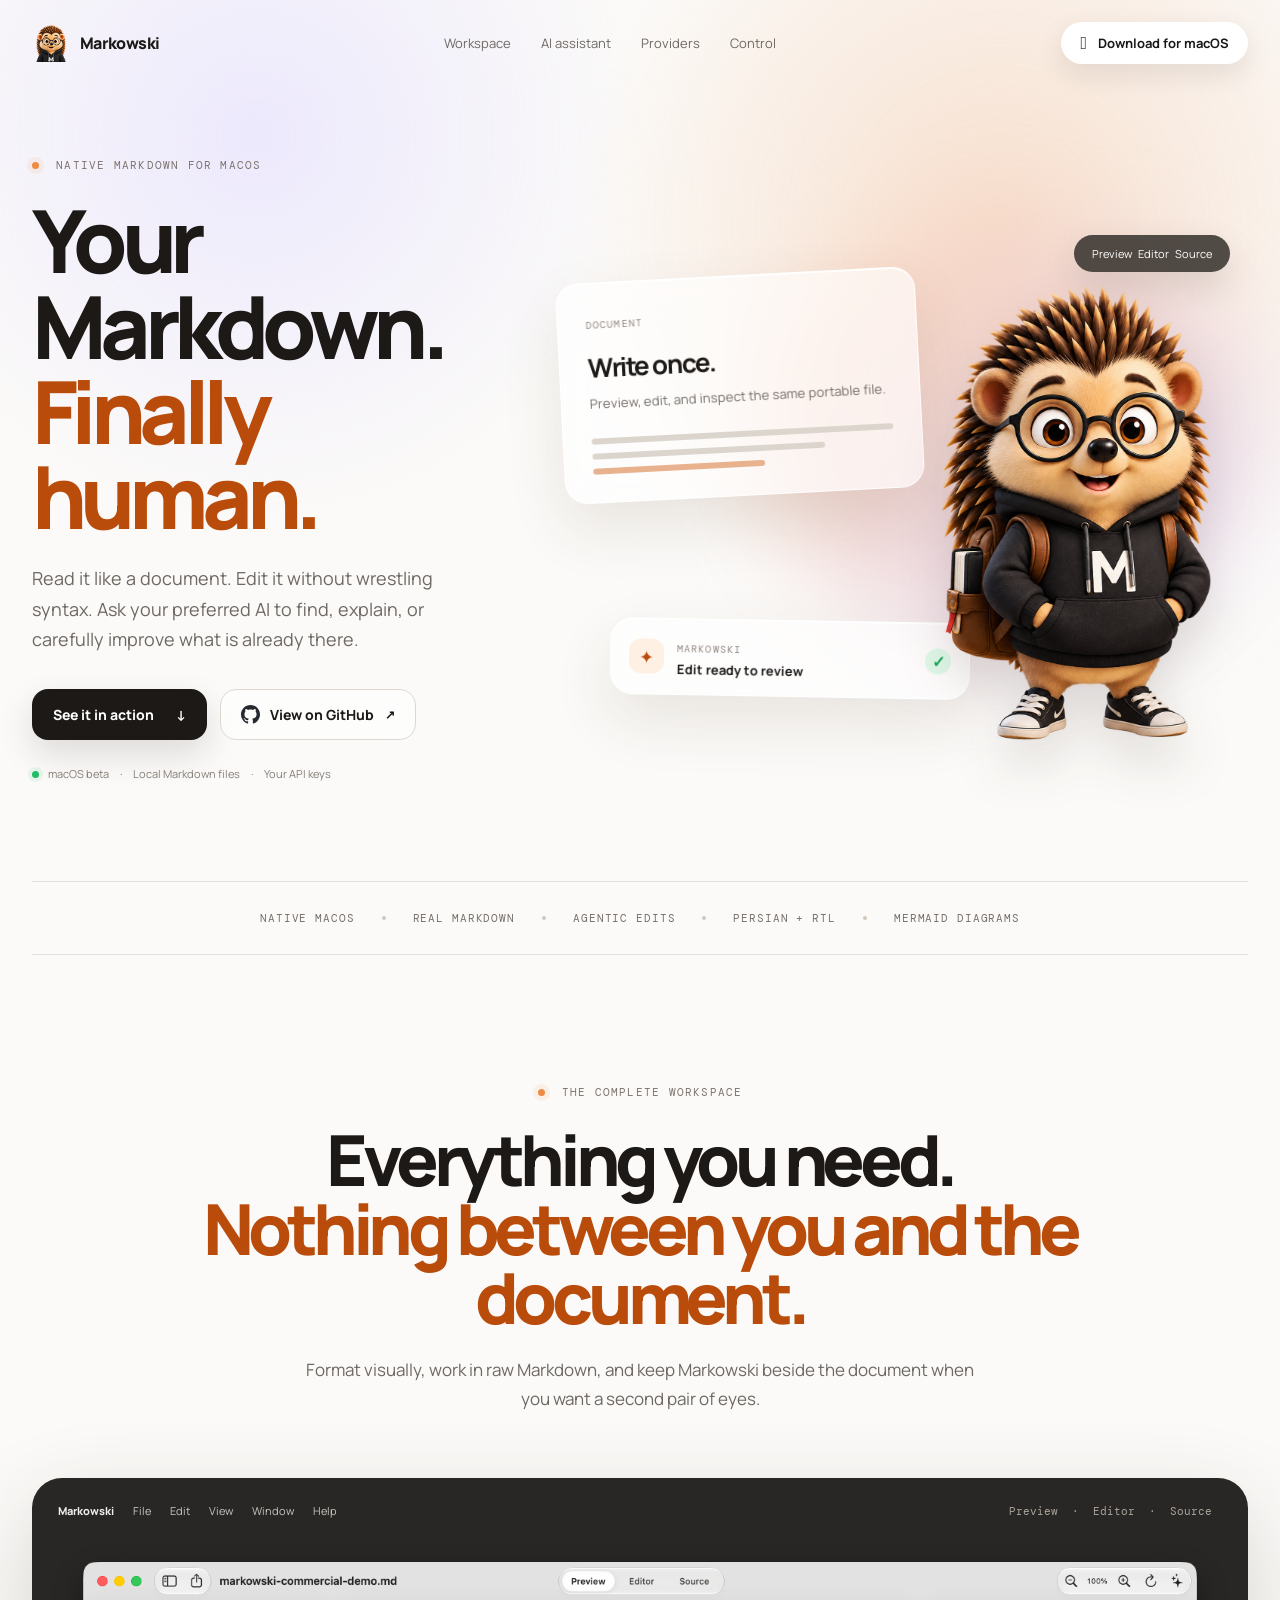
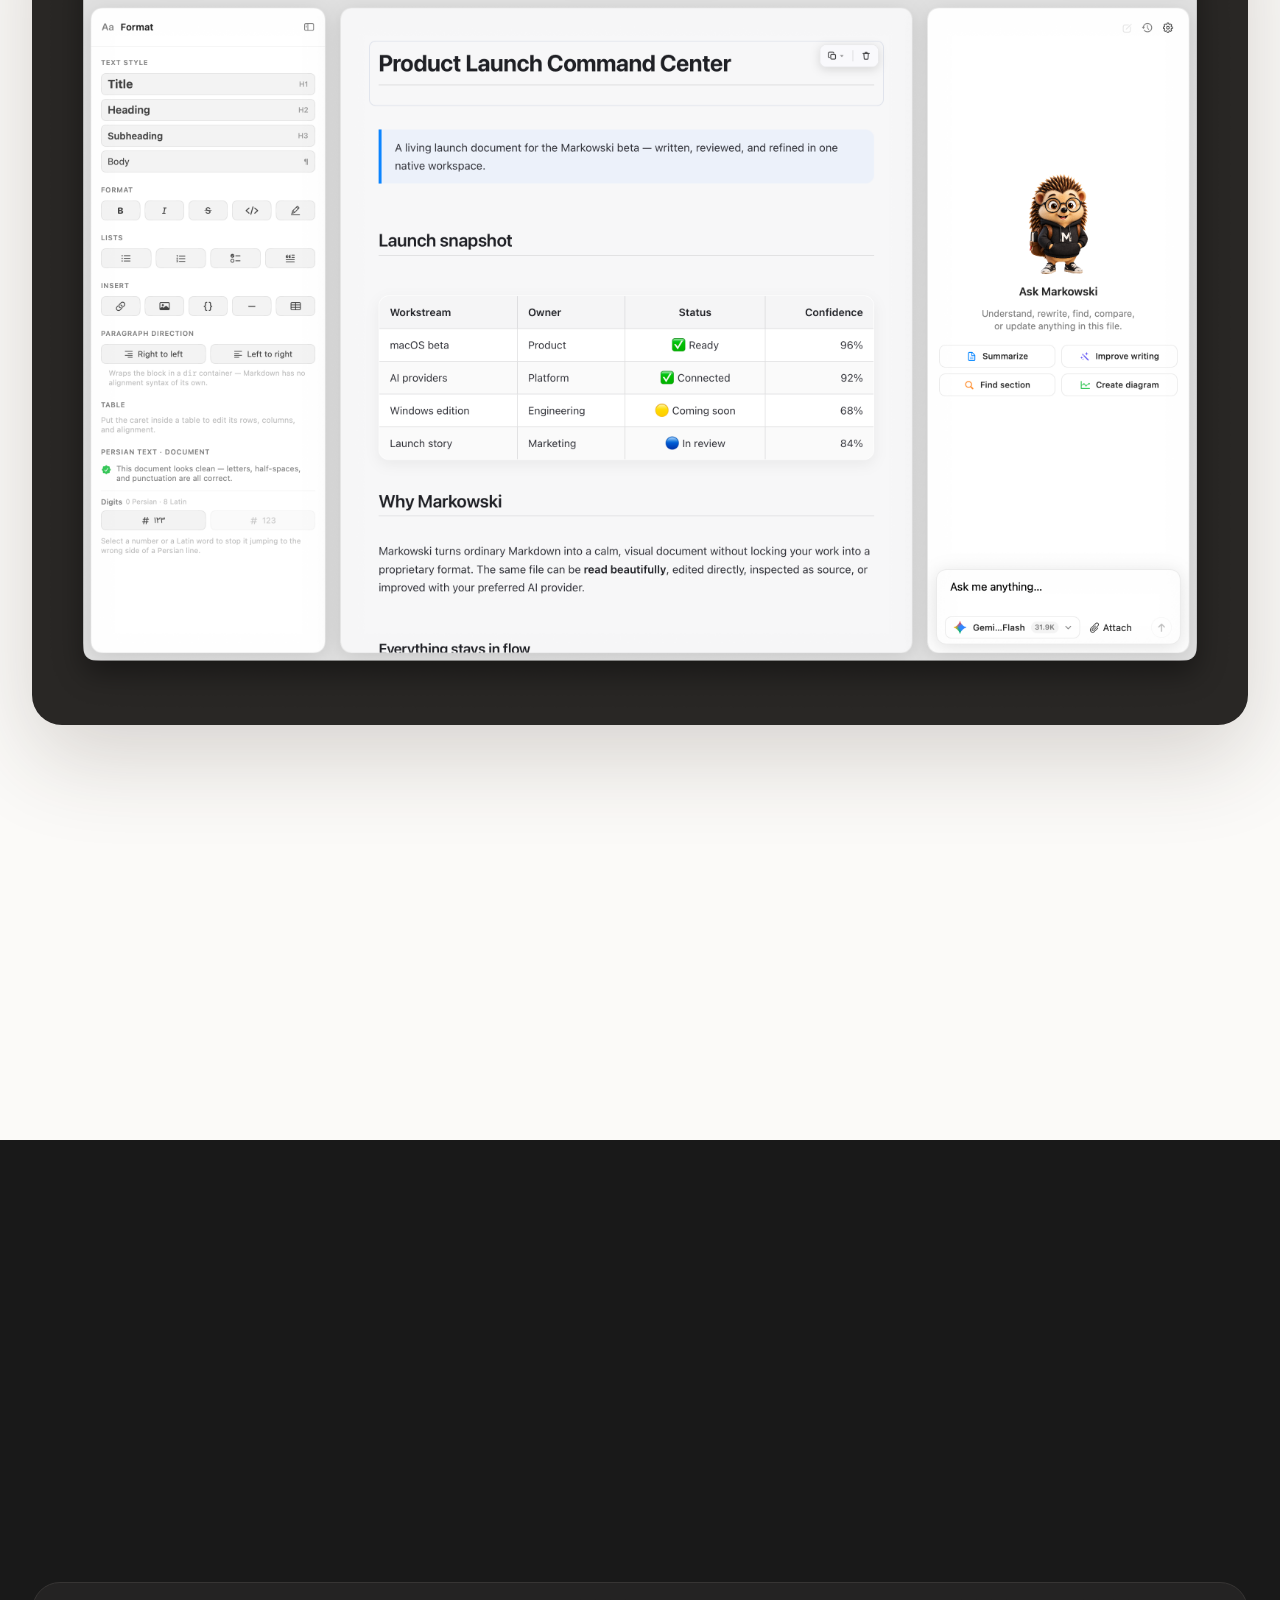
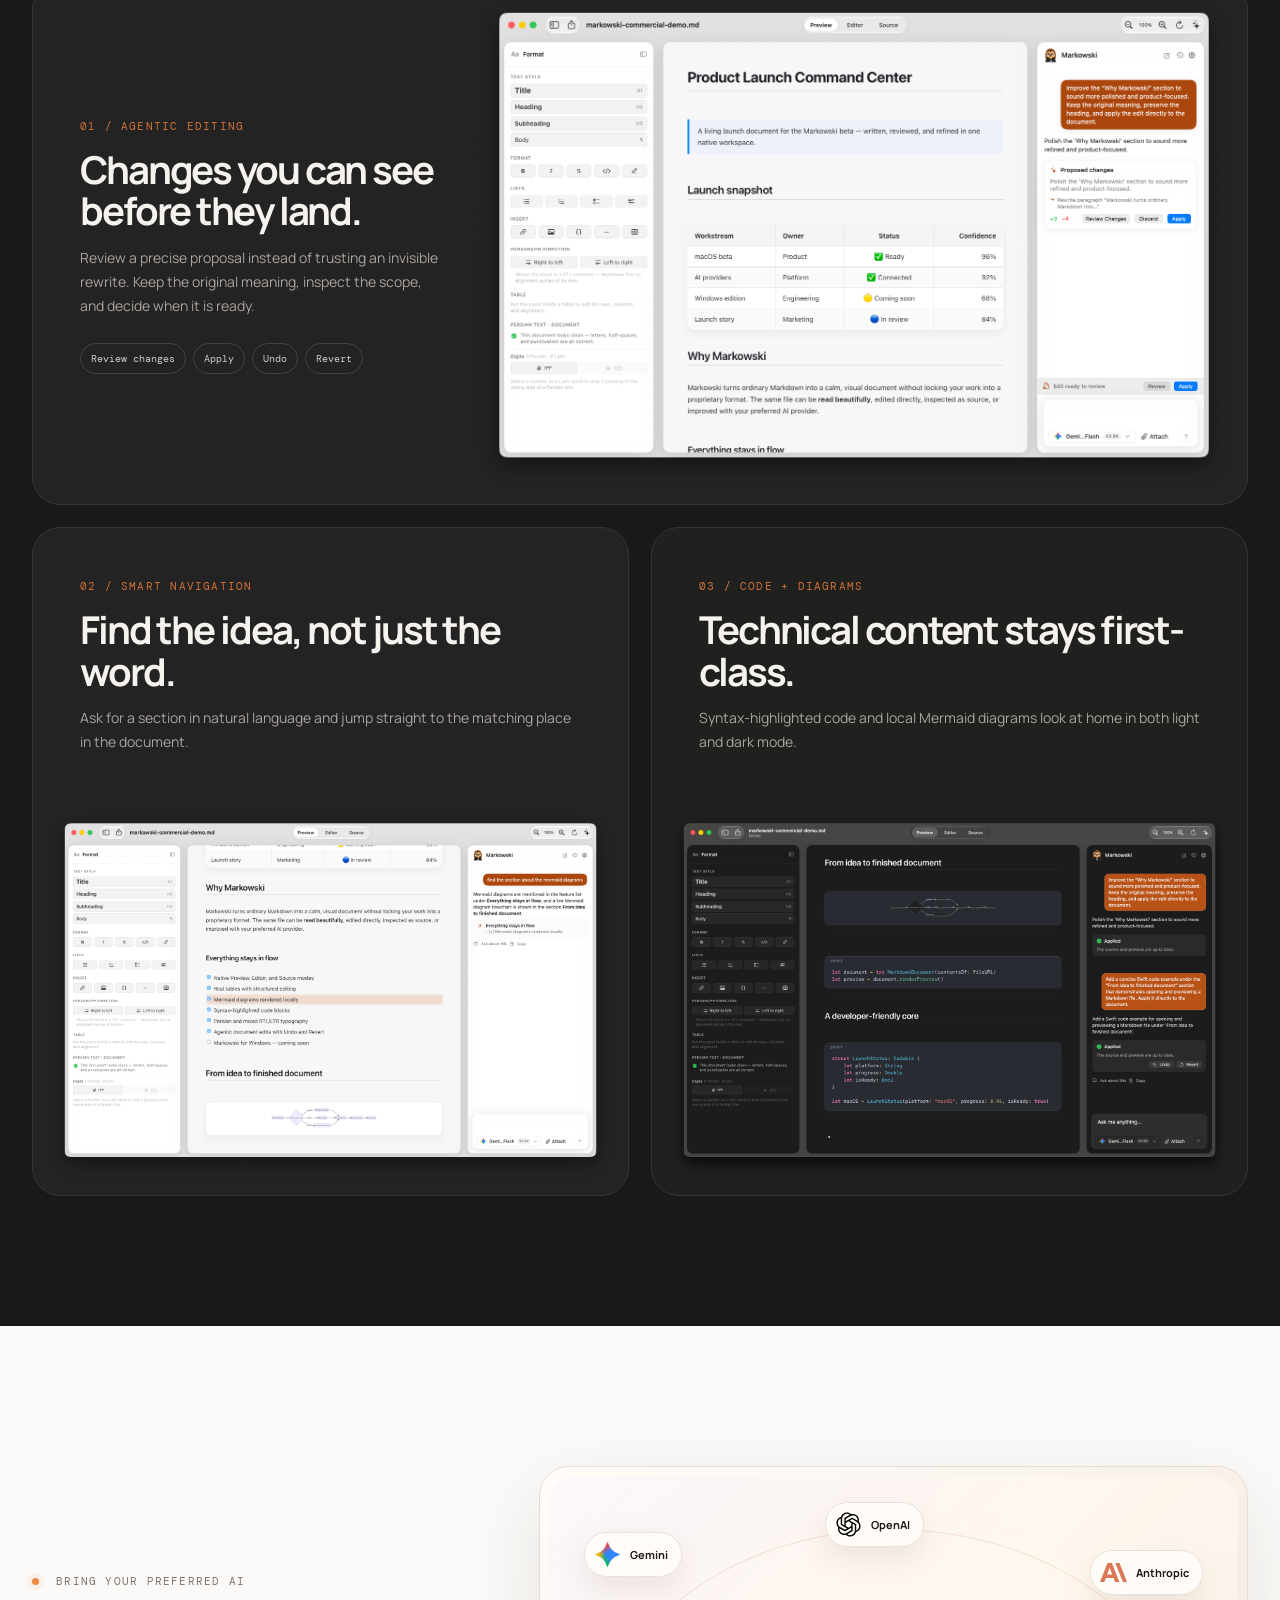
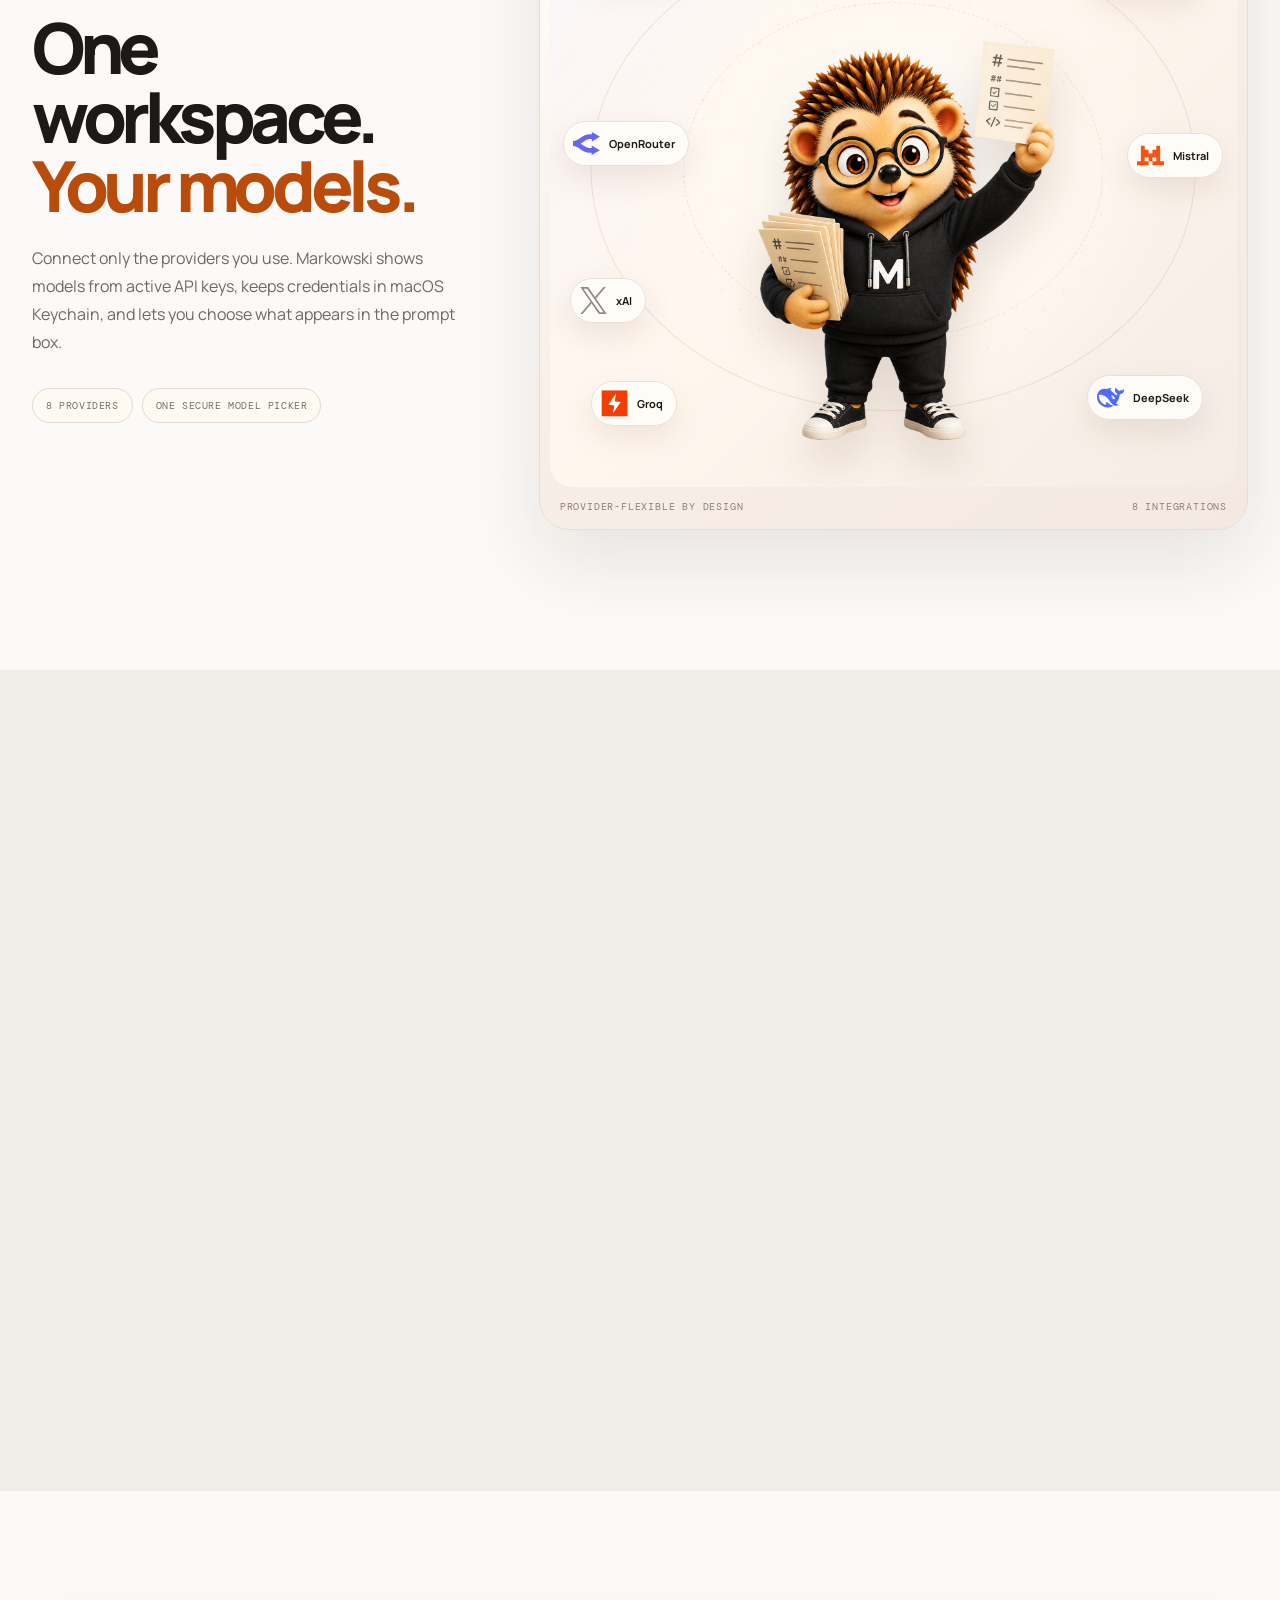
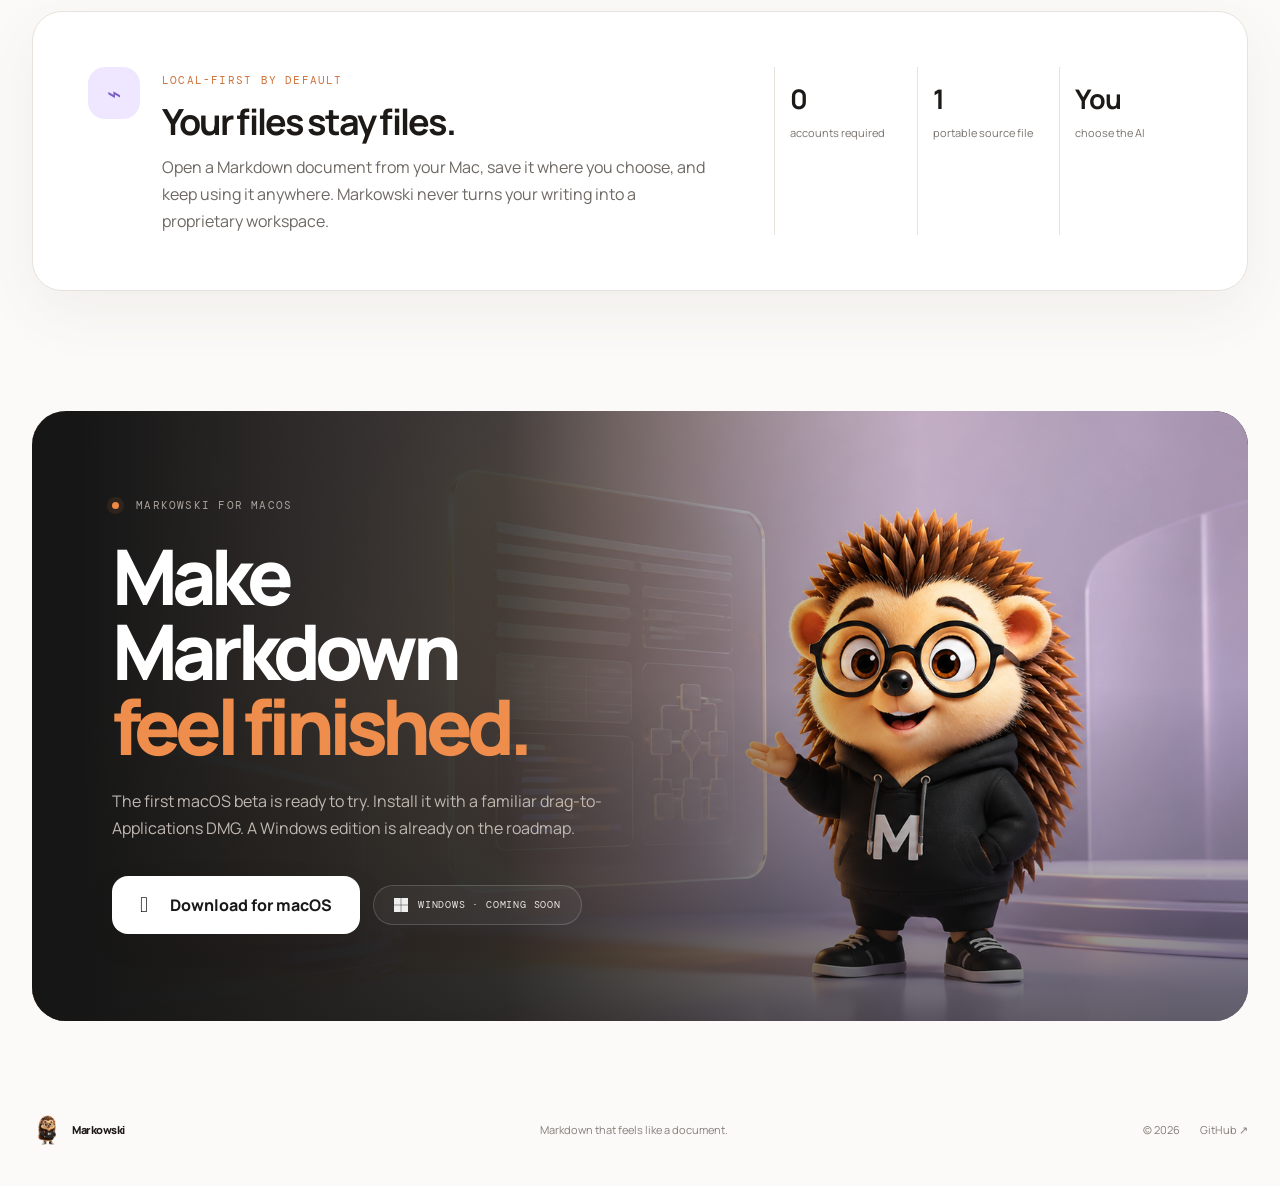
==== commit 49f22742: "Polish responsive website highlights" ====
--- a/website/index.html
+++ b/website/index.html
@@ -36,7 +36,11 @@
         <p>Read it like a document. Edit it without wrestling syntax. Ask your preferred AI to find, explain, or carefully improve what is already there.</p>
         <div class="hero-actions">
           <a class="button button-dark" href="#workspace">See it in action <span>↓</span></a>
-          <a class="button button-quiet" href="https://github.com/smSamani/markowski">View on GitHub <span>↗</span></a>
+          <a class="button button-quiet github-button" href="https://github.com/smSamani/markowski">
+            <img class="github-mark" src="assets/github-mark.svg" alt="" />
+            <span>View on GitHub</span>
+            <span class="external-mark" aria-hidden="true">↗</span>
+          </a>
         </div>
         <div class="hero-meta">
           <span><i class="status-dot"></i> macOS beta</span>
--- a/website/styles.css
+++ b/website/styles.css
@@ -75,3 +75,21 @@
 
 .node-xai{left:3%;bottom:27%}
 @media(max-width:760px){.node-xai{left:2%;bottom:27%}}
+
+/* Browser-comment polish: GitHub action, responsive highlights, and centered provider art. */
+.github-button{gap:10px}
+.github-mark{width:19px;height:19px;display:block;flex:0 0 auto}
+.github-button .external-mark{font-size:12px;margin-left:1px}
+.provider-mascot{left:50%;bottom:22px;height:74%;object-position:center;transform:translateX(-50%)}
+
+@media(max-width:760px){
+  .logo-strip{min-height:0;padding:16px;display:grid;grid-template-columns:repeat(2,minmax(0,1fr));gap:9px;overflow:visible;white-space:normal;text-align:center;border:1px solid var(--line);border-radius:20px}
+  .logo-strip i{display:none}
+  .logo-strip span{width:100%;padding:9px 7px;border:1px solid #eee5dd;border-radius:999px;background:#fffaf6;font-size:9px;line-height:1.25}
+  .logo-strip span:last-of-type{grid-column:1/-1;width:auto;justify-self:center;padding-inline:18px}
+  .provider-mascot{height:68%;bottom:28px}
+}
+
+@media(max-width:480px){
+  .provider-mascot{height:60%;bottom:30px}
+}
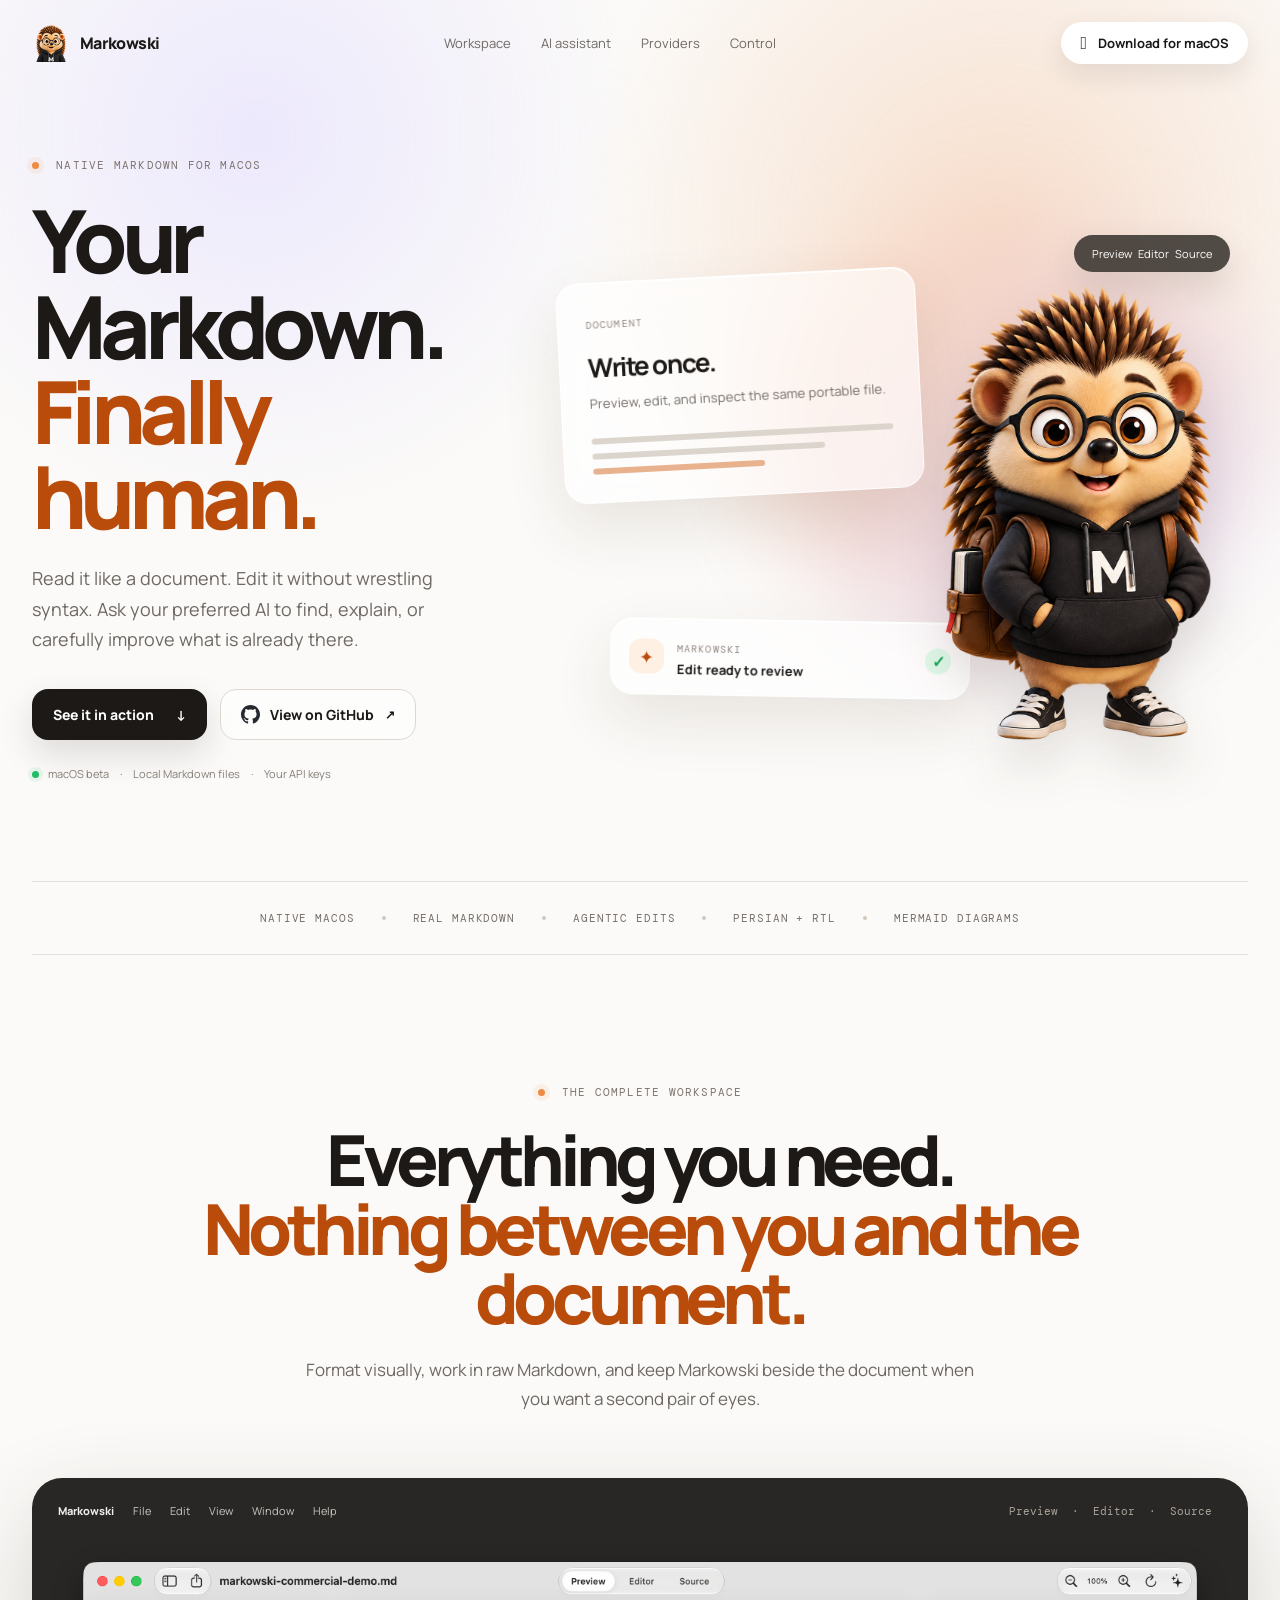
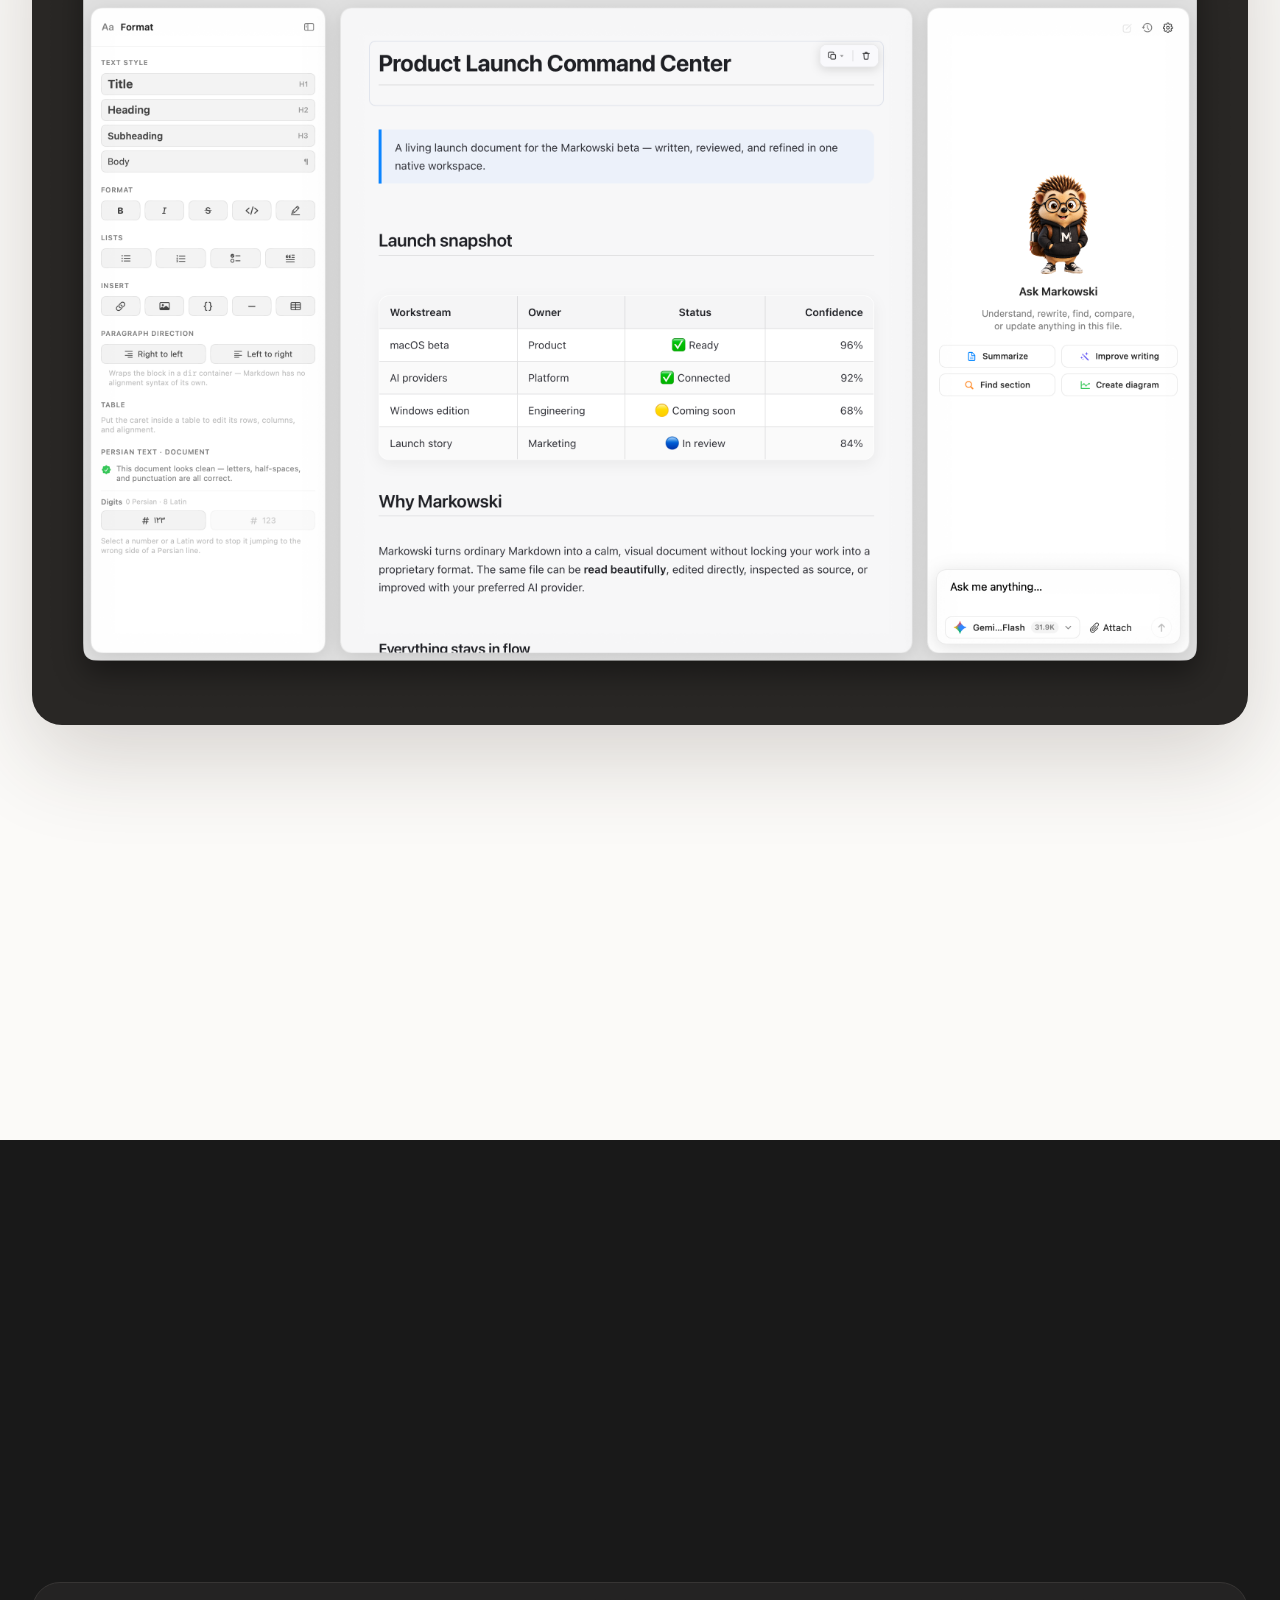
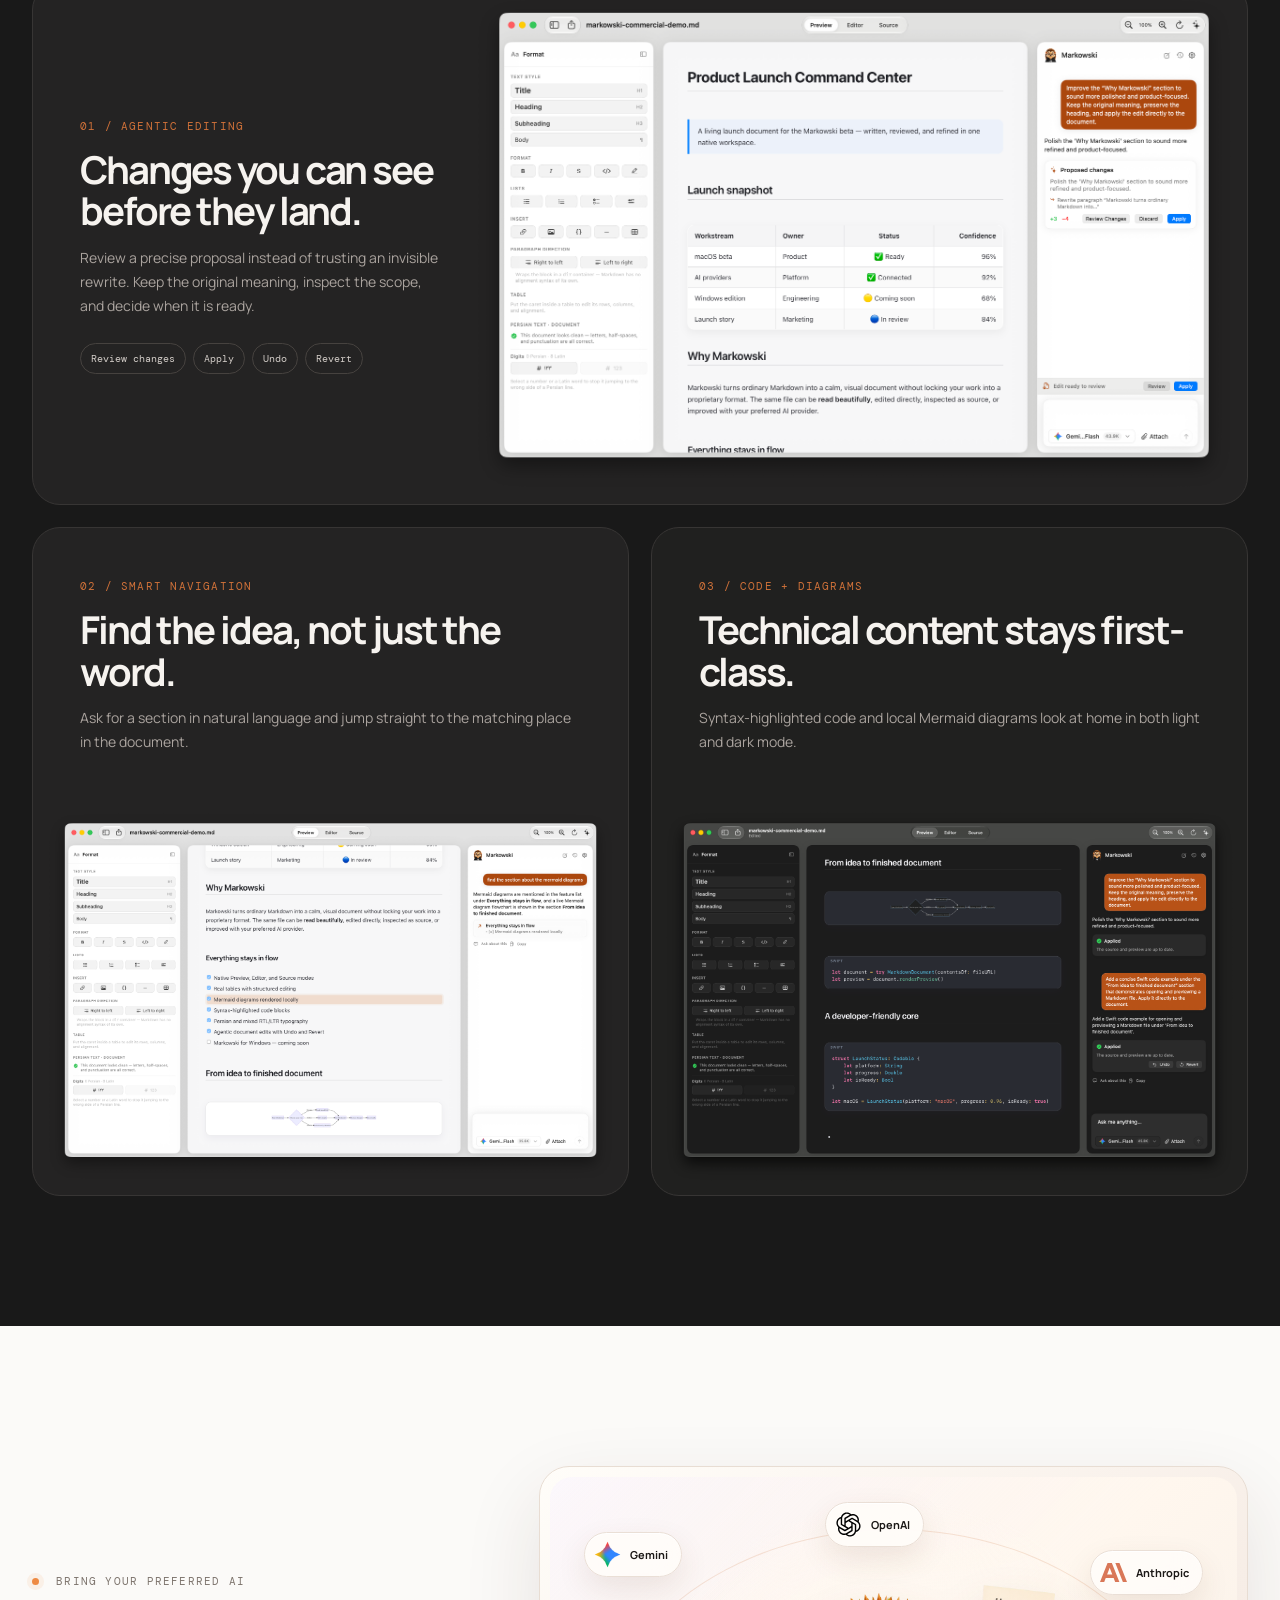
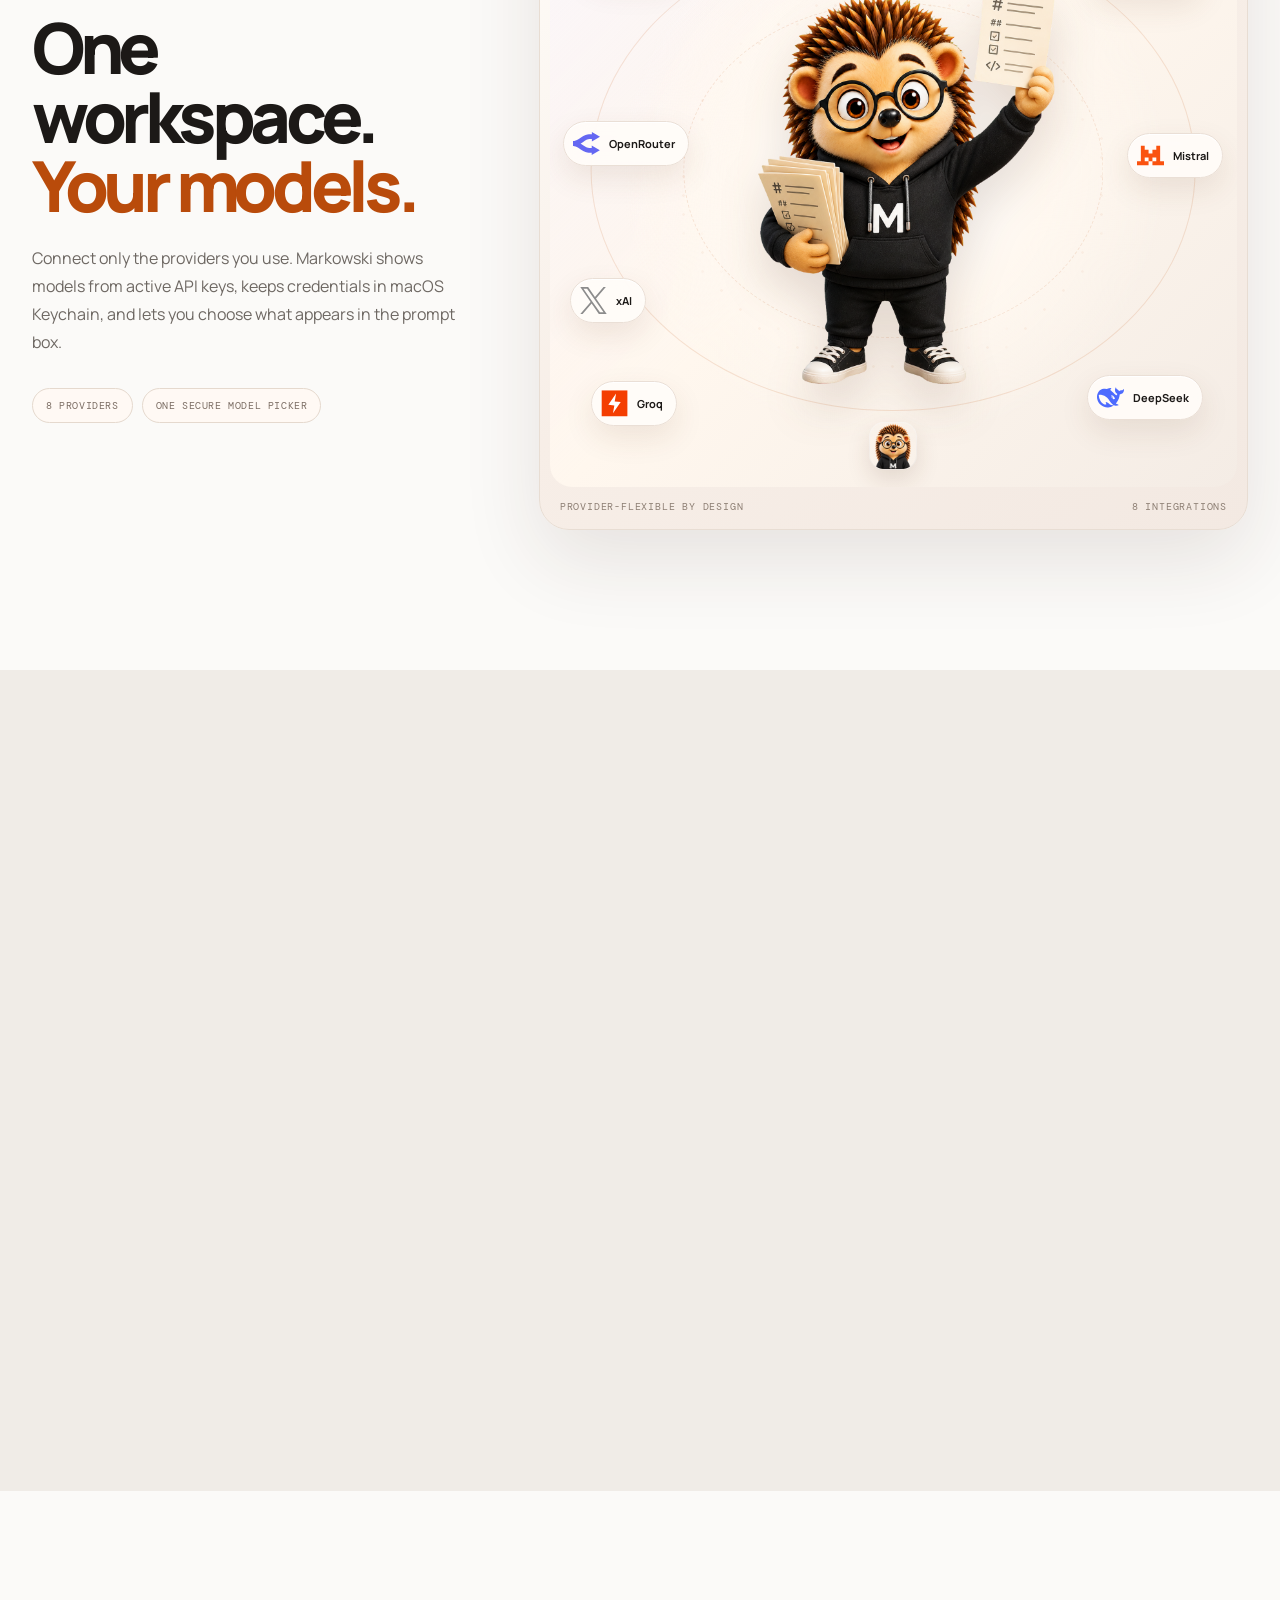
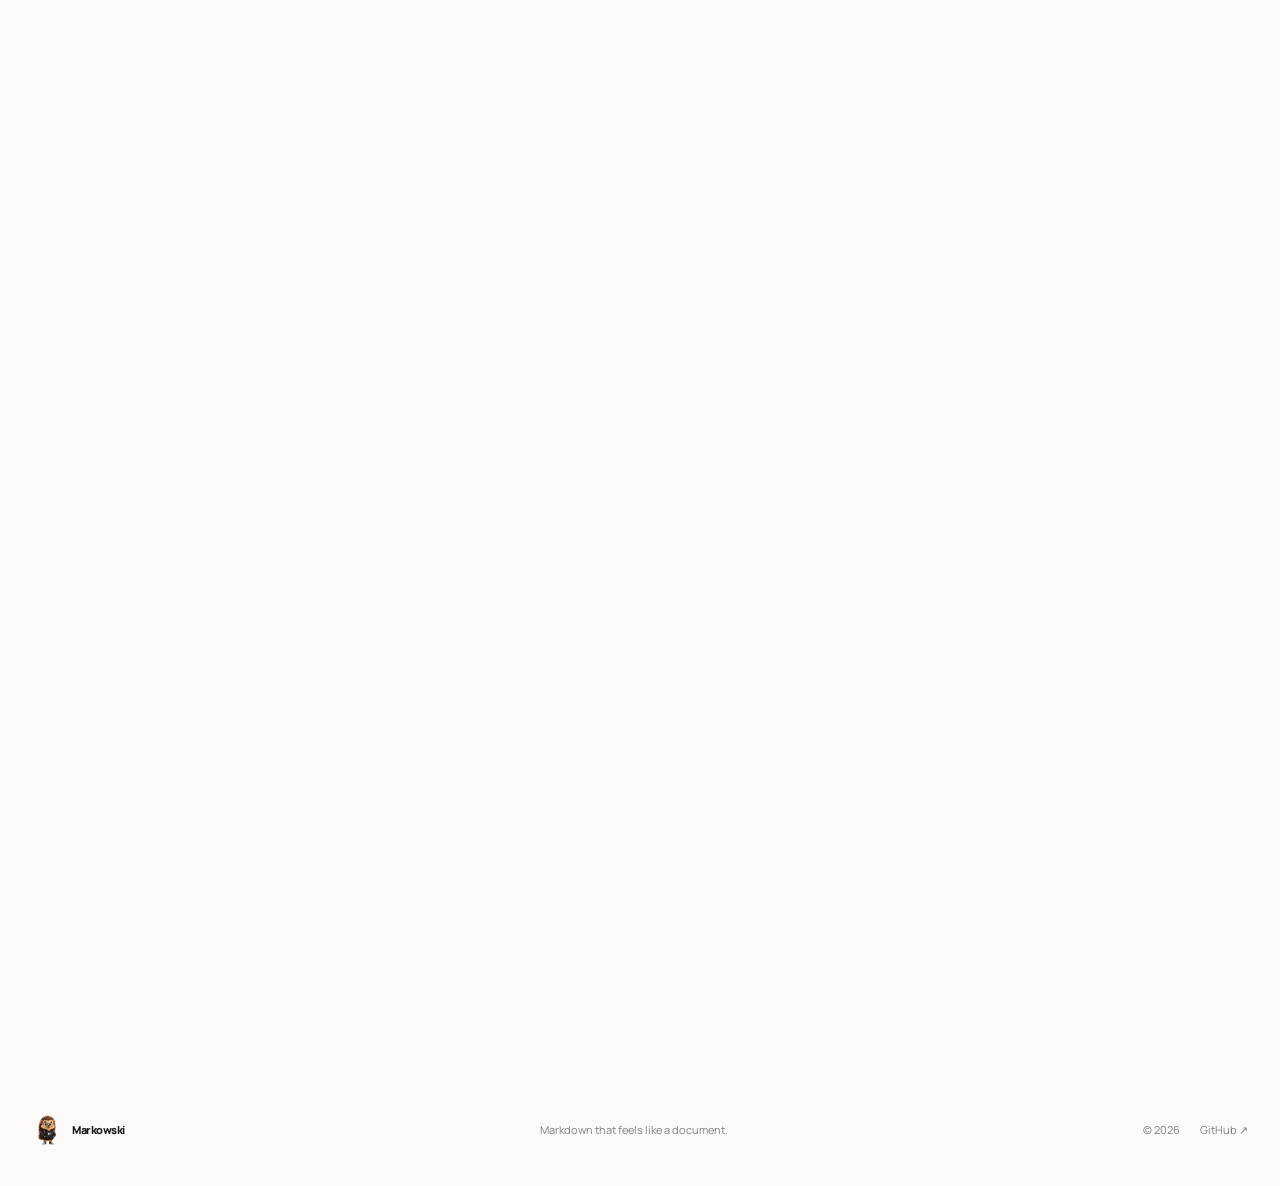
==== commit 0d7cda78: "Center provider mascot and fix mobile download" ====
--- a/website/index.html
+++ b/website/index.html
@@ -139,6 +139,7 @@
           <span class="provider-node node-xai"><img src="assets/providers/xai.svg" alt="" /><b>xAI</b></span>
           <span class="provider-node node-deepseek"><img src="assets/providers/deepseek.svg" alt="" /><b>DeepSeek</b></span>
           <img class="provider-mascot" src="assets/art/markowski-provider.png" alt="Markowski holding a stack of Markdown documents and raising a document in the air" />
+          <img class="provider-floor-logo" src="assets/markowski-logo.png" alt="" aria-hidden="true" />
         </div>
         <div class="art-caption"><span>Provider-flexible by design</span><span>8 integrations</span></div>
       </div>
--- a/website/styles.css
+++ b/website/styles.css
@@ -80,16 +80,33 @@
 .github-button{gap:10px}
 .github-mark{width:19px;height:19px;display:block;flex:0 0 auto}
 .github-button .external-mark{font-size:12px;margin-left:1px}
-.provider-mascot{left:50%;bottom:22px;height:74%;object-position:center;transform:translateX(-50%)}
+.provider-mascot{left:50%;bottom:78px;height:74%;object-position:center;transform:translateX(-50%)}
+.provider-floor-logo{position:absolute;z-index:4;left:50%;bottom:18px;width:46px;height:46px;object-fit:cover;border-radius:14px;transform:translateX(-50%);box-shadow:0 10px 24px #56321e24,0 0 0 1px #fff8}
 
 @media(max-width:760px){
   .logo-strip{min-height:0;padding:16px;display:grid;grid-template-columns:repeat(2,minmax(0,1fr));gap:9px;overflow:visible;white-space:normal;text-align:center;border:1px solid var(--line);border-radius:20px}
   .logo-strip i{display:none}
   .logo-strip span{width:100%;padding:9px 7px;border:1px solid #eee5dd;border-radius:999px;background:#fffaf6;font-size:9px;line-height:1.25}
   .logo-strip span:last-of-type{grid-column:1/-1;width:auto;justify-self:center;padding-inline:18px}
-  .provider-mascot{height:68%;bottom:28px}
+  .provider-mascot{height:68%;bottom:88px}
+  .provider-floor-logo{bottom:20px;width:44px;height:44px;border-radius:13px}
 }
 
 @media(max-width:480px){
-  .provider-mascot{height:60%;bottom:30px}
+  .provider-mascot{height:60%;bottom:100px}
 }
+
+@media(max-width:760px){
+  .hero-copy .hero-actions{width:100%;gap:8px;flex-wrap:nowrap}
+  .hero-copy .hero-actions .button{flex:1 1 0;min-width:0;padding:14px 10px;gap:8px;font-size:12px;white-space:nowrap}
+  .hero-copy .hero-actions .github-mark{width:17px;height:17px}
+  .download-copy .hero-actions{width:min(100%,310px);display:grid;grid-template-columns:1fr;gap:10px;align-items:stretch}
+  .download-copy .button-light,.download-copy .coming-soon{width:100%;min-width:0;min-height:52px;box-sizing:border-box}
+  .download-copy .button-light{padding:14px 18px;gap:10px;font-size:13px;white-space:nowrap}
+}
+
+@media(max-width:360px){
+  .hero-copy .hero-actions{gap:6px}
+  .hero-copy .hero-actions .button{padding-inline:8px;gap:6px;font-size:11px}
+  .hero-copy .hero-actions .external-mark{display:none}
+}
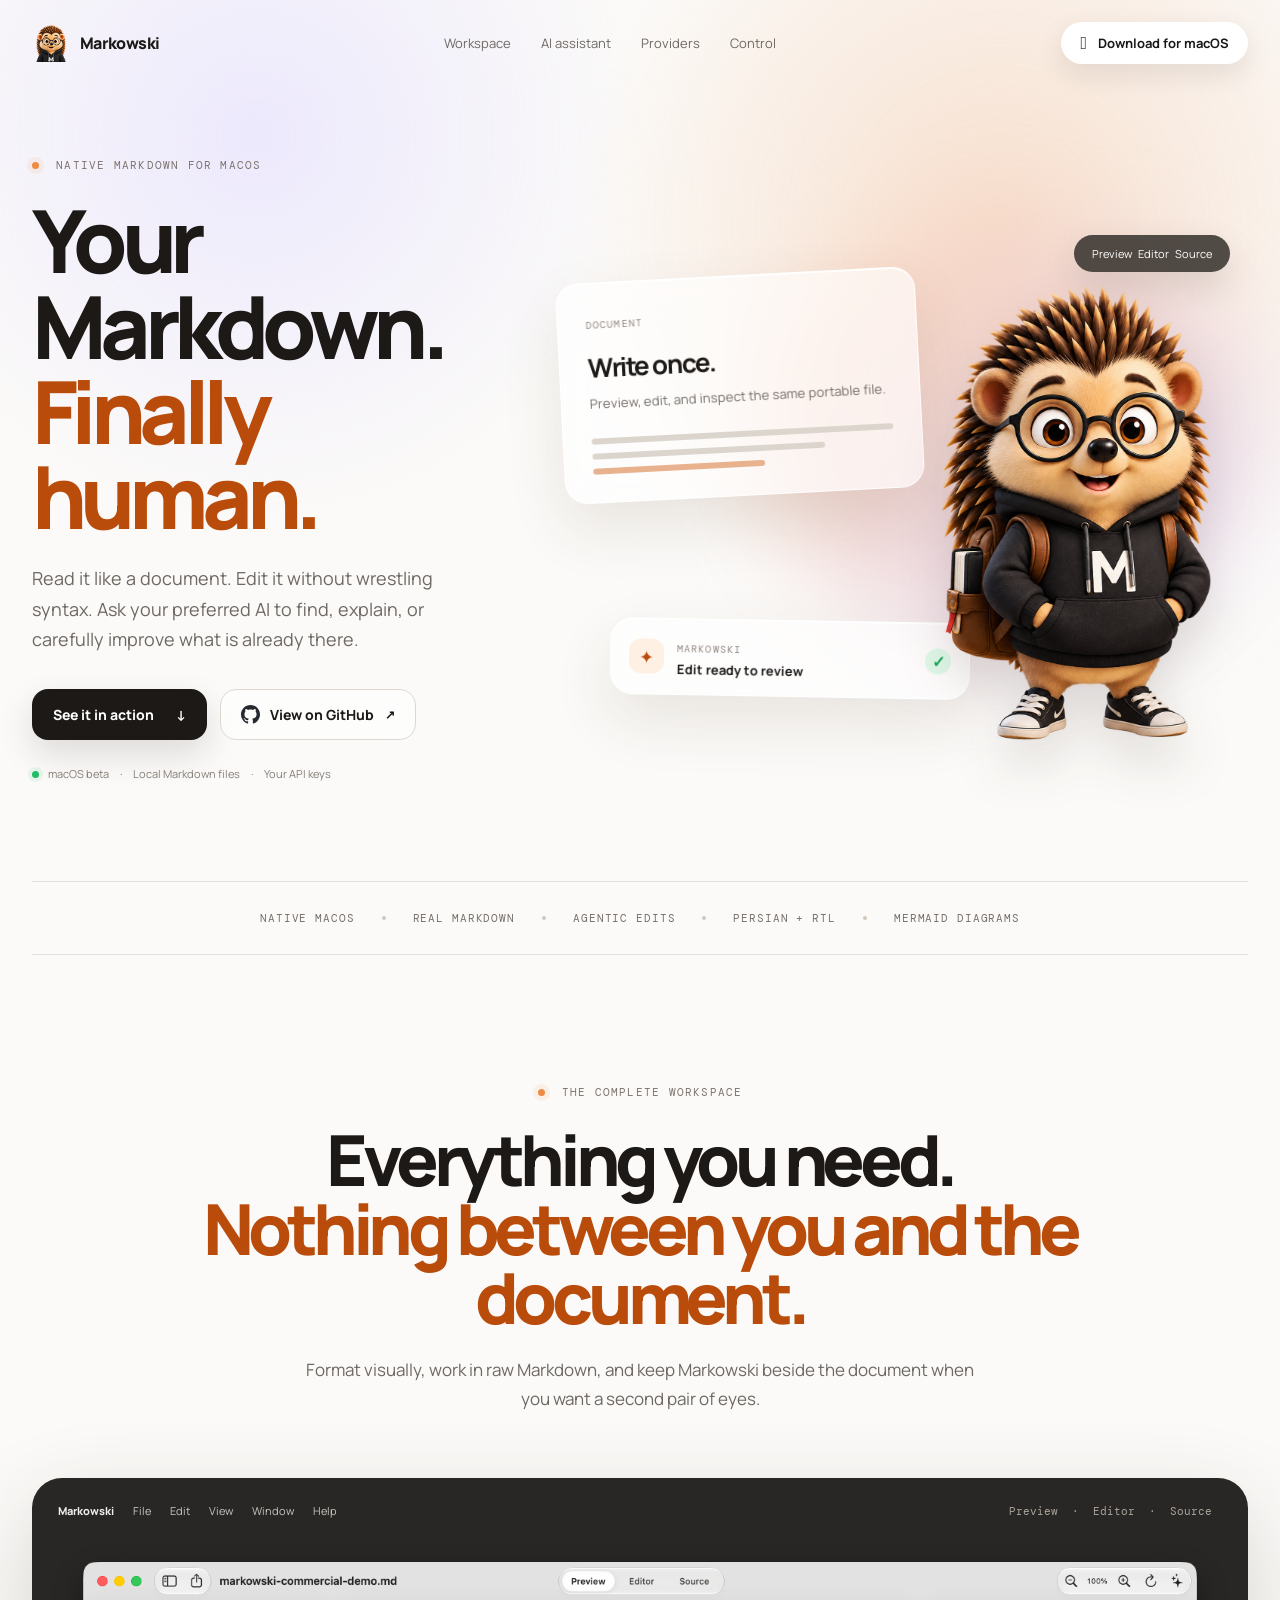
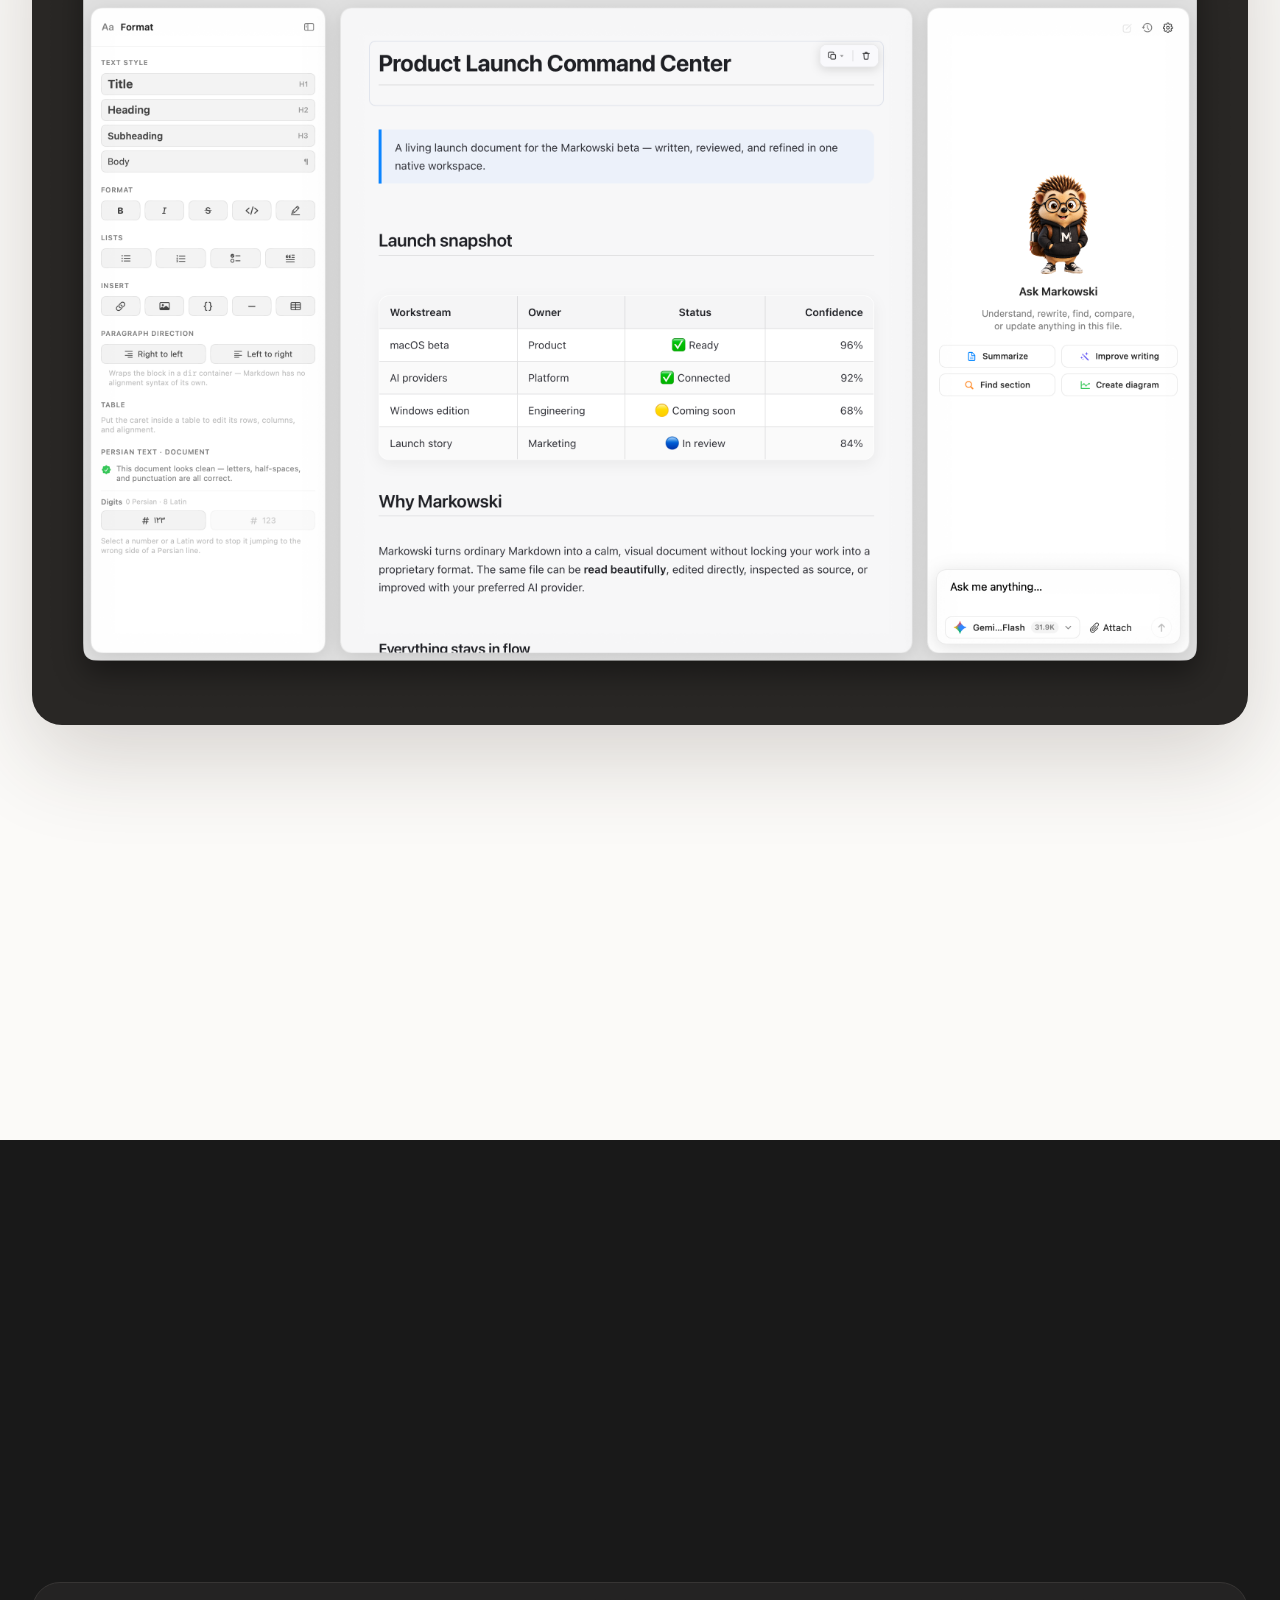
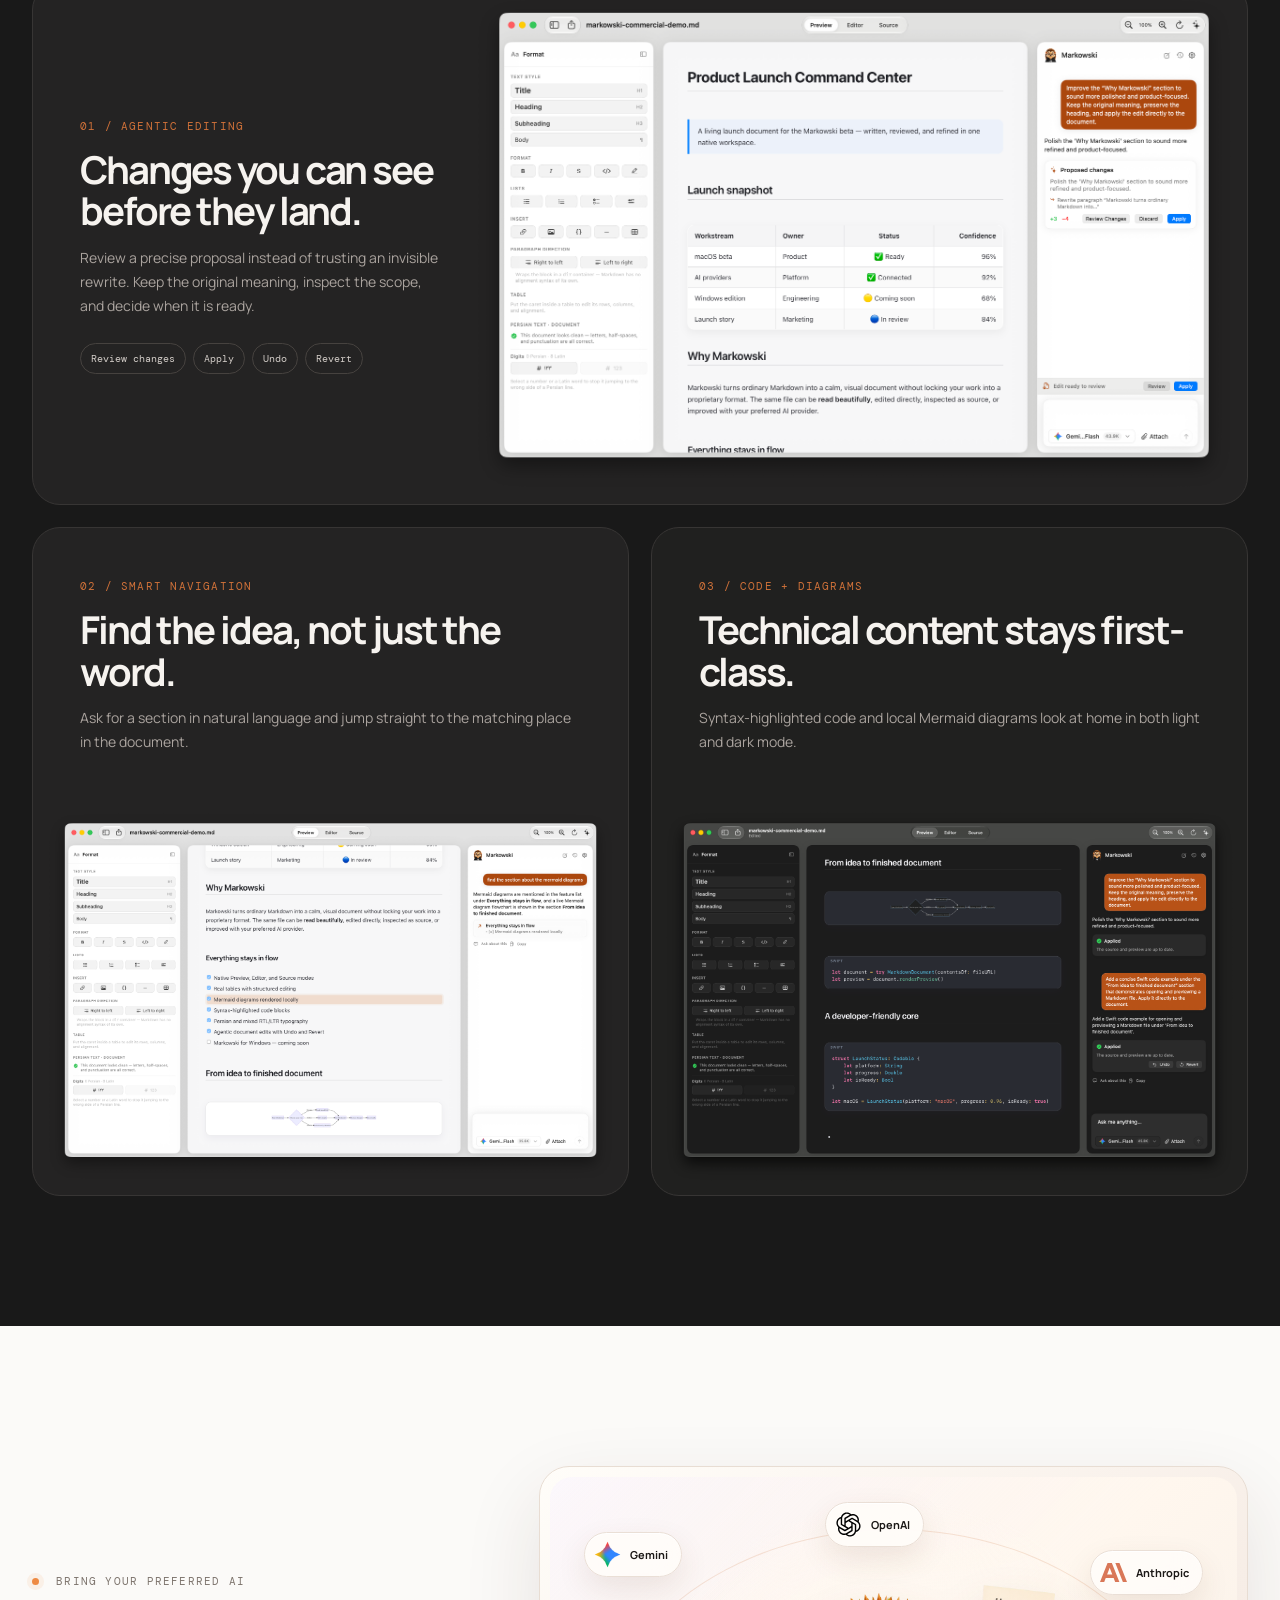
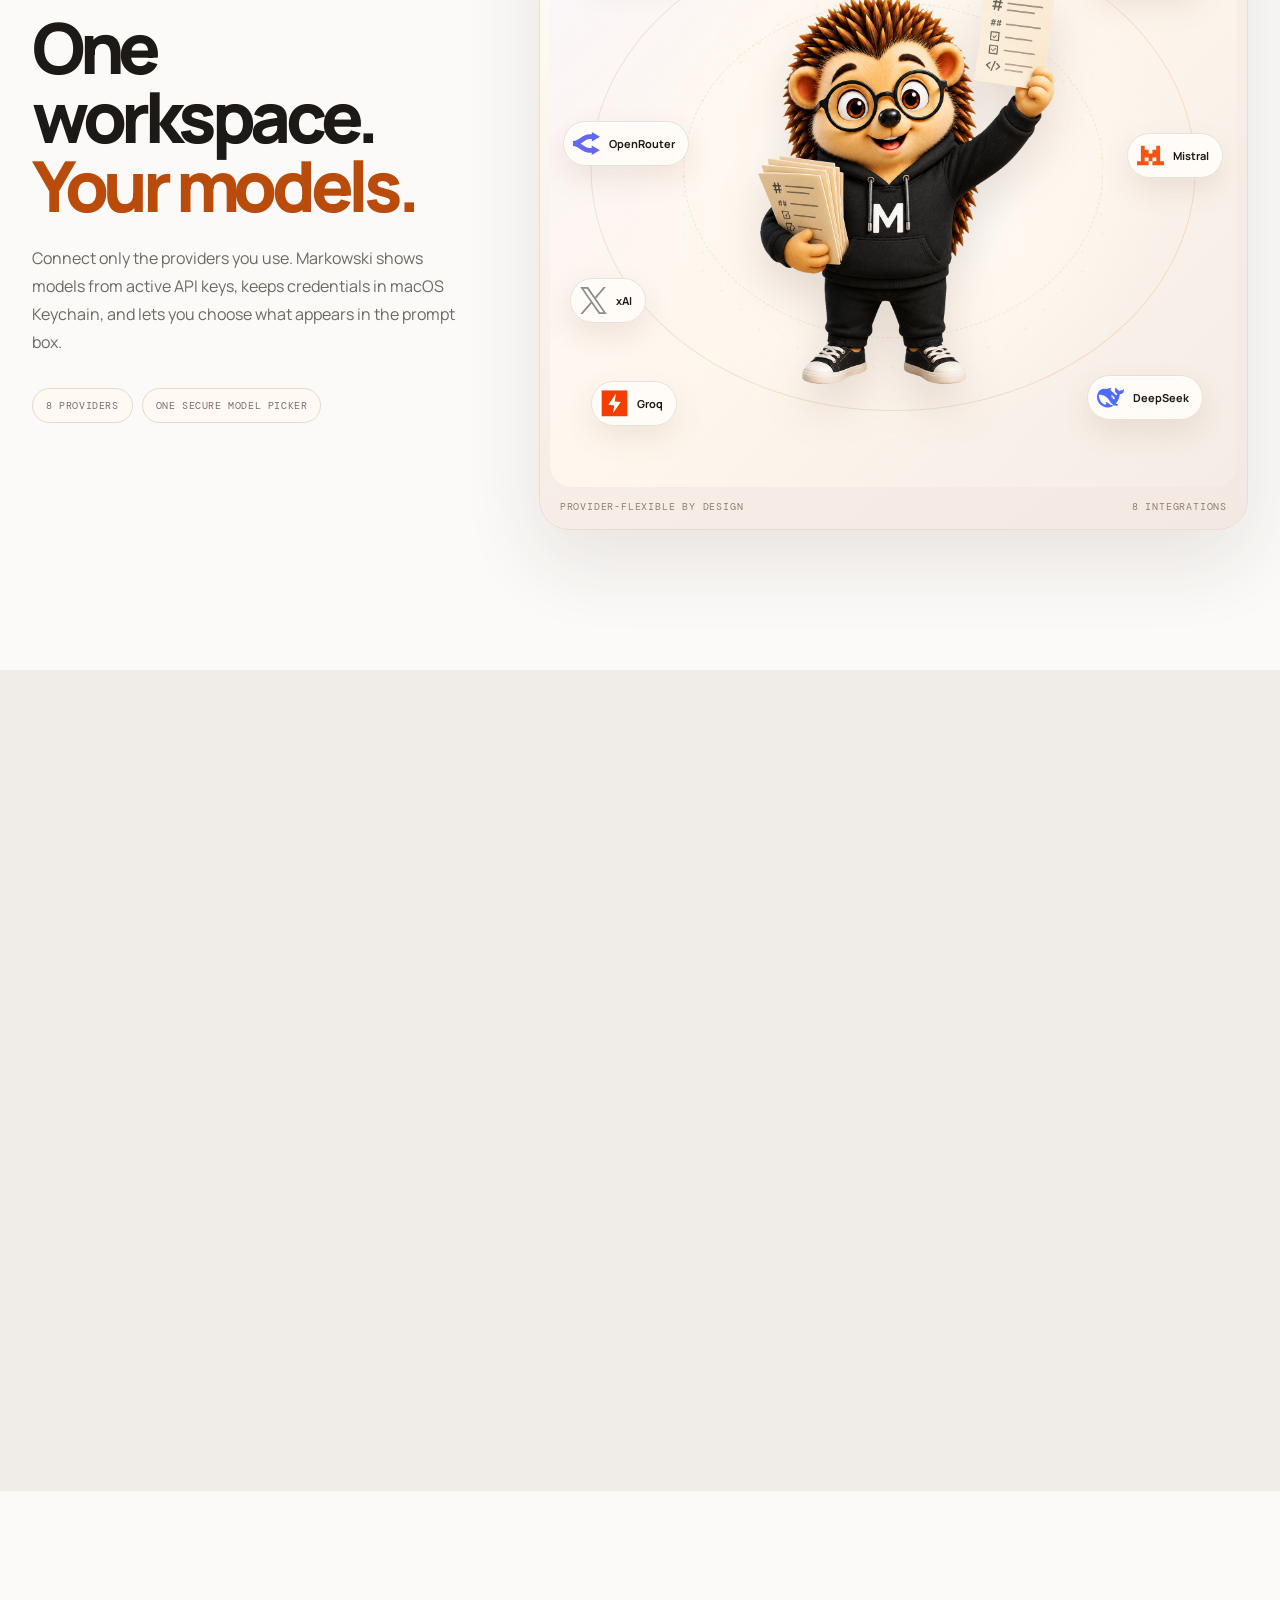
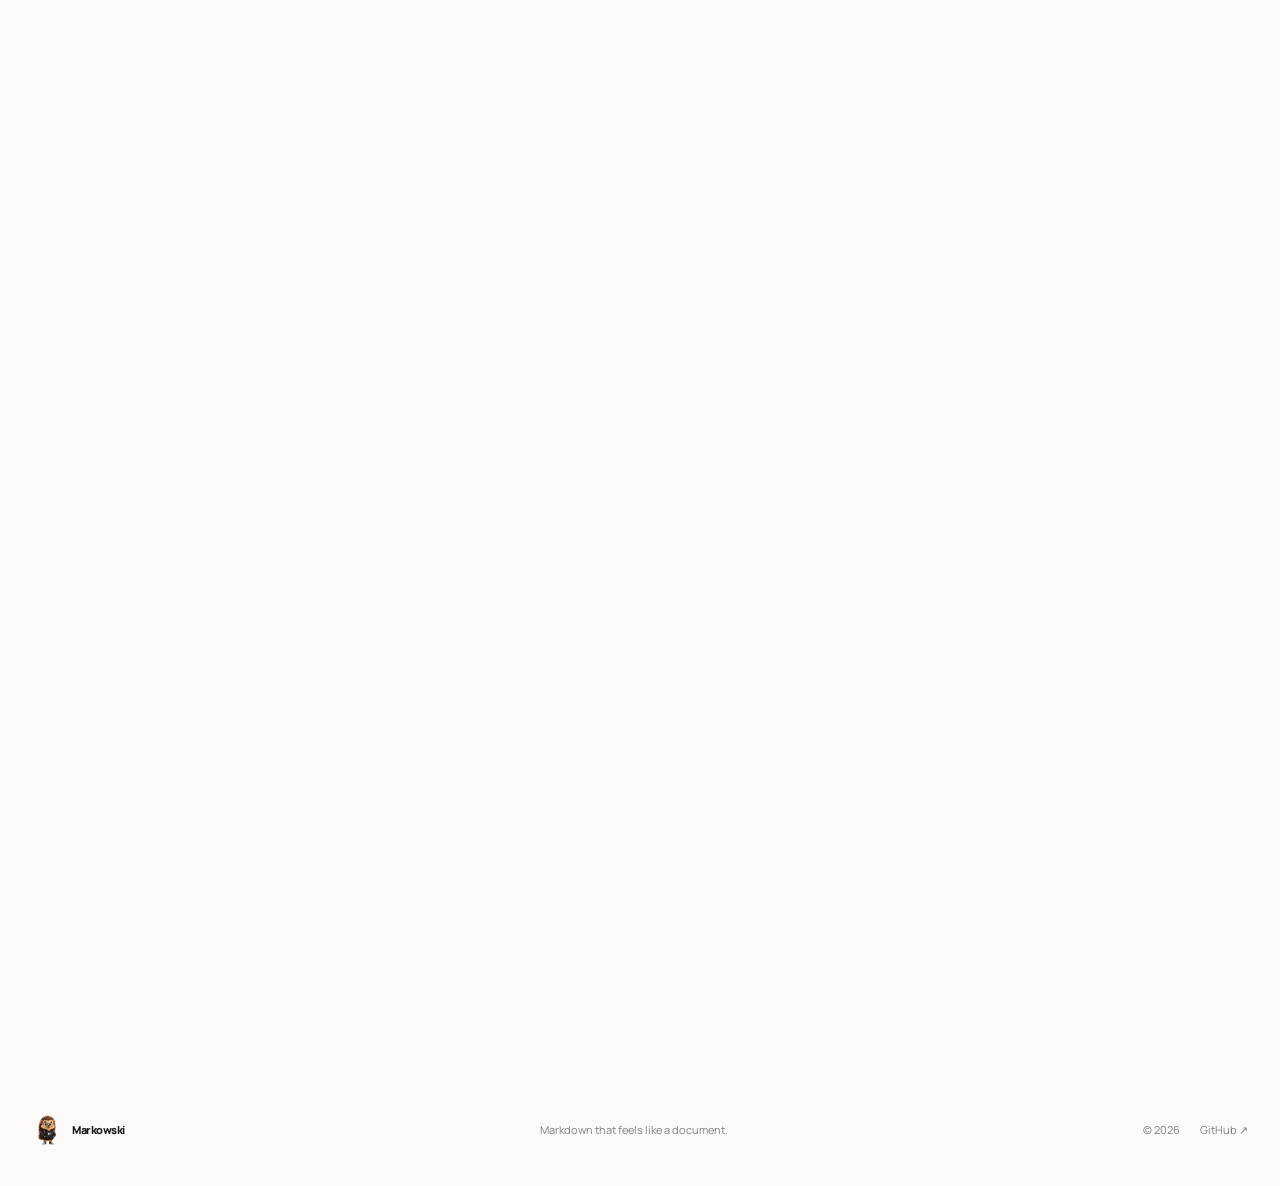
==== commit 5a784bc3: "Remove duplicate provider artwork" ====
--- a/website/index.html
+++ b/website/index.html
@@ -139,7 +139,6 @@
           <span class="provider-node node-xai"><img src="assets/providers/xai.svg" alt="" /><b>xAI</b></span>
           <span class="provider-node node-deepseek"><img src="assets/providers/deepseek.svg" alt="" /><b>DeepSeek</b></span>
           <img class="provider-mascot" src="assets/art/markowski-provider.png" alt="Markowski holding a stack of Markdown documents and raising a document in the air" />
-          <img class="provider-floor-logo" src="assets/markowski-logo.png" alt="" aria-hidden="true" />
         </div>
         <div class="art-caption"><span>Provider-flexible by design</span><span>8 integrations</span></div>
       </div>
--- a/website/styles.css
+++ b/website/styles.css
@@ -81,7 +81,6 @@
 .github-mark{width:19px;height:19px;display:block;flex:0 0 auto}
 .github-button .external-mark{font-size:12px;margin-left:1px}
 .provider-mascot{left:50%;bottom:78px;height:74%;object-position:center;transform:translateX(-50%)}
-.provider-floor-logo{position:absolute;z-index:4;left:50%;bottom:18px;width:46px;height:46px;object-fit:cover;border-radius:14px;transform:translateX(-50%);box-shadow:0 10px 24px #56321e24,0 0 0 1px #fff8}
 
 @media(max-width:760px){
   .logo-strip{min-height:0;padding:16px;display:grid;grid-template-columns:repeat(2,minmax(0,1fr));gap:9px;overflow:visible;white-space:normal;text-align:center;border:1px solid var(--line);border-radius:20px}
@@ -89,7 +88,6 @@
   .logo-strip span{width:100%;padding:9px 7px;border:1px solid #eee5dd;border-radius:999px;background:#fffaf6;font-size:9px;line-height:1.25}
   .logo-strip span:last-of-type{grid-column:1/-1;width:auto;justify-self:center;padding-inline:18px}
   .provider-mascot{height:68%;bottom:88px}
-  .provider-floor-logo{bottom:20px;width:44px;height:44px;border-radius:13px}
 }
 
 @media(max-width:480px){
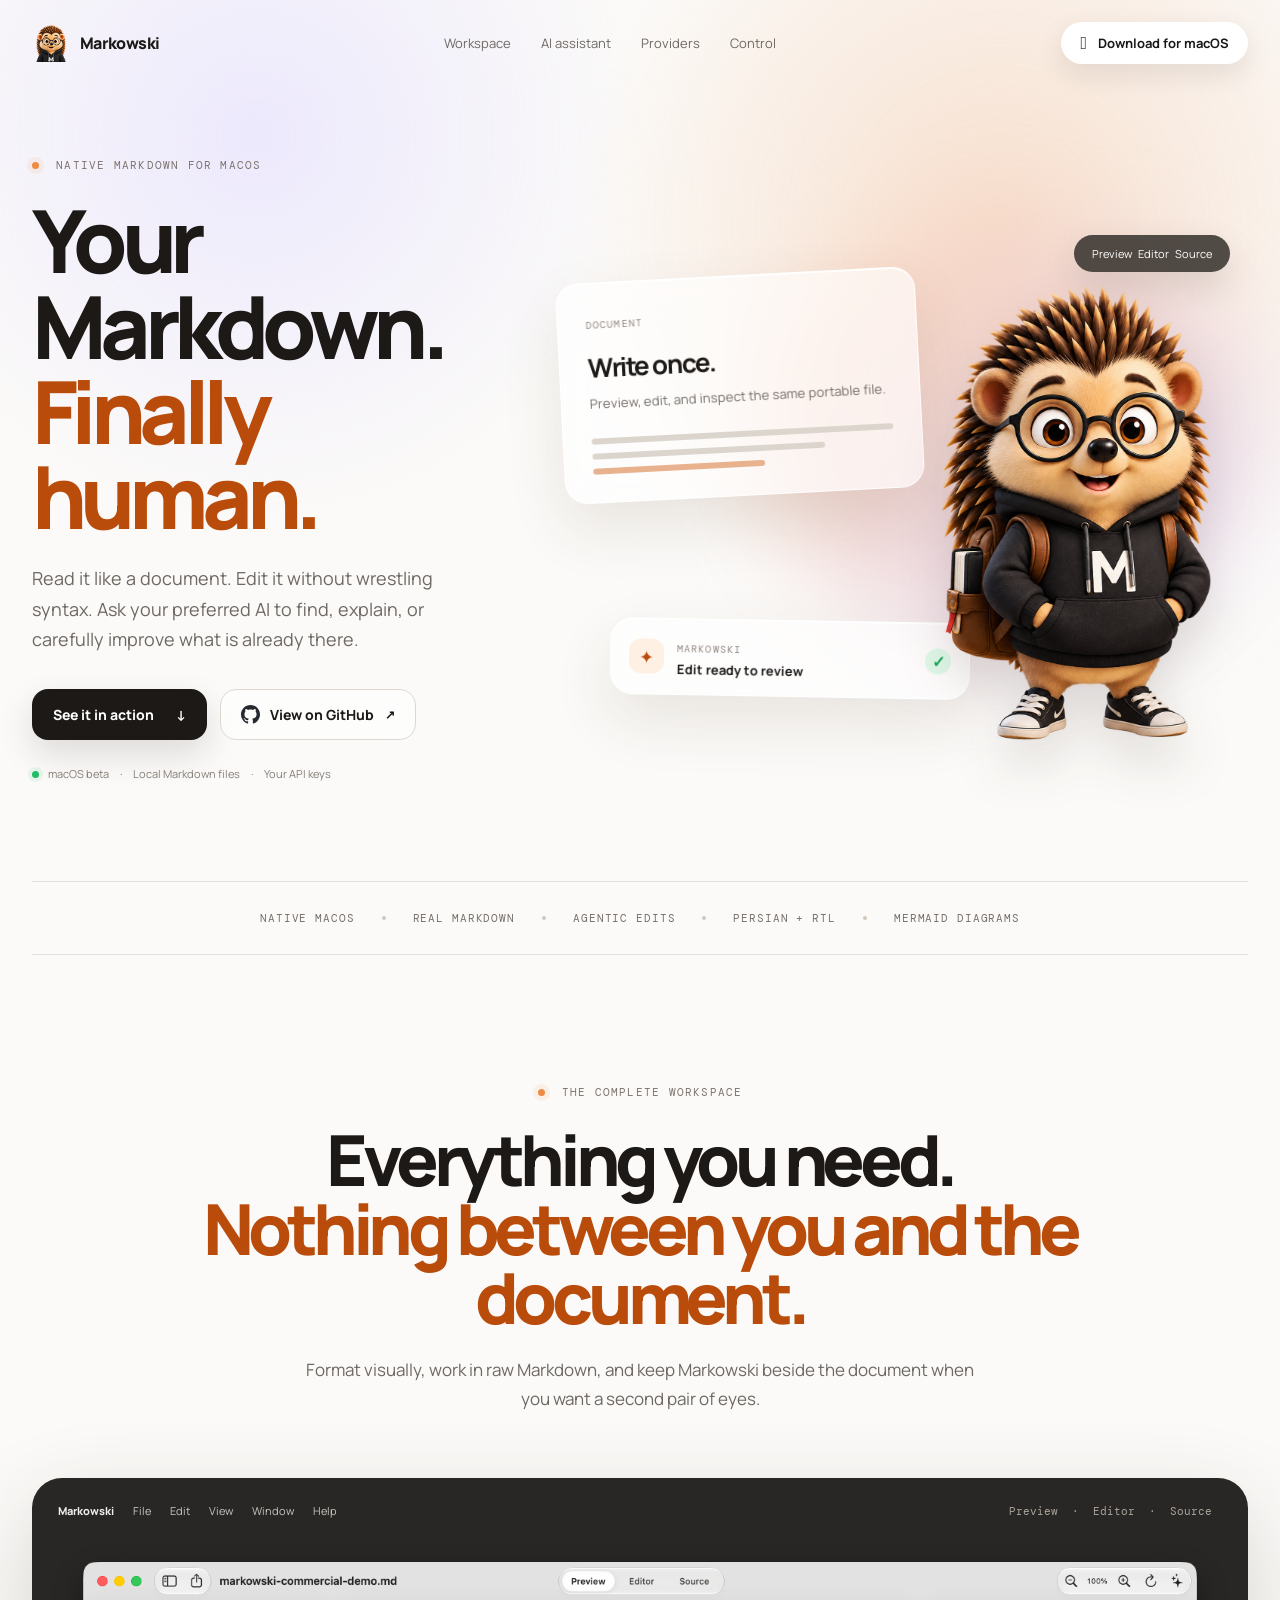
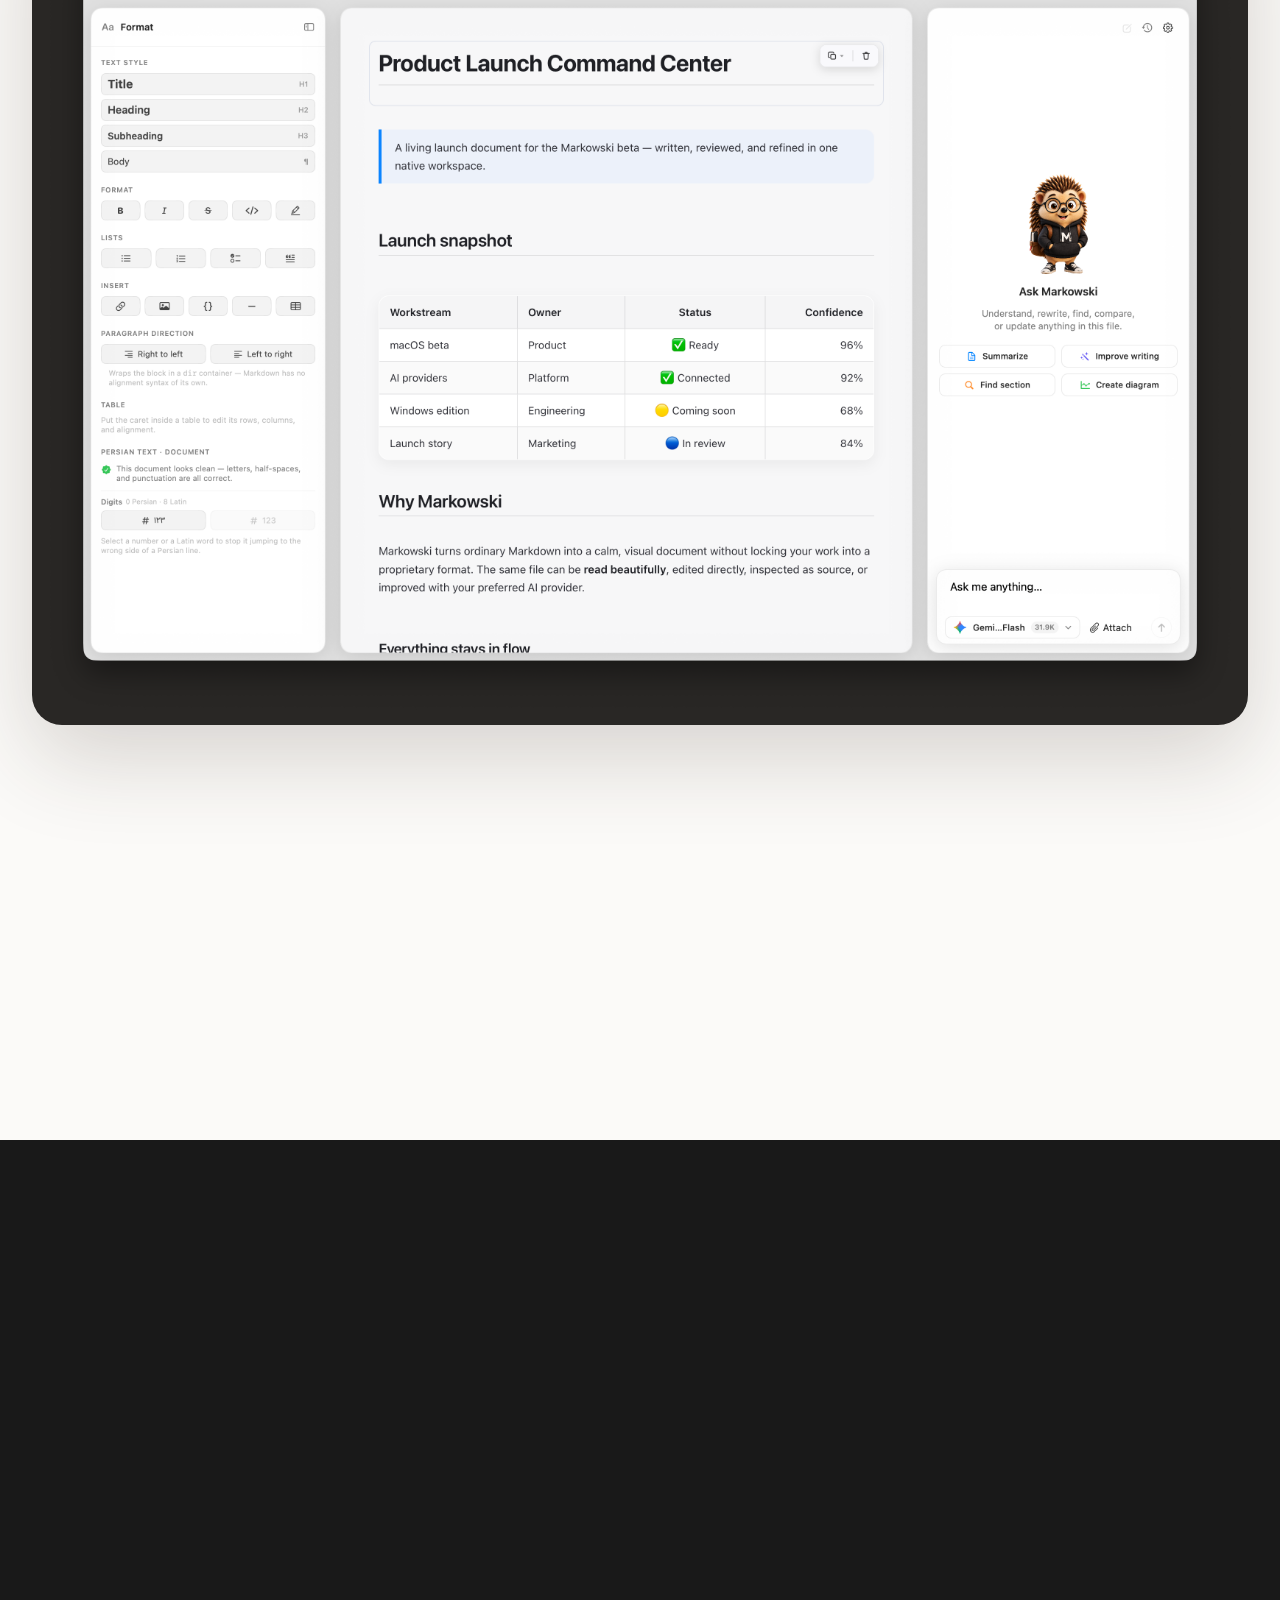
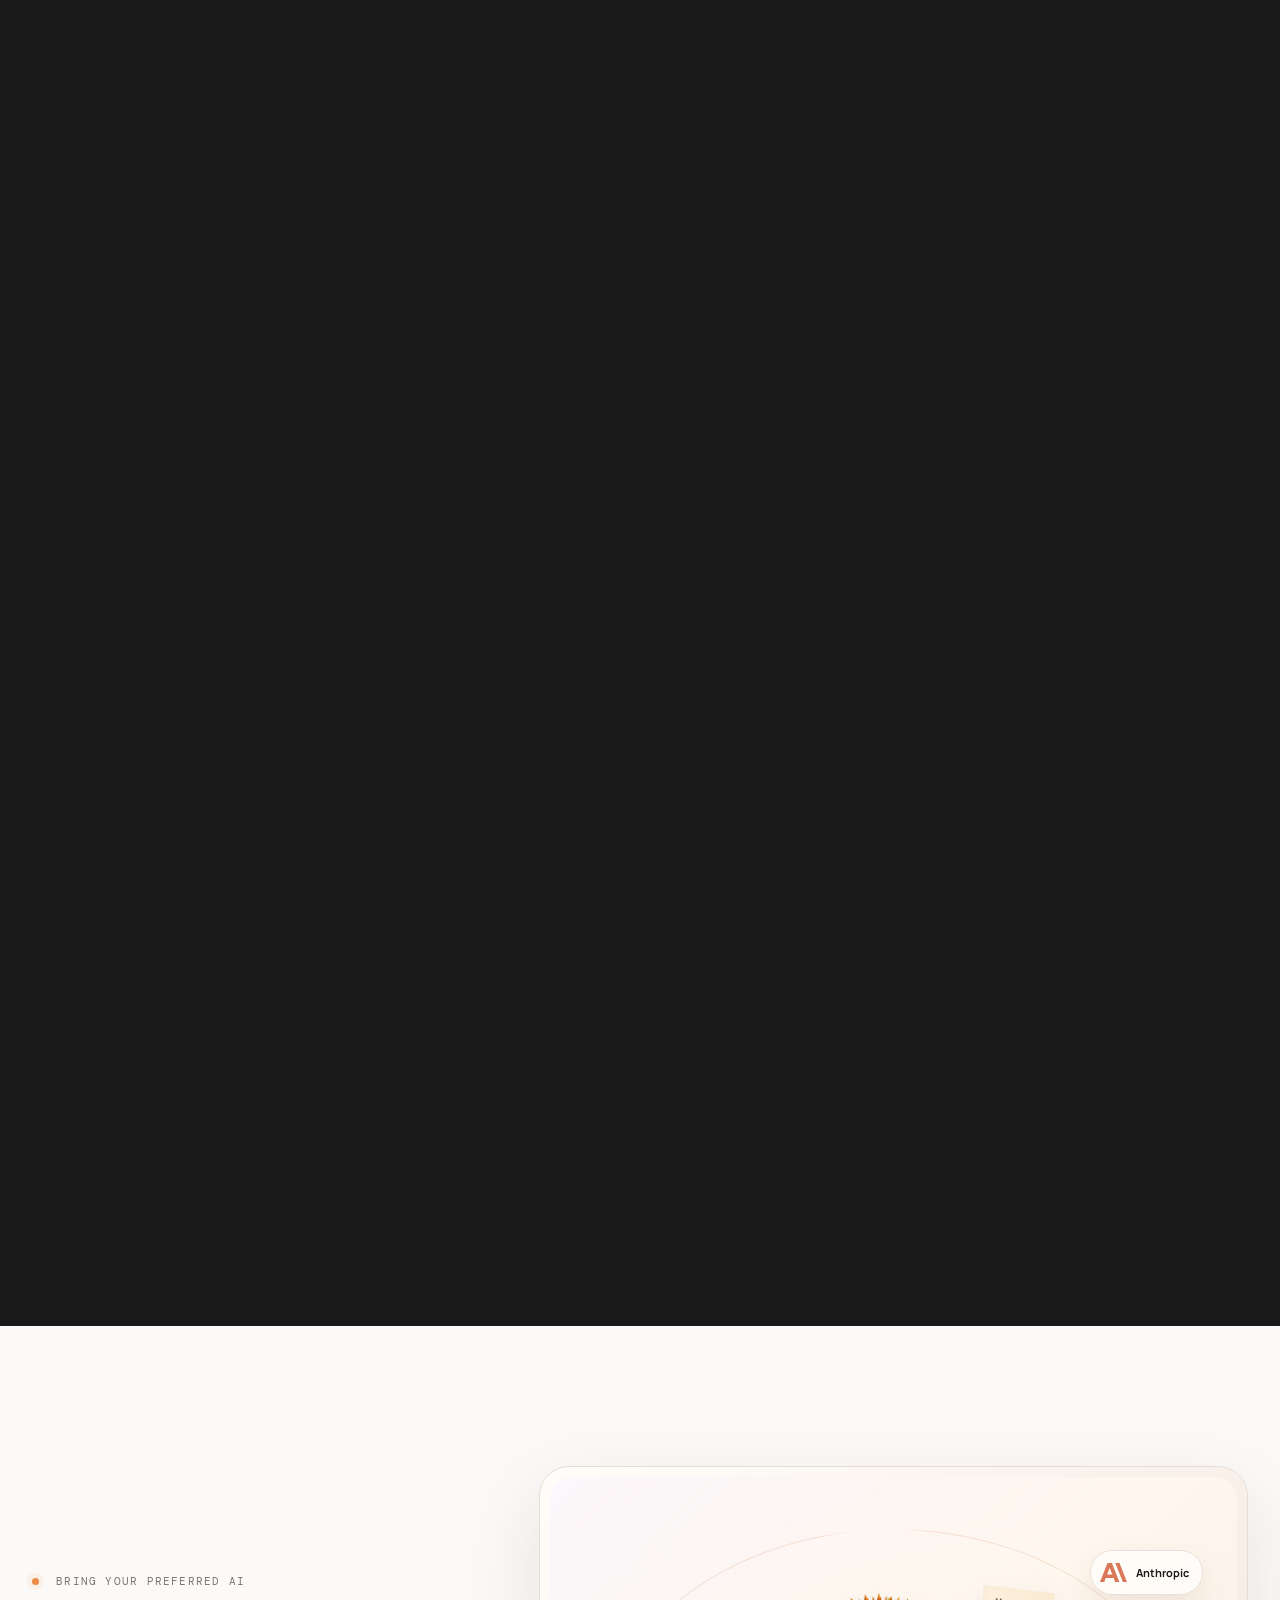
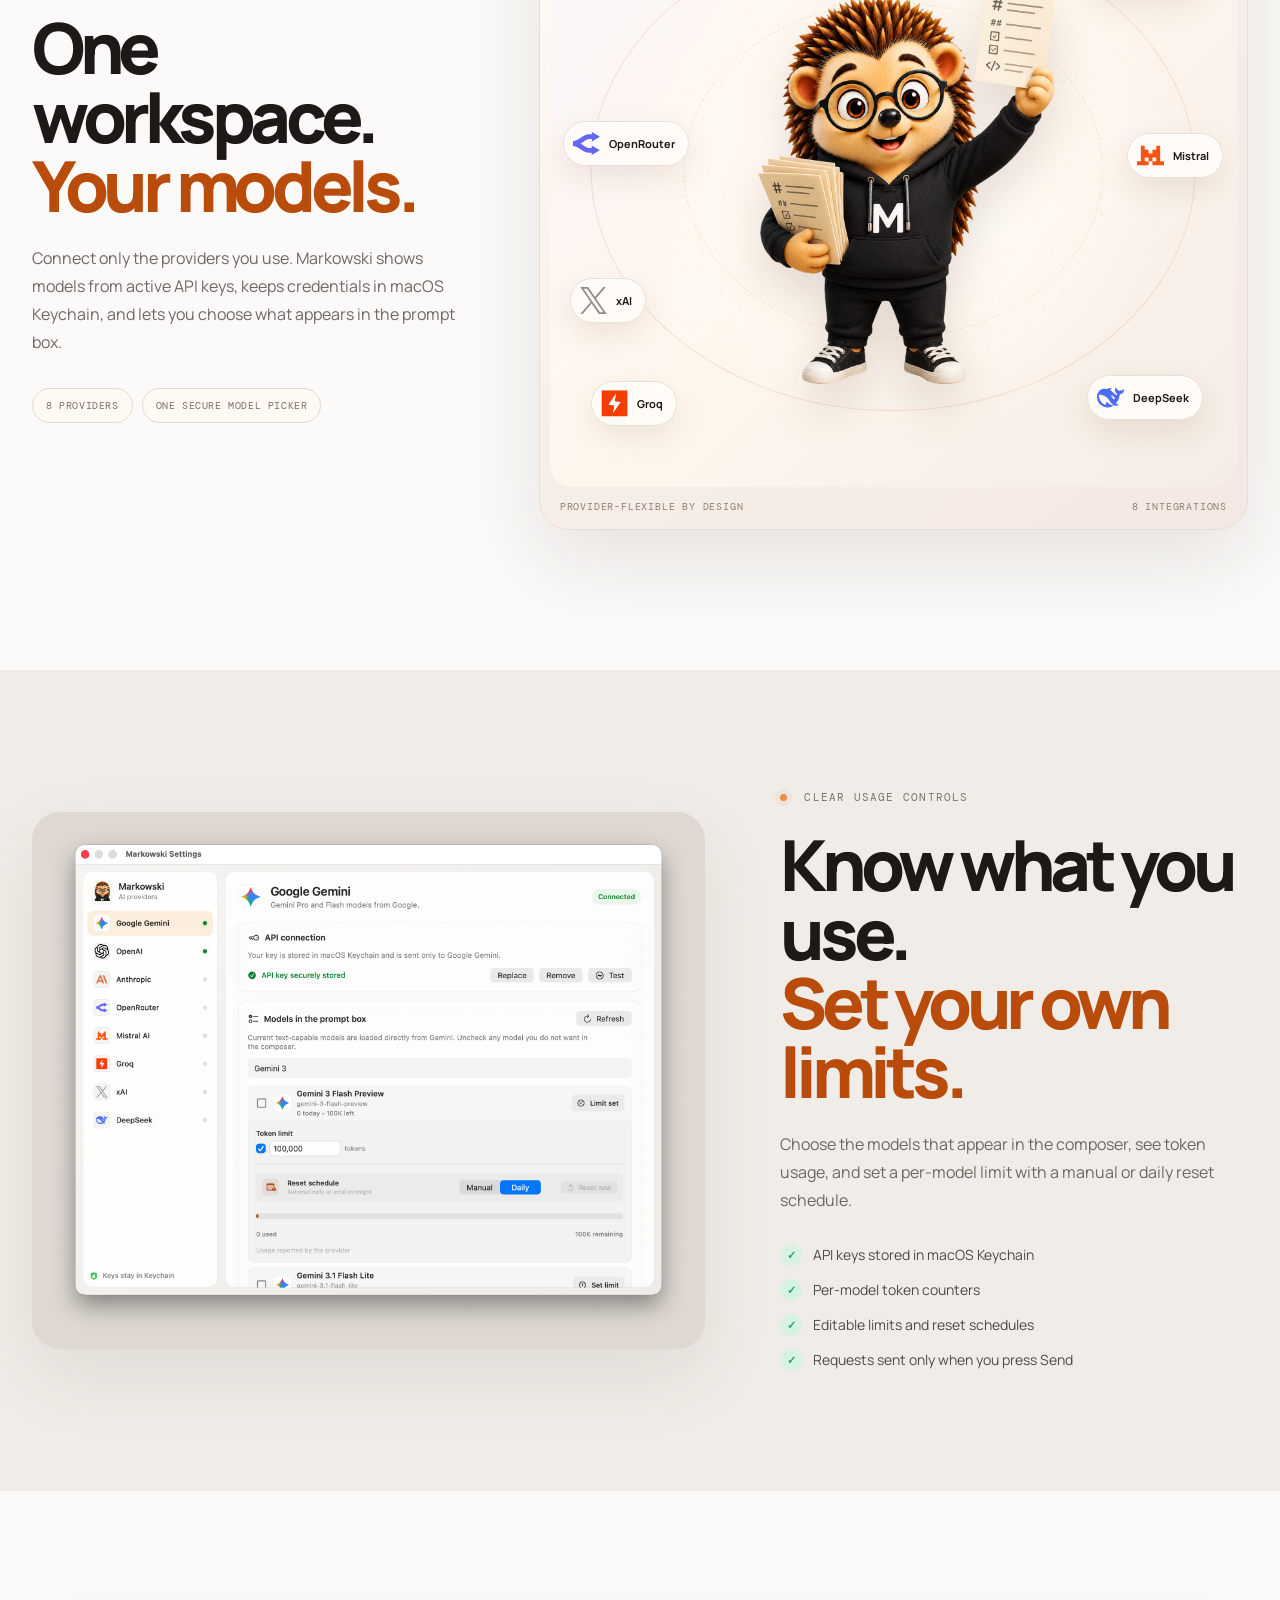
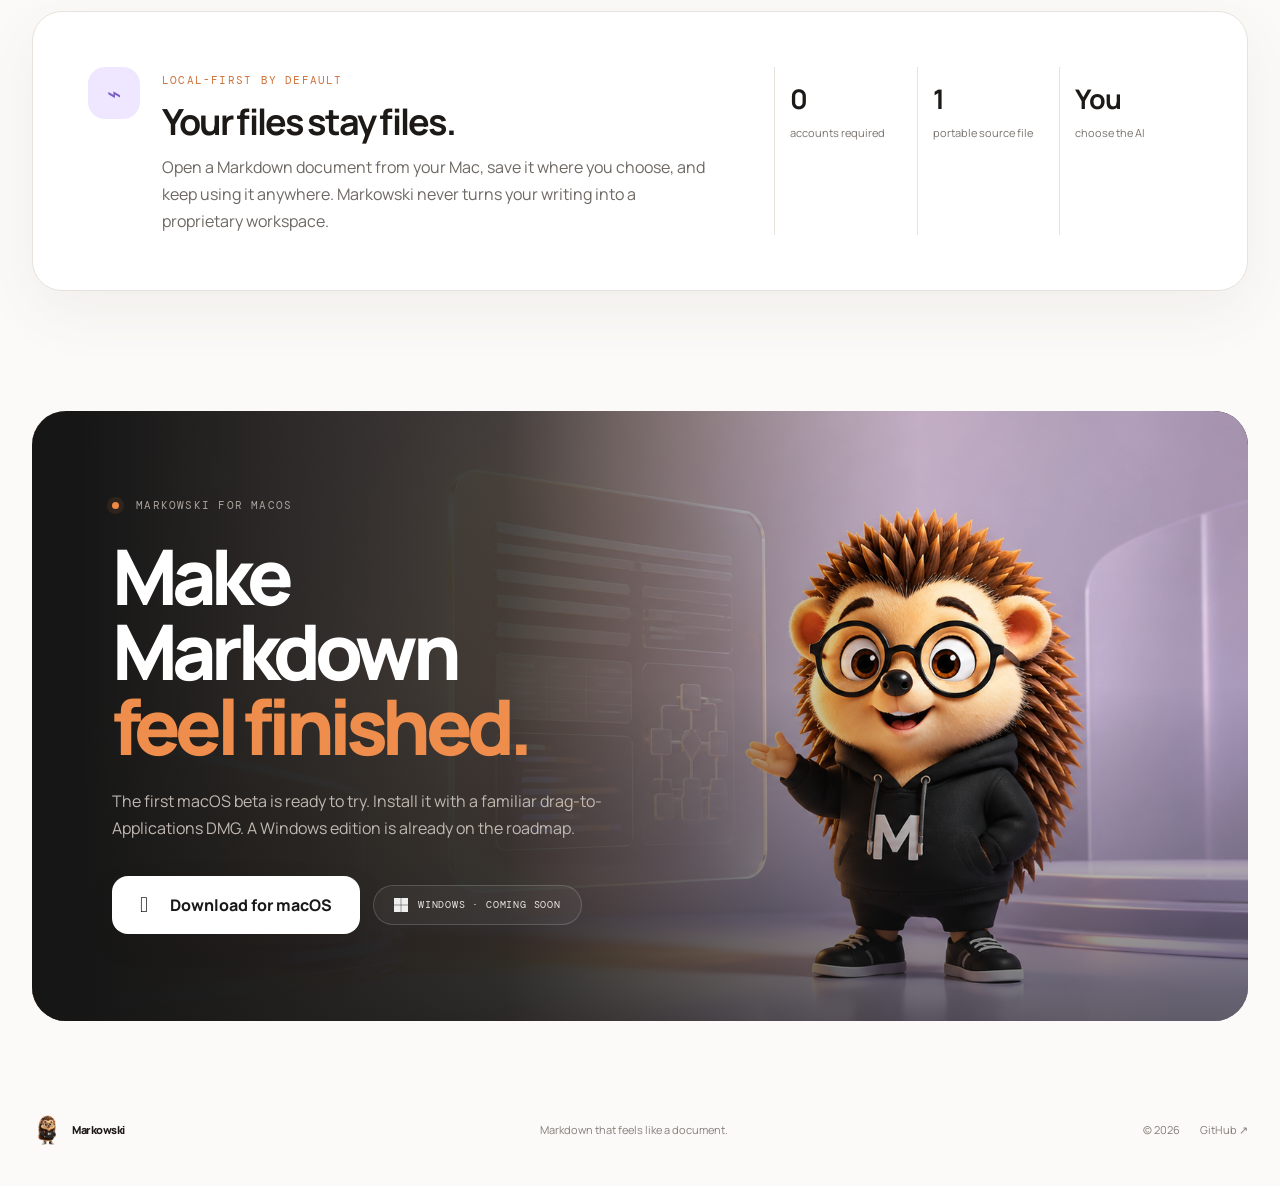
==== commit 7d85b84c: "Stack download actions on iPhone layouts" ====
--- a/website/index.html
+++ b/website/index.html
@@ -9,7 +9,7 @@
   <meta property="og:description" content="Read beautifully. Edit directly. Ask your preferred AI. Keep the Markdown." />
   <meta property="og:image" content="assets/art/markowski-studio.png" />
   <title>Markowski — Markdown that feels like a document</title>
-  <link rel="stylesheet" href="styles.css" />
+  <link rel="stylesheet" href="styles.css?v=20260814-iphone-download" />
 </head>
 <body>
   <header class="site-header">
--- a/website/styles.css
+++ b/website/styles.css
@@ -108,3 +108,10 @@
   .hero-copy .hero-actions .button{padding-inline:8px;gap:6px;font-size:11px}
   .hero-copy .hero-actions .external-mark{display:none}
 }
+
+@media(max-width:900px){
+  #download .download-copy .hero-actions{width:min(100%,360px);display:flex;flex-direction:column;align-items:stretch;gap:10px;flex-wrap:nowrap}
+  #download .download-copy .button-light,
+  #download .download-copy .coming-soon{width:100%;min-width:0;min-height:52px;box-sizing:border-box;flex:none}
+  #download .download-copy .button-light{padding:14px 18px;gap:10px;font-size:13px;white-space:nowrap;overflow:visible}
+}
